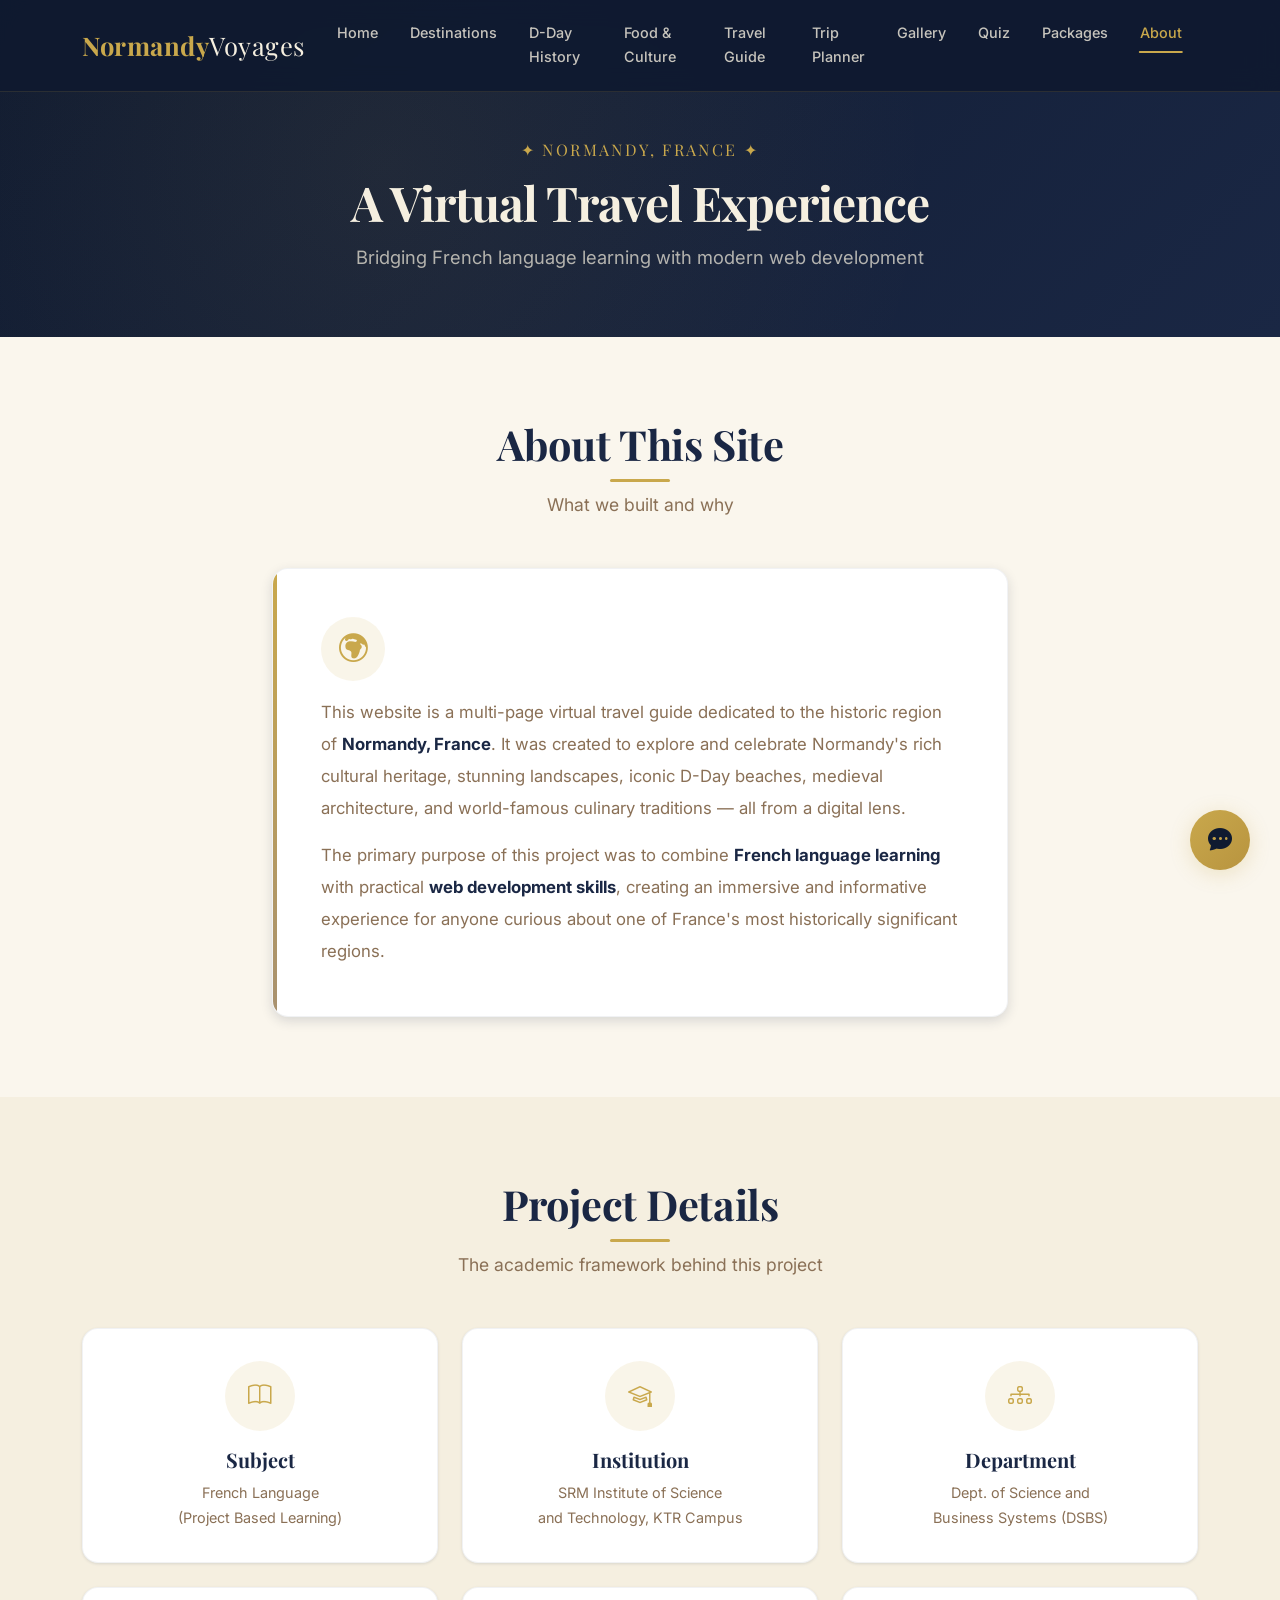
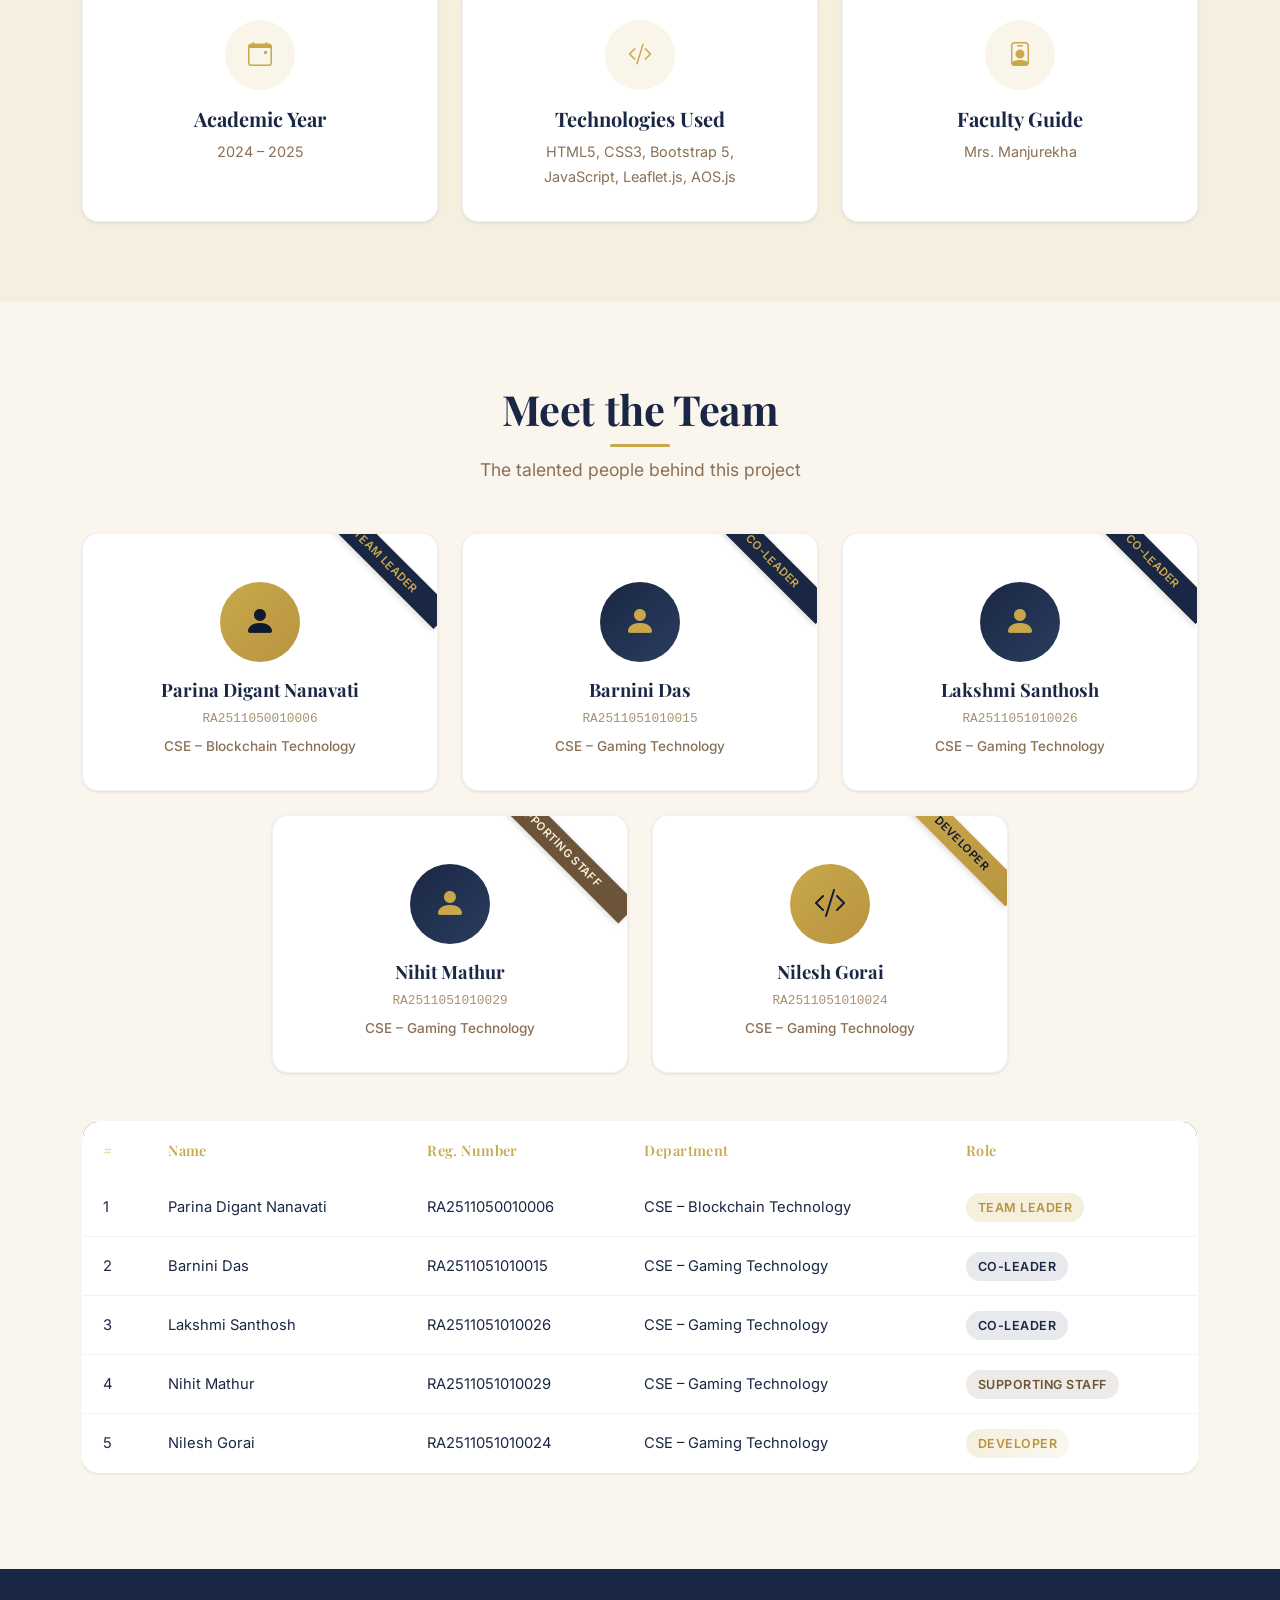
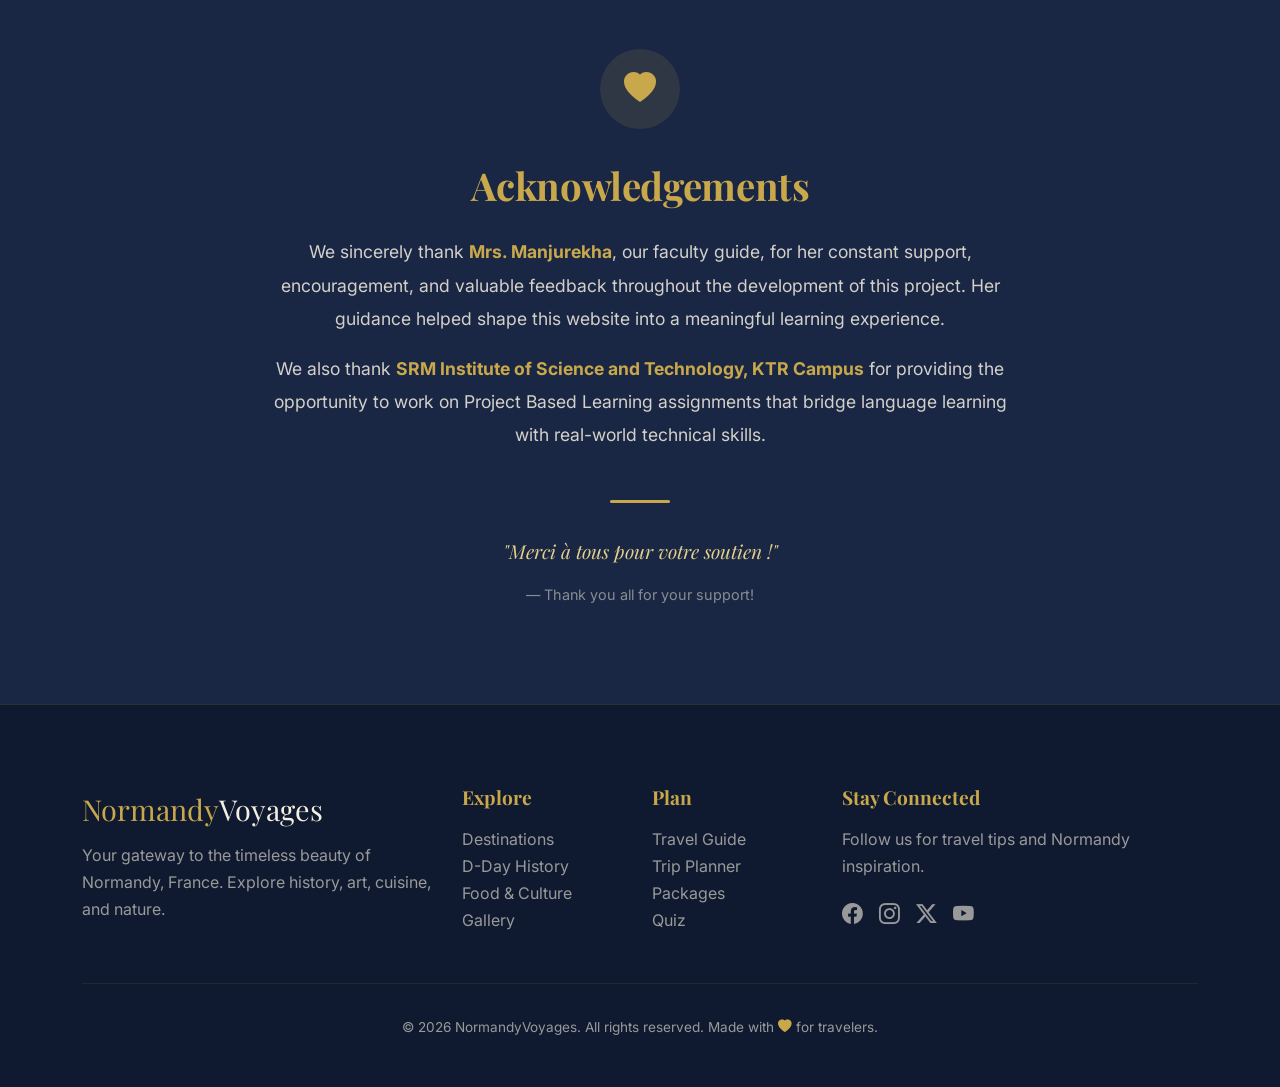
==== about.html @ 30a736af "Add About page with team details, project info, and acknowledgements" ====
<!DOCTYPE html>
<html lang="en">
<head>
  <meta charset="UTF-8">
  <meta name="viewport" content="width=device-width, initial-scale=1.0">
  <meta name="description" content="About NormandyVoyages — a virtual travel experience built as a French language project by students at SRM Institute of Science and Technology.">
  <title>About — NormandyVoyages</title>

  <!-- Bootstrap 5 -->
  <link href="https://cdn.jsdelivr.net/npm/bootstrap@5.3.3/dist/css/bootstrap.min.css" rel="stylesheet">
  <!-- Bootstrap Icons -->
  <link href="https://cdn.jsdelivr.net/npm/bootstrap-icons@1.11.3/font/bootstrap-icons.min.css" rel="stylesheet">
  <!-- AOS -->
  <link href="https://unpkg.com/aos@2.3.4/dist/aos.css" rel="stylesheet">
  <!-- Custom CSS -->
  <link href="css/style.css" rel="stylesheet">
</head>
<body>

  <!-- Navbar -->
  <nav class="navbar navbar-expand-lg navbar-normandy fixed-top">
    <div class="container">
      <a class="navbar-brand" href="index.html">Normandy<span>Voyages</span></a>
      <button class="navbar-toggler" type="button" data-bs-toggle="collapse" data-bs-target="#navbarNav">
        <span class="navbar-toggler-icon"></span>
      </button>
      <div class="collapse navbar-collapse" id="navbarNav">
        <ul class="navbar-nav ms-auto">
          <li class="nav-item"><a class="nav-link" href="index.html">Home</a></li>
          <li class="nav-item"><a class="nav-link" href="destinations.html">Destinations</a></li>
          <li class="nav-item"><a class="nav-link" href="history.html">D-Day History</a></li>
          <li class="nav-item"><a class="nav-link" href="food.html">Food & Culture</a></li>
          <li class="nav-item"><a class="nav-link" href="guide.html">Travel Guide</a></li>
          <li class="nav-item"><a class="nav-link" href="planner.html">Trip Planner</a></li>
          <li class="nav-item"><a class="nav-link" href="gallery.html">Gallery</a></li>
          <li class="nav-item"><a class="nav-link" href="quiz.html">Quiz</a></li>
          <li class="nav-item"><a class="nav-link" href="package.html">Packages</a></li>
          <li class="nav-item"><a class="nav-link active" href="about.html">About</a></li>
        </ul>
      </div>
    </div>
  </nav>

  <!-- Page Banner -->
  <section class="page-banner">
    <p style="color: var(--gold); font-family: var(--font-heading); font-size: 1rem; letter-spacing: 0.15em; text-transform: uppercase; margin-bottom: 0.5rem; position: relative; z-index: 1;" data-aos="fade-down">
      ✦ Normandy, France ✦
    </p>
    <h1 data-aos="fade-up">A Virtual Travel Experience</h1>
    <p data-aos="fade-up" data-aos-delay="100">Bridging French language learning with modern web development</p>
  </section>

  <!-- About This Site -->
  <section class="section-padding bg-cream" id="aboutSite">
    <div class="container">
      <div class="row justify-content-center">
        <div class="col-lg-8" data-aos="fade-up">
          <div class="section-heading">
            <h2>About This Site</h2>
            <p>What we built and why</p>
          </div>
          <div class="about-content-card">
            <div class="about-icon-wrap">
              <i class="bi bi-globe-europe-africa"></i>
            </div>
            <p>This website is a multi-page virtual travel guide dedicated to the historic region of <strong>Normandy, France</strong>. It was created to explore and celebrate Normandy's rich cultural heritage, stunning landscapes, iconic D-Day beaches, medieval architecture, and world-famous culinary traditions — all from a digital lens.</p>
            <p>The primary purpose of this project was to combine <strong>French language learning</strong> with practical <strong>web development skills</strong>, creating an immersive and informative experience for anyone curious about one of France's most historically significant regions.</p>
          </div>
        </div>
      </div>
    </div>
  </section>

  <!-- Project Details -->
  <section class="section-padding bg-parchment" id="projectDetails">
    <div class="container">
      <div class="section-heading" data-aos="fade-up">
        <h2>Project Details</h2>
        <p>The academic framework behind this project</p>
      </div>
      <div class="row g-4 justify-content-center">
        <div class="col-md-6 col-lg-4" data-aos="fade-up" data-aos-delay="100">
          <div class="feature-icon-box h-100">
            <div class="icon-circle"><i class="bi bi-book"></i></div>
            <h5>Subject</h5>
            <p>French Language<br>(Project Based Learning)</p>
          </div>
        </div>
        <div class="col-md-6 col-lg-4" data-aos="fade-up" data-aos-delay="200">
          <div class="feature-icon-box h-100">
            <div class="icon-circle"><i class="bi bi-mortarboard"></i></div>
            <h5>Institution</h5>
            <p>SRM Institute of Science<br>and Technology, KTR Campus</p>
          </div>
        </div>
        <div class="col-md-6 col-lg-4" data-aos="fade-up" data-aos-delay="300">
          <div class="feature-icon-box h-100">
            <div class="icon-circle"><i class="bi bi-diagram-3"></i></div>
            <h5>Department</h5>
            <p>Dept. of Science and<br>Business Systems (DSBS)</p>
          </div>
        </div>
        <div class="col-md-6 col-lg-4" data-aos="fade-up" data-aos-delay="400">
          <div class="feature-icon-box h-100">
            <div class="icon-circle"><i class="bi bi-calendar-event"></i></div>
            <h5>Academic Year</h5>
            <p>2024 – 2025</p>
          </div>
        </div>
        <div class="col-md-6 col-lg-4" data-aos="fade-up" data-aos-delay="500">
          <div class="feature-icon-box h-100">
            <div class="icon-circle"><i class="bi bi-code-slash"></i></div>
            <h5>Technologies Used</h5>
            <p>HTML5, CSS3, Bootstrap 5,<br>JavaScript, Leaflet.js, AOS.js</p>
          </div>
        </div>
        <div class="col-md-6 col-lg-4" data-aos="fade-up" data-aos-delay="600">
          <div class="feature-icon-box h-100">
            <div class="icon-circle"><i class="bi bi-person-badge"></i></div>
            <h5>Faculty Guide</h5>
            <p>Mrs. Manjurekha</p>
          </div>
        </div>
      </div>
    </div>
  </section>

  <!-- Meet the Team -->
  <section class="section-padding bg-cream" id="meetTeam">
    <div class="container">
      <div class="section-heading" data-aos="fade-up">
        <h2>Meet the Team</h2>
        <p>The talented people behind this project</p>
      </div>

      <!-- Team Cards (mobile-friendly) -->
      <div class="row g-4 justify-content-center" data-aos="fade-up" data-aos-delay="100">
        <div class="col-lg-4 col-md-6">
          <div class="team-card team-leader">
            <div class="team-card-ribbon">Team Leader</div>
            <div class="team-avatar">
              <i class="bi bi-person-fill"></i>
            </div>
            <h5>Parina Digant Nanavati</h5>
            <span class="team-reg">RA2511050010006</span>
            <span class="team-dept">CSE – Blockchain Technology</span>
          </div>
        </div>
        <div class="col-lg-4 col-md-6">
          <div class="team-card team-co-leader">
            <div class="team-card-ribbon">Co-Leader</div>
            <div class="team-avatar">
              <i class="bi bi-person-fill"></i>
            </div>
            <h5>Barnini Das</h5>
            <span class="team-reg">RA2511051010015</span>
            <span class="team-dept">CSE – Gaming Technology</span>
          </div>
        </div>
        <div class="col-lg-4 col-md-6">
          <div class="team-card team-co-leader">
            <div class="team-card-ribbon">Co-Leader</div>
            <div class="team-avatar">
              <i class="bi bi-person-fill"></i>
            </div>
            <h5>Lakshmi Santhosh</h5>
            <span class="team-reg">RA2511051010026</span>
            <span class="team-dept">CSE – Gaming Technology</span>
          </div>
        </div>
        <div class="col-lg-4 col-md-6">
          <div class="team-card">
            <div class="team-card-ribbon team-ribbon-support">Supporting Staff</div>
            <div class="team-avatar">
              <i class="bi bi-person-fill"></i>
            </div>
            <h5>Nihit Mathur</h5>
            <span class="team-reg">RA2511051010029</span>
            <span class="team-dept">CSE – Gaming Technology</span>
          </div>
        </div>
        <div class="col-lg-4 col-md-6">
          <div class="team-card team-developer">
            <div class="team-card-ribbon team-ribbon-dev">Developer</div>
            <div class="team-avatar">
              <i class="bi bi-code-slash"></i>
            </div>
            <h5>Nilesh Gorai</h5>
            <span class="team-reg">RA2511051010024</span>
            <span class="team-dept">CSE – Gaming Technology</span>
          </div>
        </div>
      </div>

      <!-- Full Table (desktop view) -->
      <div class="table-responsive mt-5" data-aos="fade-up" data-aos-delay="200">
        <table class="table about-table">
          <thead>
            <tr>
              <th>#</th>
              <th>Name</th>
              <th>Reg. Number</th>
              <th>Department</th>
              <th>Role</th>
            </tr>
          </thead>
          <tbody>
            <tr>
              <td>1</td>
              <td>Parina Digant Nanavati</td>
              <td>RA2511050010006</td>
              <td>CSE – Blockchain Technology</td>
              <td><span class="role-badge role-leader">Team Leader</span></td>
            </tr>
            <tr>
              <td>2</td>
              <td>Barnini Das</td>
              <td>RA2511051010015</td>
              <td>CSE – Gaming Technology</td>
              <td><span class="role-badge role-co-leader">Co-Leader</span></td>
            </tr>
            <tr>
              <td>3</td>
              <td>Lakshmi Santhosh</td>
              <td>RA2511051010026</td>
              <td>CSE – Gaming Technology</td>
              <td><span class="role-badge role-co-leader">Co-Leader</span></td>
            </tr>
            <tr>
              <td>4</td>
              <td>Nihit Mathur</td>
              <td>RA2511051010029</td>
              <td>CSE – Gaming Technology</td>
              <td><span class="role-badge role-support">Supporting Staff</span></td>
            </tr>
            <tr>
              <td>5</td>
              <td>Nilesh Gorai</td>
              <td>RA2511051010024</td>
              <td>CSE – Gaming Technology</td>
              <td><span class="role-badge role-dev">Developer</span></td>
            </tr>
          </tbody>
        </table>
      </div>
    </div>
  </section>

  <!-- Acknowledgements -->
  <section class="section-padding bg-navy" id="acknowledgements">
    <div class="container">
      <div class="row justify-content-center">
        <div class="col-lg-8 text-center" data-aos="fade-up">
          <div class="ack-icon">
            <i class="bi bi-heart-fill"></i>
          </div>
          <h2 style="color: var(--gold); font-family: var(--font-heading); margin-bottom: 1.5rem;">Acknowledgements</h2>
          <p style="color: rgba(245,239,224,0.85); font-size: 1.1rem; line-height: 1.9;">
            We sincerely thank <strong style="color: var(--gold);">Mrs. Manjurekha</strong>, our faculty guide, for her constant support, encouragement, and valuable feedback throughout the development of this project. Her guidance helped shape this website into a meaningful learning experience.
          </p>
          <p style="color: rgba(245,239,224,0.85); font-size: 1.1rem; line-height: 1.9; margin-top: 1rem;">
            We also thank <strong style="color: var(--gold);">SRM Institute of Science and Technology, KTR Campus</strong> for providing the opportunity to work on Project Based Learning assignments that bridge language learning with real-world technical skills.
          </p>
          <div class="ack-divider"></div>
          <p style="color: var(--gold-light); font-family: var(--font-heading); font-size: 1.2rem; font-style: italic;">
            "Merci à tous pour votre soutien !"
          </p>
          <p style="color: rgba(245,239,224,0.5); font-size: 0.9rem;">— Thank you all for your support!</p>
        </div>
      </div>
    </div>
  </section>

  <!-- Footer -->
  <footer class="footer">
    <div class="container">
      <div class="row g-4">
        <div class="col-lg-4 col-md-6">
          <div class="footer-brand">Normandy<span style="color: var(--parchment); font-weight: 400;">Voyages</span></div>
          <p>Your gateway to the timeless beauty of Normandy, France. Explore history, art, cuisine, and nature.</p>
        </div>
        <div class="col-lg-2 col-md-6">
          <h5>Explore</h5>
          <ul class="list-unstyled">
            <li><a href="destinations.html">Destinations</a></li>
            <li><a href="history.html">D-Day History</a></li>
            <li><a href="food.html">Food & Culture</a></li>
            <li><a href="gallery.html">Gallery</a></li>
          </ul>
        </div>
        <div class="col-lg-2 col-md-6">
          <h5>Plan</h5>
          <ul class="list-unstyled">
            <li><a href="guide.html">Travel Guide</a></li>
            <li><a href="planner.html">Trip Planner</a></li>
            <li><a href="package.html">Packages</a></li>
            <li><a href="quiz.html">Quiz</a></li>
          </ul>
        </div>
        <div class="col-lg-4 col-md-6">
          <h5>Stay Connected</h5>
          <p>Follow us for travel tips and Normandy inspiration.</p>
          <div class="d-flex gap-3 mt-2">
            <a href="#" aria-label="Facebook" style="font-size: 1.3rem;"><i class="bi bi-facebook"></i></a>
            <a href="#" aria-label="Instagram" style="font-size: 1.3rem;"><i class="bi bi-instagram"></i></a>
            <a href="#" aria-label="Twitter" style="font-size: 1.3rem;"><i class="bi bi-twitter-x"></i></a>
            <a href="#" aria-label="YouTube" style="font-size: 1.3rem;"><i class="bi bi-youtube"></i></a>
          </div>
        </div>
      </div>
      <div class="footer-divider"></div>
      <div class="footer-bottom">
        <p>&copy; 2026 NormandyVoyages. All rights reserved. Made with <i class="bi bi-heart-fill" style="color: var(--gold);"></i> for travelers.</p>
      </div>
    </div>
  </footer>

  <!-- Scripts -->
  <script src="https://cdn.jsdelivr.net/npm/bootstrap@5.3.3/dist/js/bootstrap.bundle.min.js"></script>
  <script src="https://unpkg.com/aos@2.3.4/dist/aos.js"></script>
  <script src="js/app.js"></script>
  <script src="js/chatbot.js"></script>
</body>
</html>
---- css/style.css ----
/* ============================================
   NORMANDY TRAVEL WEBSITE — DESIGN SYSTEM
   Theme: Historic + Nostalgic / Old Europe
   ============================================ */

/* --- Google Fonts --- */
@import url('https://fonts.googleapis.com/css2?family=Playfair+Display:ital,wght@0,400;0,600;0,700;0,800;1,400&family=Cinzel:wght@400;600;700&family=Inter:wght@300;400;500;600;700&display=swap');

/* --- CSS Variables --- */
:root {
  /* Palette */
  --navy:        #1a2744;
  --navy-deep:   #0f1a30;
  --navy-light:  #2a3d5e;
  --parchment:   #f5efe0;
  --parchment-dark: #e8dcc8;
  --gold:        #c9a84c;
  --gold-muted:  #b8943f;
  --gold-light:  #e2cf8a;
  --brown:       #6b5438;
  --brown-soft:  #8a7056;
  --brown-light: #a8916f;
  --cream:       #faf6ed;
  --white:       #ffffff;
  --black:       #111111;
  --red-accent:  #9e3a3a;

  /* Typography */
  --font-heading: 'Playfair Display', 'Cinzel', Georgia, serif;
  --font-body:    'Inter', -apple-system, BlinkMacSystemFont, sans-serif;

  /* Spacing */
  --space-xs: 0.25rem;
  --space-sm: 0.5rem;
  --space-md: 1rem;
  --space-lg: 2rem;
  --space-xl: 3rem;
  --space-2xl: 5rem;

  /* Border Radius */
  --radius-sm: 4px;
  --radius-md: 8px;
  --radius-lg: 16px;
  --radius-full: 9999px;

  /* Shadows */
  --shadow-sm: 0 1px 3px rgba(26,39,68,0.12);
  --shadow-md: 0 4px 12px rgba(26,39,68,0.15);
  --shadow-lg: 0 8px 30px rgba(26,39,68,0.2);
  --shadow-gold: 0 4px 20px rgba(201,168,76,0.25);

  /* Transitions */
  --transition-fast: 0.2s ease;
  --transition-base: 0.3s ease;
  --transition-slow: 0.5s ease;
}

/* --- Reset & Base --- */
*, *::before, *::after {
  box-sizing: border-box;
  margin: 0;
  padding: 0;
}

html {
  scroll-behavior: smooth;
  overflow-x: hidden;
}

body {
  font-family: var(--font-body);
  background-color: var(--cream);
  color: var(--navy);
  line-height: 1.7;
  font-weight: 400;
  overflow-x: hidden;
}

::selection {
  background: var(--gold);
  color: var(--navy-deep);
}

img {
  max-width: 100%;
  height: auto;
}

a {
  color: var(--gold-muted);
  text-decoration: none;
  transition: color var(--transition-fast);
}
a:hover {
  color: var(--gold);
}

/* --- Typography --- */
h1, h2, h3, h4, h5, h6 {
  font-family: var(--font-heading);
  color: var(--navy);
  line-height: 1.3;
  font-weight: 700;
}

h1 { font-size: 3.2rem; letter-spacing: -0.02em; }
h2 { font-size: 2.4rem; letter-spacing: -0.01em; }
h3 { font-size: 1.8rem; }
h4 { font-size: 1.4rem; }

.text-gold { color: var(--gold) !important; }
.text-parchment { color: var(--parchment) !important; }
.text-navy { color: var(--navy) !important; }
.text-brown { color: var(--brown) !important; }

/* --- Section Helpers --- */
.section-padding {
  padding: var(--space-2xl) 0;
}

.section-heading {
  text-align: center;
  margin-bottom: var(--space-xl);
}
.section-heading h2 {
  font-size: 2.6rem;
  margin-bottom: var(--space-sm);
  position: relative;
  display: inline-block;
}
.section-heading h2::after {
  content: '';
  display: block;
  width: 60px;
  height: 3px;
  background: var(--gold);
  margin: var(--space-sm) auto 0;
  border-radius: var(--radius-full);
}
.section-heading p {
  color: var(--brown-soft);
  font-size: 1.1rem;
  max-width: 600px;
  margin: 0 auto;
}

.bg-navy    { background-color: var(--navy) !important; }
.bg-cream   { background-color: var(--cream) !important; }
.bg-parchment { background-color: var(--parchment) !important; }
.bg-navy-deep { background-color: var(--navy-deep) !important; }

/* --- Navbar --- */
.navbar-normandy {
  background: rgba(15,26,48,0.95);
  backdrop-filter: blur(12px);
  -webkit-backdrop-filter: blur(12px);
  border-bottom: 1px solid rgba(201,168,76,0.15);
  padding: 0.8rem 0;
  transition: all var(--transition-base);
}
.navbar-normandy .navbar-brand {
  font-family: var(--font-heading);
  font-size: 1.6rem;
  color: var(--gold) !important;
  font-weight: 700;
  letter-spacing: 0.02em;
}
.navbar-normandy .navbar-brand span {
  color: var(--parchment);
  font-weight: 400;
}
.navbar-normandy .nav-link {
  color: rgba(245,239,224,0.8) !important;
  font-size: 0.9rem;
  font-weight: 500;
  padding: 0.5rem 1rem !important;
  transition: color var(--transition-fast);
  position: relative;
}
.navbar-normandy .nav-link::after {
  content: '';
  position: absolute;
  bottom: 0;
  left: 50%;
  transform: translateX(-50%);
  width: 0;
  height: 2px;
  background: var(--gold);
  transition: width var(--transition-base);
  border-radius: var(--radius-full);
}
.navbar-normandy .nav-link:hover,
.navbar-normandy .nav-link.active {
  color: var(--gold) !important;
}
.navbar-normandy .nav-link:hover::after,
.navbar-normandy .nav-link.active::after {
  width: 60%;
}
.navbar-normandy .navbar-toggler {
  border-color: rgba(201,168,76,0.3);
}
.navbar-normandy .navbar-toggler-icon {
  filter: invert(1);
}

/* --- Hero Section --- */
.hero {
  position: relative;
  min-height: 100vh;
  display: flex;
  align-items: center;
  justify-content: center;
  text-align: center;
  overflow: hidden;
  background: linear-gradient(135deg, var(--navy-deep) 0%, var(--navy) 50%, var(--navy-light) 100%);
}
.hero-overlay {
  position: absolute;
  inset: 0;
  background: url('data:image/svg+xml,<svg xmlns="http://www.w3.org/2000/svg" viewBox="0 0 100 100"><defs><pattern id="p" width="20" height="20" patternUnits="userSpaceOnUse"><circle cx="10" cy="10" r="1" fill="rgba(201,168,76,0.06)"/></pattern></defs><rect fill="url(%23p)" width="100" height="100"/></svg>');
  z-index: 1;
}
.hero-content {
  position: relative;
  z-index: 2;
  max-width: 800px;
  padding: var(--space-lg);
}
.hero-content h1 {
  color: var(--parchment);
  font-size: 4rem;
  font-weight: 800;
  margin-bottom: var(--space-md);
  text-shadow: 0 2px 20px rgba(0,0,0,0.3);
}
.hero-content h1 .gold-text {
  color: var(--gold);
  font-style: italic;
}
.hero-content p {
  color: rgba(245,239,224,0.8);
  font-size: 1.25rem;
  margin-bottom: var(--space-xl);
  line-height: 1.8;
}
.hero-scroll-indicator {
  position: absolute;
  bottom: 40px;
  left: 50%;
  transform: translateX(-50%);
  z-index: 2;
  animation: bounce 2s infinite;
}
.hero-scroll-indicator i {
  color: var(--gold);
  font-size: 1.5rem;
}

@keyframes bounce {
  0%, 20%, 50%, 80%, 100% { transform: translateX(-50%) translateY(0); }
  40% { transform: translateX(-50%) translateY(-15px); }
  60% { transform: translateX(-50%) translateY(-8px); }
}

/* --- Buttons --- */
.btn-gold {
  background: linear-gradient(135deg, var(--gold) 0%, var(--gold-muted) 100%);
  color: var(--navy-deep);
  border: none;
  padding: 0.75rem 2rem;
  font-family: var(--font-body);
  font-weight: 600;
  font-size: 0.95rem;
  border-radius: var(--radius-md);
  cursor: pointer;
  transition: all var(--transition-base);
  position: relative;
  overflow: hidden;
  letter-spacing: 0.02em;
}
.btn-gold::before {
  content: '';
  position: absolute;
  top: 50%;
  left: 50%;
  width: 0;
  height: 0;
  background: rgba(255,255,255,0.2);
  border-radius: 50%;
  transform: translate(-50%,-50%);
  transition: width 0.6s ease, height 0.6s ease;
}
.btn-gold:hover {
  transform: translateY(-2px);
  box-shadow: var(--shadow-gold);
  color: var(--navy-deep);
}
.btn-gold:hover::before {
  width: 300px;
  height: 300px;
}
.btn-gold:active {
  transform: translateY(0);
}

.btn-outline-gold {
  background: transparent;
  border: 2px solid var(--gold);
  color: var(--gold);
  padding: 0.7rem 1.8rem;
  font-weight: 600;
  font-size: 0.95rem;
  border-radius: var(--radius-md);
  cursor: pointer;
  transition: all var(--transition-base);
}
.btn-outline-gold:hover {
  background: var(--gold);
  color: var(--navy-deep);
  transform: translateY(-2px);
  box-shadow: var(--shadow-gold);
}

.btn-navy {
  background: var(--navy);
  color: var(--parchment);
  border: none;
  padding: 0.75rem 2rem;
  font-weight: 600;
  font-size: 0.95rem;
  border-radius: var(--radius-md);
  cursor: pointer;
  transition: all var(--transition-base);
}
.btn-navy:hover {
  background: var(--navy-light);
  color: var(--gold);
  transform: translateY(-2px);
  box-shadow: var(--shadow-md);
}

/* --- Card System --- */
.card-normandy {
  background: var(--white);
  border: 1px solid rgba(26,39,68,0.08);
  border-radius: var(--radius-lg);
  overflow: hidden;
  transition: all var(--transition-base);
  box-shadow: var(--shadow-sm);
}
.card-normandy:hover {
  transform: translateY(-6px);
  box-shadow: var(--shadow-lg);
  border-color: rgba(201,168,76,0.2);
}
.card-normandy .card-img-top {
  height: 220px;
  object-fit: cover;
  transition: transform var(--transition-slow);
}
.card-normandy:hover .card-img-top {
  transform: scale(1.05);
}
.card-normandy .card-body {
  padding: 1.5rem;
}
.card-normandy .card-title {
  font-family: var(--font-heading);
  color: var(--navy);
  font-size: 1.3rem;
  margin-bottom: 0.5rem;
}
.card-normandy .card-text {
  color: var(--brown-soft);
  font-size: 0.95rem;
  line-height: 1.6;
}
.card-normandy .card-badge {
  display: inline-block;
  background: rgba(201,168,76,0.15);
  color: var(--gold-muted);
  font-size: 0.75rem;
  font-weight: 600;
  padding: 0.25rem 0.75rem;
  border-radius: var(--radius-full);
  margin-bottom: 0.5rem;
  text-transform: uppercase;
  letter-spacing: 0.05em;
}

/* Dark card variant */
.card-dark {
  background: var(--navy);
  border-color: rgba(201,168,76,0.1);
}
.card-dark .card-title { color: var(--parchment); }
.card-dark .card-text { color: rgba(245,239,224,0.7); }

/* --- Footer --- */
.footer {
  background: var(--navy-deep);
  color: rgba(245,239,224,0.6);
  padding: var(--space-2xl) 0 var(--space-lg);
  border-top: 1px solid rgba(201,168,76,0.15);
}
.footer h5 {
  color: var(--gold);
  font-family: var(--font-heading);
  margin-bottom: var(--space-md);
  font-size: 1.2rem;
}
.footer a {
  color: rgba(245,239,224,0.6);
  transition: color var(--transition-fast);
}
.footer a:hover {
  color: var(--gold);
}
.footer-brand {
  font-family: var(--font-heading);
  font-size: 1.8rem;
  color: var(--gold);
  margin-bottom: var(--space-sm);
}
.footer-divider {
  border-top: 1px solid rgba(201,168,76,0.1);
  margin: var(--space-lg) 0;
}
.footer-bottom {
  text-align: center;
  font-size: 0.85rem;
}

/* --- Page Header Banner (for inner pages) --- */
.page-banner {
  background: linear-gradient(135deg, var(--navy-deep), var(--navy));
  padding: 8rem 0 4rem;
  text-align: center;
  position: relative;
  overflow: hidden;
}
.page-banner::before {
  content: '';
  position: absolute;
  inset: 0;
  background: radial-gradient(circle at 30% 50%, rgba(201,168,76,0.08) 0%, transparent 60%);
}
.page-banner h1 {
  color: var(--parchment);
  font-size: 3rem;
  position: relative;
  z-index: 1;
}
.page-banner p {
  color: rgba(245,239,224,0.7);
  font-size: 1.15rem;
  max-width: 600px;
  margin: var(--space-sm) auto 0;
  position: relative;
  z-index: 1;
}

/* --- Timeline (History page) --- */
.timeline {
  position: relative;
  padding: var(--space-lg) 0;
}
.timeline::before {
  content: '';
  position: absolute;
  left: 50%;
  transform: translateX(-50%);
  top: 0;
  bottom: 0;
  width: 3px;
  background: linear-gradient(to bottom, var(--gold), var(--brown-light));
  border-radius: var(--radius-full);
}
.timeline-item {
  position: relative;
  width: 45%;
  padding: var(--space-lg);
  background: var(--white);
  border-radius: var(--radius-lg);
  box-shadow: var(--shadow-sm);
  margin-bottom: var(--space-xl);
  border: 1px solid rgba(26,39,68,0.06);
  transition: all var(--transition-base);
}
.timeline-item:hover {
  box-shadow: var(--shadow-md);
  transform: translateY(-3px);
}
.timeline-item:nth-child(odd) {
  margin-left: 5%;
}
.timeline-item:nth-child(even) {
  margin-left: 50%;
}
.timeline-item .timeline-date {
  display: inline-block;
  background: var(--navy);
  color: var(--gold);
  padding: 0.3rem 1rem;
  border-radius: var(--radius-full);
  font-size: 0.85rem;
  font-weight: 600;
  margin-bottom: var(--space-sm);
}
.timeline-item h4 {
  color: var(--navy);
  margin-bottom: 0.5rem;
}
.timeline-item p {
  color: var(--brown-soft);
  font-size: 0.95rem;
}
.timeline-dot {
  position: absolute;
  top: 2rem;
  width: 16px;
  height: 16px;
  background: var(--gold);
  border: 3px solid var(--navy);
  border-radius: 50%;
  z-index: 2;
}
.timeline-item:nth-child(odd) .timeline-dot {
  right: -8px;
  transform: translateX(50%);
}
.timeline-item:nth-child(even) .timeline-dot {
  left: -8px;
  transform: translateX(-50%);
}

/* Responsive timeline */
@media (max-width: 768px) {
  .timeline::before { left: 20px; }
  .timeline-item { width: calc(100% - 50px); margin-left: 50px !important; }
  .timeline-item .timeline-dot { left: -42px !important; right: auto !important; transform: none !important; }
}

/* --- Gallery --- */
.gallery-filter-btn {
  background: transparent;
  border: 2px solid var(--navy-light);
  color: var(--navy);
  padding: 0.5rem 1.2rem;
  border-radius: var(--radius-full);
  font-size: 0.85rem;
  font-weight: 500;
  cursor: pointer;
  transition: all var(--transition-base);
  margin: 0.25rem;
}
.gallery-filter-btn:hover,
.gallery-filter-btn.active {
  background: var(--navy);
  color: var(--gold);
  border-color: var(--navy);
}
.gallery-grid {
  display: grid;
  grid-template-columns: repeat(auto-fill, minmax(280px, 1fr));
  gap: var(--space-md);
}
.gallery-item {
  position: relative;
  border-radius: var(--radius-lg);
  overflow: hidden;
  cursor: pointer;
  aspect-ratio: 4/3;
}
.gallery-item img {
  width: 100%;
  height: 100%;
  object-fit: cover;
  transition: transform var(--transition-slow);
}
.gallery-item:hover img {
  transform: scale(1.1);
}
.gallery-item .gallery-overlay {
  position: absolute;
  inset: 0;
  background: linear-gradient(to top, rgba(15,26,48,0.85), transparent 60%);
  display: flex;
  align-items: flex-end;
  padding: var(--space-md);
  opacity: 0;
  transition: opacity var(--transition-base);
}
.gallery-item:hover .gallery-overlay {
  opacity: 1;
}
.gallery-overlay span {
  color: var(--parchment);
  font-family: var(--font-heading);
  font-size: 1.1rem;
}

/* --- Quiz Styles --- */
.quiz-container {
  max-width: 700px;
  margin: 0 auto;
  background: var(--white);
  border-radius: var(--radius-lg);
  padding: var(--space-xl);
  box-shadow: var(--shadow-md);
  border: 1px solid rgba(26,39,68,0.06);
}
.quiz-progress {
  height: 6px;
  background: var(--parchment-dark);
  border-radius: var(--radius-full);
  margin-bottom: var(--space-lg);
  overflow: hidden;
}
.quiz-progress-bar {
  height: 100%;
  background: linear-gradient(90deg, var(--gold), var(--gold-light));
  border-radius: var(--radius-full);
  transition: width var(--transition-slow);
}
.quiz-question { margin-bottom: var(--space-lg); }
.quiz-question h3 {
  font-size: 1.4rem;
  margin-bottom: var(--space-md);
  color: var(--navy);
}
.quiz-option {
  display: block;
  width: 100%;
  text-align: left;
  background: var(--parchment);
  border: 2px solid transparent;
  border-radius: var(--radius-md);
  padding: 1rem 1.25rem;
  margin-bottom: var(--space-sm);
  cursor: pointer;
  transition: all var(--transition-fast);
  font-size: 0.95rem;
  color: var(--navy);
}
.quiz-option:hover {
  border-color: var(--gold);
  background: rgba(201,168,76,0.08);
  transform: translateX(5px);
}
.quiz-option.selected {
  border-color: var(--gold);
  background: rgba(201,168,76,0.15);
  font-weight: 600;
}

/* Quiz result */
.quiz-result {
  text-align: center;
  padding: var(--space-xl);
}
.quiz-result h2 {
  color: var(--gold);
  margin-bottom: var(--space-sm);
}

/* --- Planner Form --- */
.planner-form {
  background: var(--white);
  border-radius: var(--radius-lg);
  padding: var(--space-xl);
  box-shadow: var(--shadow-md);
  border: 1px solid rgba(26,39,68,0.06);
}
.planner-form label {
  font-weight: 600;
  color: var(--navy);
  margin-bottom: 0.3rem;
  font-size: 0.9rem;
}
.planner-form .form-control,
.planner-form .form-select {
  border: 2px solid var(--parchment-dark);
  border-radius: var(--radius-md);
  padding: 0.7rem 1rem;
  font-family: var(--font-body);
  transition: border-color var(--transition-fast);
  background: var(--cream);
}
.planner-form .form-control:focus,
.planner-form .form-select:focus {
  border-color: var(--gold);
  box-shadow: 0 0 0 3px rgba(201,168,76,0.15);
}

/* --- Planner Result --- */
.planner-result {
  background: var(--navy);
  border-radius: var(--radius-lg);
  padding: var(--space-xl);
  color: var(--parchment);
  margin-top: var(--space-lg);
}
.planner-result h3 {
  color: var(--gold);
  margin-bottom: var(--space-md);
}
.planner-result .route-step {
  display: flex;
  align-items: flex-start;
  gap: var(--space-md);
  padding: var(--space-md) 0;
  border-bottom: 1px solid rgba(201,168,76,0.12);
}
.planner-result .route-step:last-child { border-bottom: none; }
.route-step .route-icon {
  width: 40px;
  height: 40px;
  background: rgba(201,168,76,0.15);
  border-radius: 50%;
  display: flex;
  align-items: center;
  justify-content: center;
  color: var(--gold);
  flex-shrink: 0;
}
.route-step .route-info h5 {
  color: var(--parchment);
  font-family: var(--font-heading);
  margin-bottom: 0.2rem;
}
.route-step .route-info p {
  color: rgba(245,239,224,0.6);
  font-size: 0.9rem;
  margin: 0;
}

/* --- Package Builder --- */
.package-option {
  background: var(--white);
  border: 2px solid var(--parchment-dark);
  border-radius: var(--radius-lg);
  padding: var(--space-lg);
  text-align: center;
  cursor: pointer;
  transition: all var(--transition-base);
}
.package-option:hover {
  border-color: var(--gold);
  transform: translateY(-3px);
  box-shadow: var(--shadow-md);
}
.package-option.selected {
  border-color: var(--gold);
  background: rgba(201,168,76,0.06);
  box-shadow: var(--shadow-gold);
}
.package-option i {
  font-size: 2rem;
  color: var(--gold);
  margin-bottom: var(--space-sm);
}
.package-option h5 {
  color: var(--navy);
  margin-bottom: 0.3rem;
}
.package-option p {
  color: var(--brown-soft);
  font-size: 0.85rem;
  margin: 0;
}

/* Itinerary */
.itinerary-card {
  background: var(--white);
  border-radius: var(--radius-lg);
  overflow: hidden;
  box-shadow: var(--shadow-sm);
  border: 1px solid rgba(26,39,68,0.06);
  margin-bottom: var(--space-md);
  transition: all var(--transition-base);
}
.itinerary-card:hover {
  box-shadow: var(--shadow-md);
}
.itinerary-card .day-header {
  background: var(--navy);
  color: var(--gold);
  padding: 0.75rem 1.25rem;
  font-family: var(--font-heading);
  font-weight: 600;
}
.itinerary-card .day-body {
  padding: 1.25rem;
}
.itinerary-card .day-body p {
  color: var(--brown-soft);
  margin: 0;
  font-size: 0.95rem;
}

/* --- Chatbot --- */
.chatbot-toggle {
  position: fixed;
  bottom: 30px;
  right: 30px;
  width: 60px;
  height: 60px;
  background: linear-gradient(135deg, var(--gold), var(--gold-muted));
  border: none;
  border-radius: 50%;
  color: var(--navy-deep);
  font-size: 1.5rem;
  cursor: pointer;
  box-shadow: var(--shadow-gold);
  z-index: 1000;
  transition: all var(--transition-base);
  display: flex;
  align-items: center;
  justify-content: center;
}
.chatbot-toggle:hover {
  transform: scale(1.1);
  box-shadow: 0 6px 25px rgba(201,168,76,0.4);
}

.chatbot-window {
  position: fixed;
  bottom: 100px;
  right: 30px;
  width: 380px;
  max-height: 520px;
  background: var(--white);
  border-radius: var(--radius-lg);
  box-shadow: var(--shadow-lg);
  z-index: 1001;
  display: none;
  flex-direction: column;
  overflow: hidden;
  border: 1px solid rgba(26,39,68,0.08);
  animation: chatSlideUp 0.3s ease;
}
.chatbot-window.open {
  display: flex;
}
@keyframes chatSlideUp {
  from { opacity: 0; transform: translateY(20px); }
  to { opacity: 1; transform: translateY(0); }
}

.chatbot-header {
  background: var(--navy);
  color: var(--parchment);
  padding: 1rem 1.25rem;
  display: flex;
  align-items: center;
  justify-content: space-between;
}
.chatbot-header h6 {
  margin: 0;
  font-family: var(--font-heading);
  color: var(--gold);
  font-size: 1.1rem;
}
.chatbot-header .close-chat {
  background: none;
  border: none;
  color: var(--parchment);
  font-size: 1.2rem;
  cursor: pointer;
  opacity: 0.7;
  transition: opacity var(--transition-fast);
}
.chatbot-header .close-chat:hover { opacity: 1; }

.chatbot-body {
  flex: 1;
  overflow-y: auto;
  padding: var(--space-md);
  background: var(--cream);
  min-height: 300px;
}
.chat-message {
  margin-bottom: var(--space-sm);
  display: flex;
  gap: 0.5rem;
}
.chat-message.bot { justify-content: flex-start; }
.chat-message.user { justify-content: flex-end; }
.chat-bubble {
  max-width: 80%;
  padding: 0.75rem 1rem;
  border-radius: var(--radius-lg);
  font-size: 0.9rem;
  line-height: 1.5;
}
.chat-message.bot .chat-bubble {
  background: var(--white);
  color: var(--navy);
  border: 1px solid rgba(26,39,68,0.08);
  border-bottom-left-radius: var(--radius-sm);
}
.chat-message.user .chat-bubble {
  background: var(--navy);
  color: var(--parchment);
  border-bottom-right-radius: var(--radius-sm);
}

.chat-suggestions {
  display: flex;
  flex-wrap: wrap;
  gap: 0.4rem;
  margin-top: var(--space-sm);
}
.chat-suggestion-btn {
  background: rgba(201,168,76,0.12);
  border: 1px solid rgba(201,168,76,0.3);
  color: var(--gold-muted);
  font-size: 0.78rem;
  padding: 0.35rem 0.7rem;
  border-radius: var(--radius-full);
  cursor: pointer;
  transition: all var(--transition-fast);
}
.chat-suggestion-btn:hover {
  background: var(--gold);
  color: var(--navy-deep);
}

.chatbot-footer {
  padding: 0.75rem;
  background: var(--white);
  border-top: 1px solid rgba(26,39,68,0.06);
  display: flex;
  gap: 0.5rem;
}
.chatbot-footer input {
  flex: 1;
  border: 2px solid var(--parchment-dark);
  border-radius: var(--radius-md);
  padding: 0.6rem 1rem;
  font-family: var(--font-body);
  font-size: 0.9rem;
  background: var(--cream);
  transition: border-color var(--transition-fast);
}
.chatbot-footer input:focus {
  outline: none;
  border-color: var(--gold);
}
.chatbot-footer button {
  background: var(--gold);
  border: none;
  color: var(--navy-deep);
  width: 40px;
  height: 40px;
  border-radius: var(--radius-md);
  cursor: pointer;
  display: flex;
  align-items: center;
  justify-content: center;
  transition: all var(--transition-fast);
}
.chatbot-footer button:hover {
  background: var(--gold-muted);
}

/* Typing indicator */
.typing-indicator {
  display: flex;
  gap: 4px;
  padding: 0.75rem 1rem;
  background: var(--white);
  border-radius: var(--radius-lg);
  border-bottom-left-radius: var(--radius-sm);
  border: 1px solid rgba(26,39,68,0.08);
  width: fit-content;
}
.typing-dot {
  width: 8px;
  height: 8px;
  background: var(--gold);
  border-radius: 50%;
  animation: typingBounce 1.4s infinite ease-in-out;
}
.typing-dot:nth-child(2) { animation-delay: 0.2s; }
.typing-dot:nth-child(3) { animation-delay: 0.4s; }
@keyframes typingBounce {
  0%, 60%, 100% { transform: translateY(0); opacity: 0.4; }
  30% { transform: translateY(-6px); opacity: 1; }
}

/* --- Map Section --- */
#map {
  height: 500px;
  border-radius: var(--radius-lg);
  box-shadow: var(--shadow-md);
  border: 3px solid var(--parchment-dark);
  z-index: 1;
}

/* --- Weather Widget --- */
.weather-widget {
  background: linear-gradient(135deg, var(--navy), var(--navy-light));
  border-radius: var(--radius-lg);
  padding: var(--space-lg);
  color: var(--parchment);
  box-shadow: var(--shadow-md);
}
.weather-widget h5 {
  color: var(--gold);
  margin-bottom: var(--space-md);
}
.weather-icon {
  font-size: 3rem;
  color: var(--gold-light);
}
.weather-temp {
  font-size: 2.5rem;
  font-weight: 700;
  color: var(--parchment);
}

/* --- Currency Converter --- */
.currency-converter {
  background: var(--white);
  border-radius: var(--radius-lg);
  padding: var(--space-lg);
  box-shadow: var(--shadow-sm);
  border: 1px solid rgba(26,39,68,0.06);
}

/* --- Packing Checklist --- */
.checklist-item {
  display: flex;
  align-items: center;
  gap: var(--space-sm);
  padding: 0.6rem 0;
  border-bottom: 1px solid rgba(26,39,68,0.06);
  transition: all var(--transition-fast);
}
.checklist-item:hover {
  background: rgba(201,168,76,0.04);
  padding-left: 0.5rem;
}
.checklist-item input[type="checkbox"] {
  accent-color: var(--gold);
  width: 18px;
  height: 18px;
}
.checklist-item label {
  font-size: 0.95rem;
  color: var(--navy);
  cursor: pointer;
}
.checklist-item input:checked + label {
  text-decoration: line-through;
  color: var(--brown-light);
}

/* -- Loading Spinner --- */
.loader {
  display: flex;
  align-items: center;
  justify-content: center;
  padding: var(--space-lg);
}
.loader-spinner {
  width: 40px;
  height: 40px;
  border: 3px solid var(--parchment-dark);
  border-top-color: var(--gold);
  border-radius: 50%;
  animation: spin 0.8s linear infinite;
}
@keyframes spin {
  to { transform: rotate(360deg); }
}

/* --- Surprise Button --- */
.surprise-btn {
  position: fixed;
  bottom: 30px;
  left: 30px;
  background: var(--navy);
  color: var(--gold);
  border: 2px solid var(--gold);
  width: 50px;
  height: 50px;
  border-radius: 50%;
  font-size: 1.3rem;
  cursor: pointer;
  z-index: 999;
  transition: all var(--transition-base);
  display: flex;
  align-items: center;
  justify-content: center;
}
.surprise-btn:hover {
  background: var(--gold);
  color: var(--navy-deep);
  transform: rotate(15deg) scale(1.1);
}

/* --- Ripple Effect --- */
.ripple {
  position: relative;
  overflow: hidden;
}
.ripple::after {
  content: '';
  position: absolute;
  border-radius: 50%;
  background: rgba(201,168,76,0.3);
  width: 100px;
  height: 100px;
  margin-top: -50px;
  margin-left: -50px;
  top: 50%;
  left: 50%;
  animation: rippleEffect 0.6s;
  opacity: 0;
}
@keyframes rippleEffect {
  from { transform: scale(0); opacity: 1; }
  to { transform: scale(4); opacity: 0; }
}

/* --- Feature Grid --- */
.feature-icon-box {
  text-align: center;
  padding: var(--space-lg);
  background: var(--white);
  border-radius: var(--radius-lg);
  box-shadow: var(--shadow-sm);
  border: 1px solid rgba(26,39,68,0.06);
  transition: all var(--transition-base);
}
.feature-icon-box:hover {
  transform: translateY(-5px);
  box-shadow: var(--shadow-md);
  border-color: rgba(201,168,76,0.2);
}
.feature-icon-box .icon-circle {
  width: 70px;
  height: 70px;
  border-radius: 50%;
  background: rgba(201,168,76,0.12);
  display: flex;
  align-items: center;
  justify-content: center;
  margin: 0 auto var(--space-md);
  font-size: 1.5rem;
  color: var(--gold);
  transition: all var(--transition-base);
}
.feature-icon-box:hover .icon-circle {
  background: var(--gold);
  color: var(--navy-deep);
}
.feature-icon-box h5 {
  color: var(--navy);
  margin-bottom: 0.5rem;
}
.feature-icon-box p {
  color: var(--brown-soft);
  font-size: 0.9rem;
  margin: 0;
}

/* --- Food Page Specials --- */
.food-card {
  position: relative;
  border-radius: var(--radius-lg);
  overflow: hidden;
  height: 350px;
  cursor: pointer;
}
.food-card img {
  width: 100%;
  height: 100%;
  object-fit: cover;
  transition: transform var(--transition-slow);
}
.food-card:hover img {
  transform: scale(1.08);
}
.food-card .food-info {
  position: absolute;
  bottom: 0;
  left: 0;
  right: 0;
  padding: var(--space-lg);
  background: linear-gradient(to top, rgba(15,26,48,0.9), transparent);
  color: var(--parchment);
}
.food-card .food-info h4 {
  color: var(--gold);
  margin-bottom: 0.3rem;
}
.food-card .food-info p {
  font-size: 0.9rem;
  color: rgba(245,239,224,0.8);
  margin: 0;
}

/* --- Scrollbar --- */
::-webkit-scrollbar {
  width: 8px;
}
::-webkit-scrollbar-track {
  background: var(--cream);
}
::-webkit-scrollbar-thumb {
  background: var(--brown-light);
  border-radius: var(--radius-full);
}
::-webkit-scrollbar-thumb:hover {
  background: var(--gold-muted);
}

/* --- Responsive --- */
@media (max-width: 992px) {
  h1 { font-size: 2.4rem; }
  h2 { font-size: 2rem; }
  .hero-content h1 { font-size: 3rem; }
  .section-heading h2 { font-size: 2.2rem; }
}
@media (max-width: 768px) {
  h1 { font-size: 2rem; }
  .hero-content h1 { font-size: 2.4rem; }
  .hero-content p { font-size: 1.05rem; }
  .section-padding { padding: var(--space-xl) 0; }
  .chatbot-window { width: calc(100% - 20px); right: 10px; bottom: 90px; }
  .page-banner { padding: 6rem 0 3rem; }
}
@media (max-width: 576px) {
  .hero-content h1 { font-size: 2rem; }
  .gallery-grid { grid-template-columns: 1fr; }
}

/* --- Glass Card --- */
.glass-card {
  background: rgba(255,255,255,0.7);
  backdrop-filter: blur(10px);
  -webkit-backdrop-filter: blur(10px);
  border: 1px solid rgba(255,255,255,0.3);
  border-radius: var(--radius-lg);
  box-shadow: var(--shadow-sm);
}

/* --- Stat Counter --- */
.stat-counter {
  text-align: center;
  padding: var(--space-lg);
}
.stat-counter .stat-number {
  font-family: var(--font-heading);
  font-size: 3rem;
  font-weight: 800;
  color: var(--gold);
  line-height: 1;
}
.stat-counter .stat-label {
  color: rgba(245,239,224,0.7);
  font-size: 0.9rem;
  margin-top: var(--space-xs);
}

/* --- Lightbox --- */
.lightbox-overlay {
  position: fixed;
  inset: 0;
  background: rgba(15,26,48,0.95);
  z-index: 2000;
  display: none;
  align-items: center;
  justify-content: center;
  animation: fadeIn 0.3s ease;
}
.lightbox-overlay.active { display: flex; }
.lightbox-overlay img {
  max-width: 90%;
  max-height: 85vh;
  border-radius: var(--radius-md);
  box-shadow: var(--shadow-lg);
}
.lightbox-close {
  position: absolute;
  top: 20px;
  right: 30px;
  background: none;
  border: none;
  color: var(--parchment);
  font-size: 2rem;
  cursor: pointer;
  opacity: 0.7;
  transition: opacity var(--transition-fast);
}
.lightbox-close:hover { opacity: 1; }

@keyframes fadeIn {
  from { opacity: 0; }
  to { opacity: 1; }
}

/* --- About Page --- */
.about-content-card {
  background: var(--white);
  border-radius: var(--radius-lg);
  padding: var(--space-xl);
  box-shadow: var(--shadow-md);
  border: 1px solid rgba(26,39,68,0.06);
  position: relative;
  overflow: hidden;
}
.about-content-card::before {
  content: '';
  position: absolute;
  top: 0;
  left: 0;
  width: 4px;
  height: 100%;
  background: linear-gradient(to bottom, var(--gold), var(--brown-light));
  border-radius: var(--radius-full);
}
.about-content-card p {
  color: var(--brown-soft);
  font-size: 1.05rem;
  line-height: 1.9;
  margin-bottom: var(--space-md);
}
.about-content-card p:last-child { margin-bottom: 0; }
.about-content-card strong {
  color: var(--navy);
}
.about-icon-wrap {
  width: 64px;
  height: 64px;
  background: rgba(201,168,76,0.12);
  border-radius: 50%;
  display: flex;
  align-items: center;
  justify-content: center;
  font-size: 1.8rem;
  color: var(--gold);
  margin-bottom: var(--space-md);
}

/* Team Cards */
.team-card {
  background: var(--white);
  border-radius: var(--radius-lg);
  padding: var(--space-xl) var(--space-lg) var(--space-lg);
  text-align: center;
  box-shadow: var(--shadow-sm);
  border: 1px solid rgba(26,39,68,0.06);
  transition: all var(--transition-base);
  position: relative;
  overflow: hidden;
}
.team-card:hover {
  transform: translateY(-6px);
  box-shadow: var(--shadow-lg);
  border-color: rgba(201,168,76,0.2);
}
.team-card-ribbon {
  position: absolute;
  top: 14px;
  right: -30px;
  background: var(--navy);
  color: var(--gold);
  font-size: 0.7rem;
  font-weight: 600;
  padding: 0.25rem 2.5rem;
  transform: rotate(45deg);
  letter-spacing: 0.05em;
  text-transform: uppercase;
  box-shadow: 0 2px 6px rgba(0,0,0,0.15);
}
.team-ribbon-support {
  background: var(--brown);
  color: var(--parchment);
}
.team-ribbon-dev {
  background: linear-gradient(135deg, var(--gold), var(--gold-muted));
  color: var(--navy-deep);
}
.team-avatar {
  width: 80px;
  height: 80px;
  border-radius: 50%;
  background: linear-gradient(135deg, var(--navy), var(--navy-light));
  display: flex;
  align-items: center;
  justify-content: center;
  margin: 0 auto var(--space-md);
  font-size: 2rem;
  color: var(--gold);
  transition: all var(--transition-base);
}
.team-card:hover .team-avatar {
  transform: scale(1.08);
  box-shadow: 0 4px 15px rgba(201,168,76,0.3);
}
.team-leader .team-avatar {
  background: linear-gradient(135deg, var(--gold), var(--gold-muted));
  color: var(--navy-deep);
}
.team-developer .team-avatar {
  background: linear-gradient(135deg, var(--gold), var(--gold-muted));
  color: var(--navy-deep);
}
.team-card h5 {
  color: var(--navy);
  font-family: var(--font-heading);
  font-size: 1.15rem;
  margin-bottom: 0.4rem;
}
.team-reg {
  display: block;
  font-size: 0.8rem;
  color: var(--brown-light);
  font-family: monospace;
  margin-bottom: 0.3rem;
}
.team-dept {
  display: block;
  font-size: 0.85rem;
  color: var(--brown-soft);
  font-weight: 500;
}

/* About Table */
.about-table {
  background: var(--white);
  border-radius: var(--radius-lg);
  overflow: hidden;
  box-shadow: var(--shadow-sm);
  border: 1px solid rgba(26,39,68,0.06);
}
.about-table thead {
  background: var(--navy);
}
.about-table thead th {
  color: var(--gold);
  font-family: var(--font-heading);
  font-weight: 600;
  font-size: 0.9rem;
  padding: 1rem 1.25rem;
  border: none;
  letter-spacing: 0.03em;
}
.about-table tbody td {
  padding: 0.9rem 1.25rem;
  color: var(--navy);
  font-size: 0.92rem;
  border-bottom: 1px solid rgba(26,39,68,0.06);
  vertical-align: middle;
}
.about-table tbody tr {
  transition: background var(--transition-fast);
}
.about-table tbody tr:hover {
  background: rgba(201,168,76,0.04);
}
.about-table tbody tr:last-child td {
  border-bottom: none;
}

/* Role Badges */
.role-badge {
  display: inline-block;
  padding: 0.25rem 0.75rem;
  border-radius: var(--radius-full);
  font-size: 0.78rem;
  font-weight: 600;
  text-transform: uppercase;
  letter-spacing: 0.04em;
}
.role-leader {
  background: rgba(201,168,76,0.18);
  color: var(--gold-muted);
}
.role-co-leader {
  background: rgba(26,39,68,0.1);
  color: var(--navy);
}
.role-support {
  background: rgba(107,84,56,0.12);
  color: var(--brown);
}
.role-dev {
  background: linear-gradient(135deg, rgba(201,168,76,0.2), rgba(201,168,76,0.08));
  color: var(--gold-muted);
}

/* Acknowledgements */
.ack-icon {
  width: 80px;
  height: 80px;
  background: rgba(201,168,76,0.12);
  border-radius: 50%;
  display: flex;
  align-items: center;
  justify-content: center;
  margin: 0 auto var(--space-lg);
  font-size: 2rem;
  color: var(--gold);
  animation: ackPulse 2s infinite;
}
@keyframes ackPulse {
  0%, 100% { transform: scale(1); box-shadow: 0 0 0 0 rgba(201,168,76,0.3); }
  50% { transform: scale(1.05); box-shadow: 0 0 20px 5px rgba(201,168,76,0.15); }
}
.ack-divider {
  width: 60px;
  height: 3px;
  background: var(--gold);
  border-radius: var(--radius-full);
  margin: var(--space-xl) auto var(--space-lg);
}

/* Hide team cards on desktop, show table */
@media (min-width: 769px) {
  .team-card { display: block; }
}
/* Show team cards, hide table on mobile */
@media (max-width: 768px) {
  .about-table { display: none; }
}
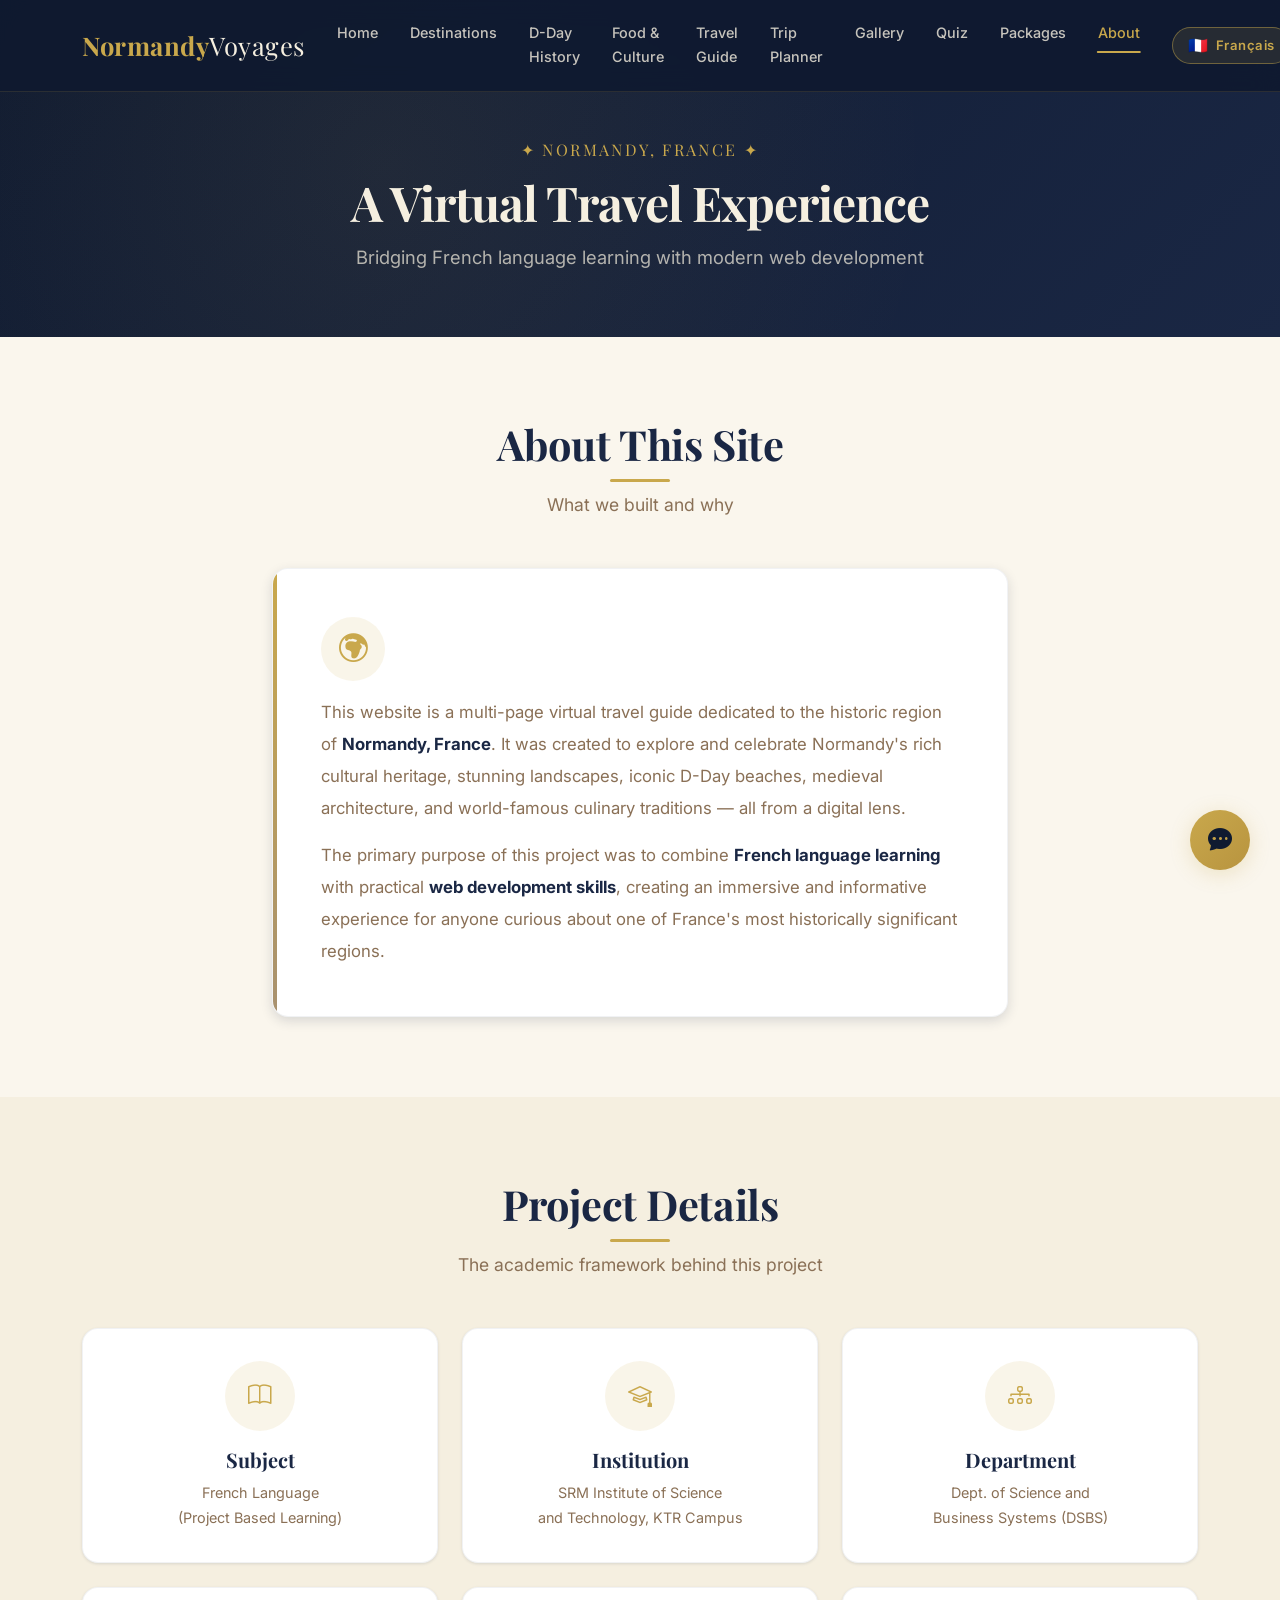
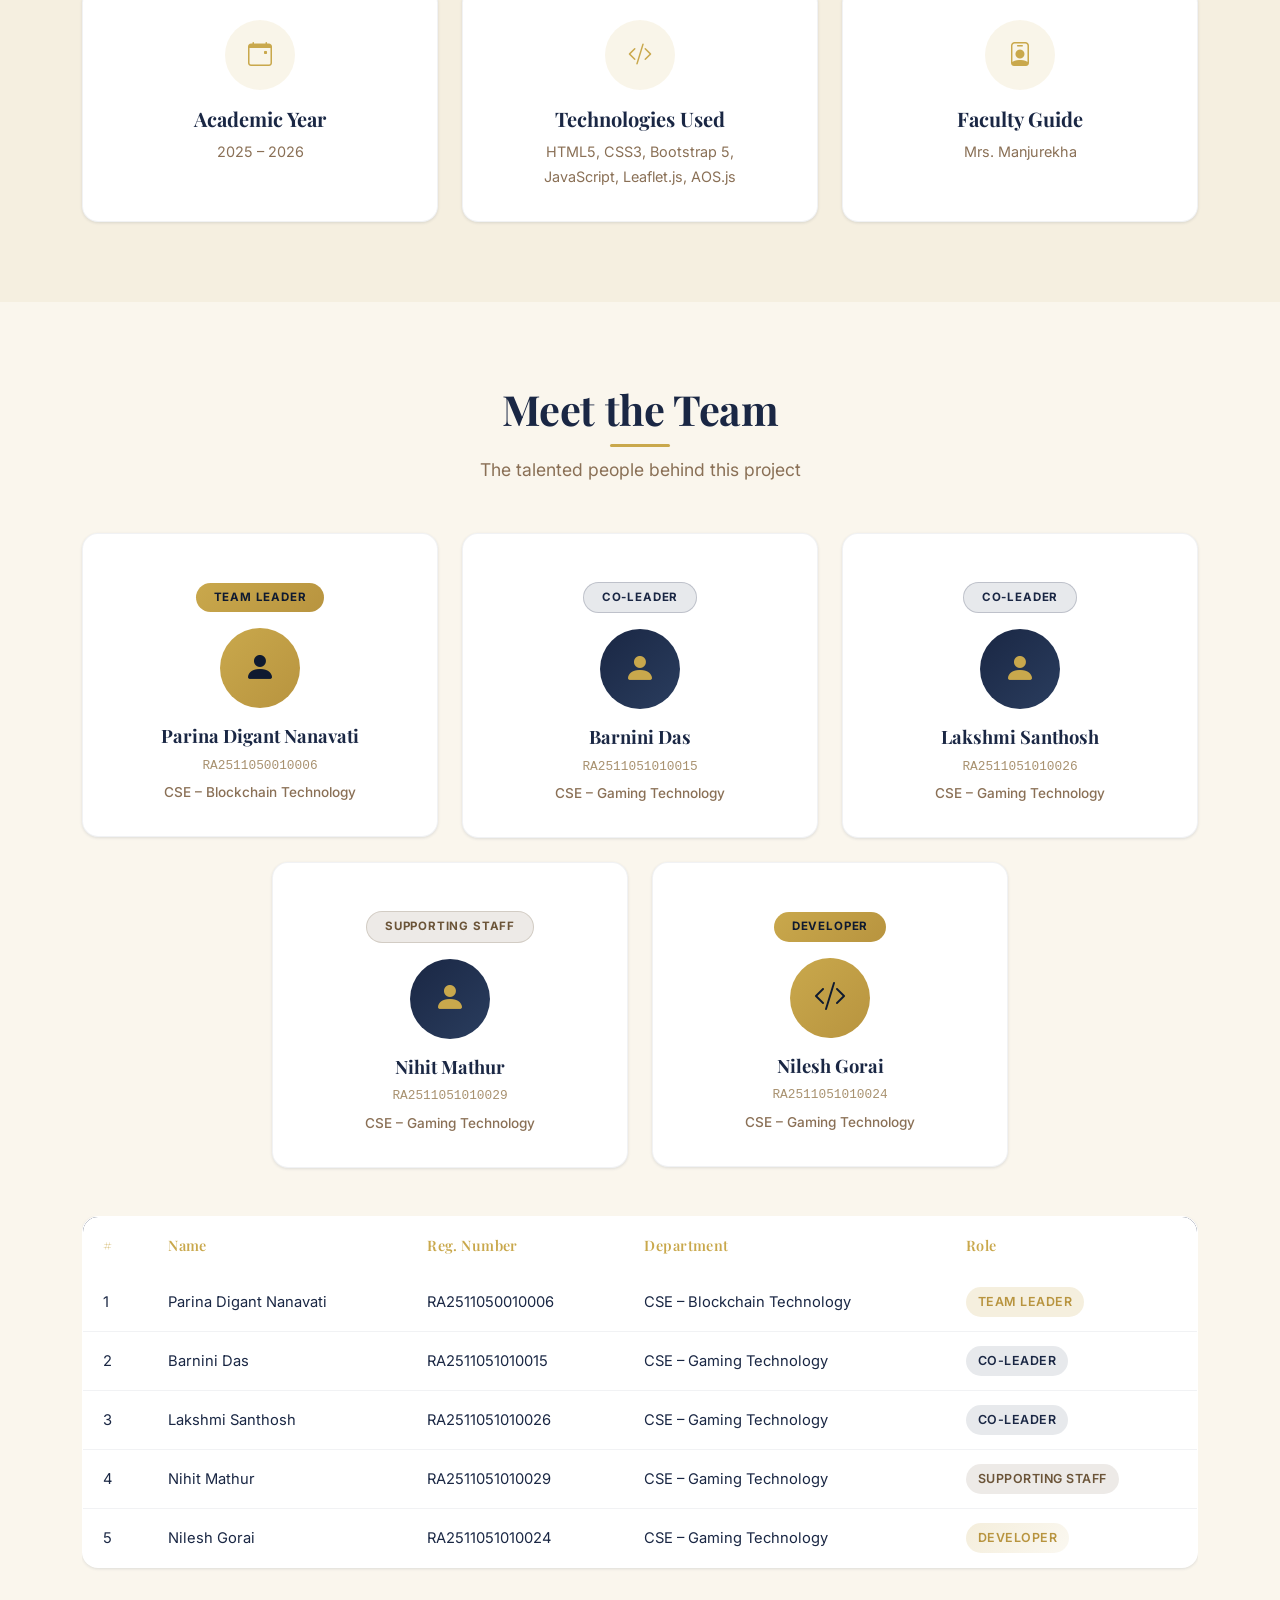
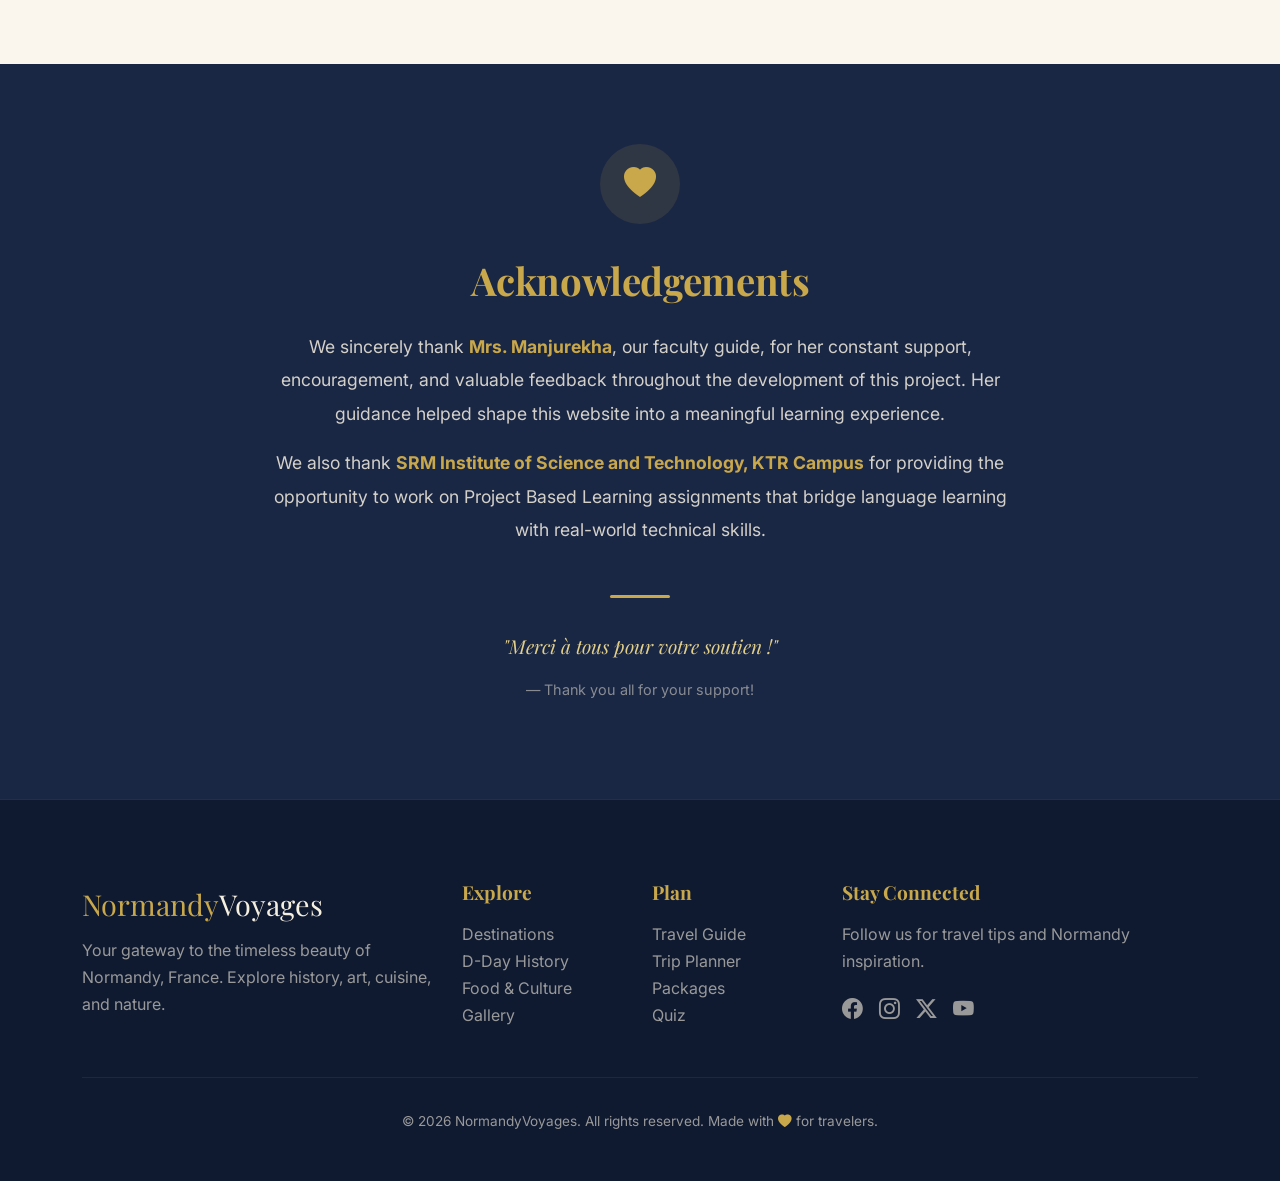
==== commit d079f865: "Add full-site EN/FR language toggle with shared i18n.js engine" ====
--- a/about.html
+++ b/about.html
@@ -14,6 +14,52 @@
   <link href="https://unpkg.com/aos@2.3.4/dist/aos.css" rel="stylesheet">
   <!-- Custom CSS -->
   <link href="css/style.css" rel="stylesheet">
+
+  <style>
+    /* Language Toggle Button */
+    .lang-toggle-btn {
+      display: flex;
+      align-items: center;
+      gap: 0.45rem;
+      background: rgba(201,168,76,0.12);
+      border: 1.5px solid rgba(201,168,76,0.45);
+      color: var(--gold);
+      padding: 0.38rem 0.95rem;
+      border-radius: 999px;
+      font-size: 0.82rem;
+      font-weight: 600;
+      cursor: pointer;
+      transition: all 0.25s ease;
+      white-space: nowrap;
+      margin-left: 1rem;
+      letter-spacing: 0.04em;
+      font-family: var(--font-body, 'Inter', sans-serif);
+    }
+    .lang-toggle-btn:hover {
+      background: var(--gold);
+      color: var(--navy-deep, #0f1a30);
+      border-color: var(--gold);
+      transform: translateY(-1px);
+      box-shadow: 0 4px 14px rgba(201,168,76,0.3);
+    }
+    .lang-toggle-btn .lang-flag {
+      font-size: 1rem;
+      line-height: 1;
+    }
+    .lang-toggle-btn .lang-divider {
+      opacity: 0.4;
+      font-size: 0.7rem;
+    }
+    /* Pulse on active lang switch */
+    .lang-toggle-btn.switching {
+      animation: langPulse 0.35s ease;
+    }
+    @keyframes langPulse {
+      0%   { transform: scale(1); }
+      50%  { transform: scale(1.12); }
+      100% { transform: scale(1); }
+    }
+  </style>
 </head>
 <body>
 
@@ -26,28 +72,33 @@
       </button>
       <div class="collapse navbar-collapse" id="navbarNav">
         <ul class="navbar-nav ms-auto">
-          <li class="nav-item"><a class="nav-link" href="index.html">Home</a></li>
-          <li class="nav-item"><a class="nav-link" href="destinations.html">Destinations</a></li>
-          <li class="nav-item"><a class="nav-link" href="history.html">D-Day History</a></li>
-          <li class="nav-item"><a class="nav-link" href="food.html">Food & Culture</a></li>
-          <li class="nav-item"><a class="nav-link" href="guide.html">Travel Guide</a></li>
-          <li class="nav-item"><a class="nav-link" href="planner.html">Trip Planner</a></li>
-          <li class="nav-item"><a class="nav-link" href="gallery.html">Gallery</a></li>
-          <li class="nav-item"><a class="nav-link" href="quiz.html">Quiz</a></li>
-          <li class="nav-item"><a class="nav-link" href="package.html">Packages</a></li>
-          <li class="nav-item"><a class="nav-link active" href="about.html">About</a></li>
+          <li class="nav-item"><a class="nav-link" href="index.html" data-i18n="nav-home">Home</a></li>
+          <li class="nav-item"><a class="nav-link" href="destinations.html" data-i18n="nav-destinations">Destinations</a></li>
+          <li class="nav-item"><a class="nav-link" href="history.html" data-i18n="nav-history">D-Day History</a></li>
+          <li class="nav-item"><a class="nav-link" href="food.html" data-i18n="nav-food">Food & Culture</a></li>
+          <li class="nav-item"><a class="nav-link" href="guide.html" data-i18n="nav-guide">Travel Guide</a></li>
+          <li class="nav-item"><a class="nav-link" href="planner.html" data-i18n="nav-planner">Trip Planner</a></li>
+          <li class="nav-item"><a class="nav-link" href="gallery.html" data-i18n="nav-gallery">Gallery</a></li>
+          <li class="nav-item"><a class="nav-link" href="quiz.html" data-i18n="nav-quiz">Quiz</a></li>
+          <li class="nav-item"><a class="nav-link" href="package.html" data-i18n="nav-packages">Packages</a></li>
+          <li class="nav-item"><a class="nav-link active" href="about.html" data-i18n="nav-about">About</a></li>
         </ul>
+        <!-- Language Toggle -->
+        <button class="lang-toggle-btn" id="langToggleBtn" onclick="toggleLanguage()" title="Switch language">
+          <span class="lang-flag" id="langFlag">🇫🇷</span>
+          <span id="langLabel">Français</span>
+        </button>
       </div>
     </div>
   </nav>
 
   <!-- Page Banner -->
   <section class="page-banner">
-    <p style="color: var(--gold); font-family: var(--font-heading); font-size: 1rem; letter-spacing: 0.15em; text-transform: uppercase; margin-bottom: 0.5rem; position: relative; z-index: 1;" data-aos="fade-down">
+    <p id="banner-tagline" style="color: var(--gold); font-family: var(--font-heading); font-size: 1rem; letter-spacing: 0.15em; text-transform: uppercase; margin-bottom: 0.5rem; position: relative; z-index: 1;" data-aos="fade-down">
       ✦ Normandy, France ✦
     </p>
-    <h1 data-aos="fade-up">A Virtual Travel Experience</h1>
-    <p data-aos="fade-up" data-aos-delay="100">Bridging French language learning with modern web development</p>
+    <h1 id="banner-heading" data-aos="fade-up">A Virtual Travel Experience</h1>
+    <p id="banner-sub" data-aos="fade-up" data-aos-delay="100">Bridging French language learning with modern web development</p>
   </section>
 
   <!-- About This Site -->
@@ -56,15 +107,15 @@
       <div class="row justify-content-center">
         <div class="col-lg-8" data-aos="fade-up">
           <div class="section-heading">
-            <h2>About This Site</h2>
-            <p>What we built and why</p>
+            <h2 id="about-title">About This Site</h2>
+            <p id="about-sub">What we built and why</p>
           </div>
           <div class="about-content-card">
             <div class="about-icon-wrap">
               <i class="bi bi-globe-europe-africa"></i>
             </div>
-            <p>This website is a multi-page virtual travel guide dedicated to the historic region of <strong>Normandy, France</strong>. It was created to explore and celebrate Normandy's rich cultural heritage, stunning landscapes, iconic D-Day beaches, medieval architecture, and world-famous culinary traditions — all from a digital lens.</p>
-            <p>The primary purpose of this project was to combine <strong>French language learning</strong> with practical <strong>web development skills</strong>, creating an immersive and informative experience for anyone curious about one of France's most historically significant regions.</p>
+            <p id="about-p1">This website is a multi-page virtual travel guide dedicated to the historic region of <strong>Normandy, France</strong>. It was created to explore and celebrate Normandy's rich cultural heritage, stunning landscapes, iconic D-Day beaches, medieval architecture, and world-famous culinary traditions — all from a digital lens.</p>
+            <p id="about-p2">The primary purpose of this project was to combine <strong>French language learning</strong> with practical <strong>web development skills</strong>, creating an immersive and informative experience for anyone curious about one of France's most historically significant regions.</p>
           </div>
         </div>
       </div>
@@ -75,50 +126,50 @@
   <section class="section-padding bg-parchment" id="projectDetails">
     <div class="container">
       <div class="section-heading" data-aos="fade-up">
-        <h2>Project Details</h2>
-        <p>The academic framework behind this project</p>
+        <h2 id="proj-title">Project Details</h2>
+        <p id="proj-sub">The academic framework behind this project</p>
       </div>
       <div class="row g-4 justify-content-center">
         <div class="col-md-6 col-lg-4" data-aos="fade-up" data-aos-delay="100">
           <div class="feature-icon-box h-100">
             <div class="icon-circle"><i class="bi bi-book"></i></div>
-            <h5>Subject</h5>
-            <p>French Language<br>(Project Based Learning)</p>
+            <h5 id="subj-label">Subject</h5>
+            <p id="subj-val">French Language<br>(Project Based Learning)</p>
           </div>
         </div>
         <div class="col-md-6 col-lg-4" data-aos="fade-up" data-aos-delay="200">
           <div class="feature-icon-box h-100">
             <div class="icon-circle"><i class="bi bi-mortarboard"></i></div>
-            <h5>Institution</h5>
-            <p>SRM Institute of Science<br>and Technology, KTR Campus</p>
+            <h5 id="inst-label">Institution</h5>
+            <p id="inst-val">SRM Institute of Science<br>and Technology, KTR Campus</p>
           </div>
         </div>
         <div class="col-md-6 col-lg-4" data-aos="fade-up" data-aos-delay="300">
           <div class="feature-icon-box h-100">
             <div class="icon-circle"><i class="bi bi-diagram-3"></i></div>
-            <h5>Department</h5>
-            <p>Dept. of Science and<br>Business Systems (DSBS)</p>
+            <h5 id="dept-label">Department</h5>
+            <p id="dept-val">Dept. of Science and<br>Business Systems (DSBS)</p>
           </div>
         </div>
         <div class="col-md-6 col-lg-4" data-aos="fade-up" data-aos-delay="400">
           <div class="feature-icon-box h-100">
             <div class="icon-circle"><i class="bi bi-calendar-event"></i></div>
-            <h5>Academic Year</h5>
-            <p>2024 – 2025</p>
+            <h5 id="year-label">Academic Year</h5>
+            <p id="year-val">2025 – 2026</p>
           </div>
         </div>
         <div class="col-md-6 col-lg-4" data-aos="fade-up" data-aos-delay="500">
           <div class="feature-icon-box h-100">
             <div class="icon-circle"><i class="bi bi-code-slash"></i></div>
-            <h5>Technologies Used</h5>
-            <p>HTML5, CSS3, Bootstrap 5,<br>JavaScript, Leaflet.js, AOS.js</p>
+            <h5 id="tech-label">Technologies Used</h5>
+            <p id="tech-val">HTML5, CSS3, Bootstrap 5,<br>JavaScript, Leaflet.js, AOS.js</p>
           </div>
         </div>
         <div class="col-md-6 col-lg-4" data-aos="fade-up" data-aos-delay="600">
           <div class="feature-icon-box h-100">
             <div class="icon-circle"><i class="bi bi-person-badge"></i></div>
-            <h5>Faculty Guide</h5>
-            <p>Mrs. Manjurekha</p>
+            <h5 id="guide-label">Faculty Guide</h5>
+            <p id="guide-val">Mrs. Manjurekha</p>
           </div>
         </div>
       </div>
@@ -129,79 +180,79 @@
   <section class="section-padding bg-cream" id="meetTeam">
     <div class="container">
       <div class="section-heading" data-aos="fade-up">
-        <h2>Meet the Team</h2>
-        <p>The talented people behind this project</p>
-      </div>
-
-      <!-- Team Cards (mobile-friendly) -->
+        <h2 id="team-title">Meet the Team</h2>
+        <p id="team-sub">The talented people behind this project</p>
+      </div>
+
+      <!-- Team Cards -->
       <div class="row g-4 justify-content-center" data-aos="fade-up" data-aos-delay="100">
         <div class="col-lg-4 col-md-6">
           <div class="team-card team-leader">
-            <div class="team-card-ribbon">Team Leader</div>
+            <div class="team-card-badge badge-leader" id="badge-1">Team Leader</div>
             <div class="team-avatar">
               <i class="bi bi-person-fill"></i>
             </div>
             <h5>Parina Digant Nanavati</h5>
             <span class="team-reg">RA2511050010006</span>
-            <span class="team-dept">CSE – Blockchain Technology</span>
+            <span class="team-dept" id="tdept-1">CSE – Blockchain Technology</span>
           </div>
         </div>
         <div class="col-lg-4 col-md-6">
           <div class="team-card team-co-leader">
-            <div class="team-card-ribbon">Co-Leader</div>
+            <div class="team-card-badge badge-co-leader" id="badge-2">Co-Leader</div>
             <div class="team-avatar">
               <i class="bi bi-person-fill"></i>
             </div>
             <h5>Barnini Das</h5>
             <span class="team-reg">RA2511051010015</span>
-            <span class="team-dept">CSE – Gaming Technology</span>
+            <span class="team-dept" id="tdept-2">CSE – Gaming Technology</span>
           </div>
         </div>
         <div class="col-lg-4 col-md-6">
           <div class="team-card team-co-leader">
-            <div class="team-card-ribbon">Co-Leader</div>
+            <div class="team-card-badge badge-co-leader" id="badge-3">Co-Leader</div>
             <div class="team-avatar">
               <i class="bi bi-person-fill"></i>
             </div>
             <h5>Lakshmi Santhosh</h5>
             <span class="team-reg">RA2511051010026</span>
-            <span class="team-dept">CSE – Gaming Technology</span>
+            <span class="team-dept" id="tdept-3">CSE – Gaming Technology</span>
           </div>
         </div>
         <div class="col-lg-4 col-md-6">
           <div class="team-card">
-            <div class="team-card-ribbon team-ribbon-support">Supporting Staff</div>
+            <div class="team-card-badge badge-support" id="badge-4">Supporting Staff</div>
             <div class="team-avatar">
               <i class="bi bi-person-fill"></i>
             </div>
             <h5>Nihit Mathur</h5>
             <span class="team-reg">RA2511051010029</span>
-            <span class="team-dept">CSE – Gaming Technology</span>
+            <span class="team-dept" id="tdept-4">CSE – Gaming Technology</span>
           </div>
         </div>
         <div class="col-lg-4 col-md-6">
           <div class="team-card team-developer">
-            <div class="team-card-ribbon team-ribbon-dev">Developer</div>
+            <div class="team-card-badge badge-dev" id="badge-5">Developer</div>
             <div class="team-avatar">
               <i class="bi bi-code-slash"></i>
             </div>
             <h5>Nilesh Gorai</h5>
             <span class="team-reg">RA2511051010024</span>
-            <span class="team-dept">CSE – Gaming Technology</span>
-          </div>
-        </div>
-      </div>
-
-      <!-- Full Table (desktop view) -->
+            <span class="team-dept" id="tdept-5">CSE – Gaming Technology</span>
+          </div>
+        </div>
+      </div>
+
+      <!-- Full Table -->
       <div class="table-responsive mt-5" data-aos="fade-up" data-aos-delay="200">
         <table class="table about-table">
           <thead>
             <tr>
               <th>#</th>
-              <th>Name</th>
-              <th>Reg. Number</th>
-              <th>Department</th>
-              <th>Role</th>
+              <th id="th-name">Name</th>
+              <th id="th-reg">Reg. Number</th>
+              <th id="th-dept">Department</th>
+              <th id="th-role">Role</th>
             </tr>
           </thead>
           <tbody>
@@ -210,35 +261,35 @@
               <td>Parina Digant Nanavati</td>
               <td>RA2511050010006</td>
               <td>CSE – Blockchain Technology</td>
-              <td><span class="role-badge role-leader">Team Leader</span></td>
+              <td><span class="role-badge role-leader" id="role-1">Team Leader</span></td>
             </tr>
             <tr>
               <td>2</td>
               <td>Barnini Das</td>
               <td>RA2511051010015</td>
               <td>CSE – Gaming Technology</td>
-              <td><span class="role-badge role-co-leader">Co-Leader</span></td>
+              <td><span class="role-badge role-co-leader" id="role-2">Co-Leader</span></td>
             </tr>
             <tr>
               <td>3</td>
               <td>Lakshmi Santhosh</td>
               <td>RA2511051010026</td>
               <td>CSE – Gaming Technology</td>
-              <td><span class="role-badge role-co-leader">Co-Leader</span></td>
+              <td><span class="role-badge role-co-leader" id="role-3">Co-Leader</span></td>
             </tr>
             <tr>
               <td>4</td>
               <td>Nihit Mathur</td>
               <td>RA2511051010029</td>
               <td>CSE – Gaming Technology</td>
-              <td><span class="role-badge role-support">Supporting Staff</span></td>
+              <td><span class="role-badge role-support" id="role-4">Supporting Staff</span></td>
             </tr>
             <tr>
               <td>5</td>
               <td>Nilesh Gorai</td>
               <td>RA2511051010024</td>
               <td>CSE – Gaming Technology</td>
-              <td><span class="role-badge role-dev">Developer</span></td>
+              <td><span class="role-badge role-dev" id="role-5">Developer</span></td>
             </tr>
           </tbody>
         </table>
@@ -254,18 +305,18 @@
           <div class="ack-icon">
             <i class="bi bi-heart-fill"></i>
           </div>
-          <h2 style="color: var(--gold); font-family: var(--font-heading); margin-bottom: 1.5rem;">Acknowledgements</h2>
-          <p style="color: rgba(245,239,224,0.85); font-size: 1.1rem; line-height: 1.9;">
+          <h2 id="ack-title" style="color: var(--gold); font-family: var(--font-heading); margin-bottom: 1.5rem;">Acknowledgements</h2>
+          <p id="ack-p1" style="color: rgba(245,239,224,0.85); font-size: 1.1rem; line-height: 1.9;">
             We sincerely thank <strong style="color: var(--gold);">Mrs. Manjurekha</strong>, our faculty guide, for her constant support, encouragement, and valuable feedback throughout the development of this project. Her guidance helped shape this website into a meaningful learning experience.
           </p>
-          <p style="color: rgba(245,239,224,0.85); font-size: 1.1rem; line-height: 1.9; margin-top: 1rem;">
+          <p id="ack-p2" style="color: rgba(245,239,224,0.85); font-size: 1.1rem; line-height: 1.9; margin-top: 1rem;">
             We also thank <strong style="color: var(--gold);">SRM Institute of Science and Technology, KTR Campus</strong> for providing the opportunity to work on Project Based Learning assignments that bridge language learning with real-world technical skills.
           </p>
           <div class="ack-divider"></div>
-          <p style="color: var(--gold-light); font-family: var(--font-heading); font-size: 1.2rem; font-style: italic;">
+          <p id="ack-quote" style="color: var(--gold-light); font-family: var(--font-heading); font-size: 1.2rem; font-style: italic;">
             "Merci à tous pour votre soutien !"
           </p>
-          <p style="color: rgba(245,239,224,0.5); font-size: 0.9rem;">— Thank you all for your support!</p>
+          <p id="ack-quote-trans" style="color: rgba(245,239,224,0.5); font-size: 0.9rem;">— Thank you all for your support!</p>
         </div>
       </div>
     </div>
@@ -277,29 +328,29 @@
       <div class="row g-4">
         <div class="col-lg-4 col-md-6">
           <div class="footer-brand">Normandy<span style="color: var(--parchment); font-weight: 400;">Voyages</span></div>
-          <p>Your gateway to the timeless beauty of Normandy, France. Explore history, art, cuisine, and nature.</p>
+          <p id="footer-tagline">Your gateway to the timeless beauty of Normandy, France. Explore history, art, cuisine, and nature.</p>
         </div>
         <div class="col-lg-2 col-md-6">
-          <h5>Explore</h5>
+          <h5 id="footer-explore">Explore</h5>
           <ul class="list-unstyled">
-            <li><a href="destinations.html">Destinations</a></li>
-            <li><a href="history.html">D-Day History</a></li>
-            <li><a href="food.html">Food & Culture</a></li>
-            <li><a href="gallery.html">Gallery</a></li>
+            <li><a href="destinations.html" id="fl-dest">Destinations</a></li>
+            <li><a href="history.html" id="fl-hist">D-Day History</a></li>
+            <li><a href="food.html" id="fl-food">Food & Culture</a></li>
+            <li><a href="gallery.html" id="fl-gal">Gallery</a></li>
           </ul>
         </div>
         <div class="col-lg-2 col-md-6">
-          <h5>Plan</h5>
+          <h5 id="footer-plan">Plan</h5>
           <ul class="list-unstyled">
-            <li><a href="guide.html">Travel Guide</a></li>
-            <li><a href="planner.html">Trip Planner</a></li>
-            <li><a href="package.html">Packages</a></li>
-            <li><a href="quiz.html">Quiz</a></li>
+            <li><a href="guide.html" id="fl-guide">Travel Guide</a></li>
+            <li><a href="planner.html" id="fl-plan">Trip Planner</a></li>
+            <li><a href="package.html" id="fl-pkg">Packages</a></li>
+            <li><a href="quiz.html" id="fl-quiz">Quiz</a></li>
           </ul>
         </div>
         <div class="col-lg-4 col-md-6">
-          <h5>Stay Connected</h5>
-          <p>Follow us for travel tips and Normandy inspiration.</p>
+          <h5 id="footer-connect">Stay Connected</h5>
+          <p id="footer-connect-sub">Follow us for travel tips and Normandy inspiration.</p>
           <div class="d-flex gap-3 mt-2">
             <a href="#" aria-label="Facebook" style="font-size: 1.3rem;"><i class="bi bi-facebook"></i></a>
             <a href="#" aria-label="Instagram" style="font-size: 1.3rem;"><i class="bi bi-instagram"></i></a>
@@ -310,7 +361,7 @@
       </div>
       <div class="footer-divider"></div>
       <div class="footer-bottom">
-        <p>&copy; 2026 NormandyVoyages. All rights reserved. Made with <i class="bi bi-heart-fill" style="color: var(--gold);"></i> for travelers.</p>
+        <p id="footer-copy">&copy; 2026 NormandyVoyages. All rights reserved. Made with <i class="bi bi-heart-fill" style="color: var(--gold);"></i> for travelers.</p>
       </div>
     </div>
   </footer>
@@ -320,5 +371,211 @@
   <script src="https://unpkg.com/aos@2.3.4/dist/aos.js"></script>
   <script src="js/app.js"></script>
   <script src="js/chatbot.js"></script>
+  <script src="js/i18n.js"></script>
+
+  <!-- About Page Extra Translations (merged into shared i18n.js) -->
+  <script>
+    /* ===========================
+       TRANSLATION DICTIONARY
+       =========================== */
+    const translations = {
+      en: {
+        /* Banner */
+        'banner-tagline'    : '✦ Normandy, France ✦',
+        'banner-heading'    : 'A Virtual Travel Experience',
+        'banner-sub'        : 'Bridging French language learning with modern web development',
+
+        /* About */
+        'about-title'       : 'About This Site',
+        'about-sub'         : 'What we built and why',
+        'about-p1'          : 'This website is a multi-page virtual travel guide dedicated to the historic region of <strong>Normandy, France</strong>. It was created to explore and celebrate Normandy\'s rich cultural heritage, stunning landscapes, iconic D-Day beaches, medieval architecture, and world-famous culinary traditions — all from a digital lens.',
+        'about-p2'          : 'The primary purpose of this project was to combine <strong>French language learning</strong> with practical <strong>web development skills</strong>, creating an immersive and informative experience for anyone curious about one of France\'s most historically significant regions.',
+
+        /* Project Details */
+        'proj-title'        : 'Project Details',
+        'proj-sub'          : 'The academic framework behind this project',
+        'subj-label'        : 'Subject',
+        'subj-val'          : 'French Language<br>(Project Based Learning)',
+        'inst-label'        : 'Institution',
+        'inst-val'          : 'SRM Institute of Science<br>and Technology, KTR Campus',
+        'dept-label'        : 'Department',
+        'dept-val'          : 'Dept. of Science and<br>Business Systems (DSBS)',
+        'year-label'        : 'Academic Year',
+        'year-val'          : '2025 – 2026',
+        'tech-label'        : 'Technologies Used',
+        'tech-val'          : 'HTML5, CSS3, Bootstrap 5,<br>JavaScript, Leaflet.js, AOS.js',
+        'guide-label'       : 'Faculty Guide',
+        'guide-val'         : 'Mrs. Manjurekha',
+
+        /* Team */
+        'team-title'        : 'Meet the Team',
+        'team-sub'          : 'The talented people behind this project',
+        'badge-1'           : 'Team Leader',
+        'badge-2'           : 'Co-Leader',
+        'badge-3'           : 'Co-Leader',
+        'badge-4'           : 'Supporting Staff',
+        'badge-5'           : 'Developer',
+        'tdept-1'           : 'CSE – Blockchain Technology',
+        'tdept-2'           : 'CSE – Gaming Technology',
+        'tdept-3'           : 'CSE – Gaming Technology',
+        'tdept-4'           : 'CSE – Gaming Technology',
+        'tdept-5'           : 'CSE – Gaming Technology',
+
+        /* Table */
+        'th-name'           : 'Name',
+        'th-reg'            : 'Reg. Number',
+        'th-dept'           : 'Department',
+        'th-role'           : 'Role',
+        'role-1'            : 'Team Leader',
+        'role-2'            : 'Co-Leader',
+        'role-3'            : 'Co-Leader',
+        'role-4'            : 'Supporting Staff',
+        'role-5'            : 'Developer',
+
+        /* Acknowledgements */
+        'ack-title'         : 'Acknowledgements',
+        'ack-p1'            : 'We sincerely thank <strong style="color: var(--gold);">Mrs. Manjurekha</strong>, our faculty guide, for her constant support, encouragement, and valuable feedback throughout the development of this project. Her guidance helped shape this website into a meaningful learning experience.',
+        'ack-p2'            : 'We also thank <strong style="color: var(--gold);">SRM Institute of Science and Technology, KTR Campus</strong> for providing the opportunity to work on Project Based Learning assignments that bridge language learning with real-world technical skills.',
+        'ack-quote'         : '"Merci à tous pour votre soutien !"',
+        'ack-quote-trans'   : '— Thank you all for your support!',
+
+        /* Footer */
+        'footer-tagline'    : 'Your gateway to the timeless beauty of Normandy, France. Explore history, art, cuisine, and nature.',
+        'footer-explore'    : 'Explore',
+        'fl-dest'           : 'Destinations',
+        'fl-hist'           : 'D-Day History',
+        'fl-food'           : 'Food & Culture',
+        'fl-gal'            : 'Gallery',
+        'footer-plan'       : 'Plan',
+        'fl-guide'          : 'Travel Guide',
+        'fl-plan'           : 'Trip Planner',
+        'fl-pkg'            : 'Packages',
+        'fl-quiz'           : 'Quiz',
+        'footer-connect'    : 'Stay Connected',
+        'footer-connect-sub': 'Follow us for travel tips and Normandy inspiration.',
+        'footer-copy'       : '© 2026 NormandyVoyages. All rights reserved. Made with <i class="bi bi-heart-fill" style="color: var(--gold);"></i> for travelers.',
+      },
+
+      fr: {
+        /* Banner */
+        'banner-tagline'    : '✦ Normandie, France ✦',
+        'banner-heading'    : 'Une Expérience de Voyage Virtuelle',
+        'banner-sub'        : 'Allier l\'apprentissage du français au développement web moderne',
+
+        /* About */
+        'about-title'       : 'À Propos du Site',
+        'about-sub'         : 'Ce que nous avons créé et pourquoi',
+        'about-p1'          : 'Ce site web est un guide de voyage virtuel multi-pages dédié à la région historique de <strong>Normandie, France</strong>. Il a été créé pour explorer et célébrer le riche patrimoine culturel de la Normandie, ses paysages magnifiques, les célèbres plages du Débarquement, l\'architecture médiévale et les traditions culinaires mondialement reconnues — le tout sous un prisme numérique.',
+        'about-p2'          : 'L\'objectif principal de ce projet était de combiner l\'<strong>apprentissage de la langue française</strong> avec des compétences pratiques en <strong>développement web</strong>, en créant une expérience immersive et informative pour toute personne curieuse de l\'une des régions les plus significatives de France.',
+
+        /* Project Details */
+        'proj-title'        : 'Détails du Projet',
+        'proj-sub'          : 'Le cadre académique de ce projet',
+        'subj-label'        : 'Matière',
+        'subj-val'          : 'Langue Française<br>(Apprentissage par Projet)',
+        'inst-label'        : 'Établissement',
+        'inst-val'          : 'SRM Institute of Science<br>and Technology, KTR Campus',
+        'dept-label'        : 'Département',
+        'dept-val'          : 'Dépt. des Sciences et<br>Systèmes d\'Affaires (DSBS)',
+        'year-label'        : 'Année Académique',
+        'year-val'          : '2025 – 2026',
+        'tech-label'        : 'Technologies Utilisées',
+        'tech-val'          : 'HTML5, CSS3, Bootstrap 5,<br>JavaScript, Leaflet.js, AOS.js',
+        'guide-label'       : 'Responsable Pédagogique',
+        'guide-val'         : 'Mme. Manjurekha',
+
+        /* Team */
+        'team-title'        : 'Notre Équipe',
+        'team-sub'          : 'Les personnes talentueuses derrière ce projet',
+        'badge-1'           : 'Chef d\'Équipe',
+        'badge-2'           : 'Co-Responsable',
+        'badge-3'           : 'Co-Responsable',
+        'badge-4'           : 'Personnel de Soutien',
+        'badge-5'           : 'Développeur',
+        'tdept-1'           : 'INFO – Tech. Blockchain',
+        'tdept-2'           : 'INFO – Tech. du Jeu Vidéo',
+        'tdept-3'           : 'INFO – Tech. du Jeu Vidéo',
+        'tdept-4'           : 'INFO – Tech. du Jeu Vidéo',
+        'tdept-5'           : 'INFO – Tech. du Jeu Vidéo',
+
+        /* Table */
+        'th-name'           : 'Nom',
+        'th-reg'            : 'N° d\'Inscription',
+        'th-dept'           : 'Département',
+        'th-role'           : 'Rôle',
+        'role-1'            : 'Chef d\'Équipe',
+        'role-2'            : 'Co-Responsable',
+        'role-3'            : 'Co-Responsable',
+        'role-4'            : 'Personnel de Soutien',
+        'role-5'            : 'Développeur',
+
+        /* Acknowledgements */
+        'ack-title'         : 'Remerciements',
+        'ack-p1'            : 'Nous remercions sincèrement <strong style="color: var(--gold);">Mme. Manjurekha</strong>, notre responsable pédagogique, pour son soutien constant, ses encouragements et ses précieux retours tout au long du développement de ce projet. Ses conseils ont contribué à faire de ce site une expérience d\'apprentissage significative.',
+        'ack-p2'            : 'Nous remercions également le <strong style="color: var(--gold);">SRM Institute of Science and Technology, Campus KTR</strong> pour nous avoir offert l\'opportunité de travailler sur des projets pédagogiques qui relient l\'apprentissage des langues aux compétences techniques du monde réel.',
+        'ack-quote'         : '"Merci à tous pour votre soutien !"',
+        'ack-quote-trans'   : '— Nous vous sommes très reconnaissants !',
+
+        /* Footer */
+        'footer-tagline'    : 'Votre porte d\'entrée vers la beauté intemporelle de la Normandie, France. Explorez l\'histoire, l\'art, la cuisine et la nature.',
+        'footer-explore'    : 'Explorer',
+        'fl-dest'           : 'Destinations',
+        'fl-hist'           : 'Histoire du D-Day',
+        'fl-food'           : 'Gastronomie & Culture',
+        'fl-gal'            : 'Galerie',
+        'footer-plan'       : 'Planifier',
+        'fl-guide'          : 'Guide de Voyage',
+        'fl-plan'           : 'Planificateur',
+        'fl-pkg'            : 'Forfaits',
+        'fl-quiz'           : 'Quiz',
+        'footer-connect'    : 'Restez Connectés',
+        'footer-connect-sub': 'Suivez-nous pour des conseils de voyage et de l\'inspiration normande.',
+        'footer-copy'       : '© 2026 NormandyVoyages. Tous droits réservés. Fait avec <i class="bi bi-heart-fill" style="color: var(--gold);"></i> pour les voyageurs.',
+      }
+    };
+
+    /* ===========================
+       CORE LOGIC
+       =========================== */
+    let currentLang = localStorage.getItem('normandy-lang') || 'en';
+
+    function applyLang(lang) {
+      const dict = translations[lang];
+      Object.entries(dict).forEach(([id, html]) => {
+        const el = document.getElementById(id);
+        if (el) el.innerHTML = html;
+      });
+
+      /* Update button */
+      const btn = document.getElementById('langToggleBtn');
+      const flag = document.getElementById('langFlag');
+      const label = document.getElementById('langLabel');
+      if (lang === 'en') {
+        flag.textContent  = '🇫🇷';
+        label.textContent = 'Français';
+      } else {
+        flag.textContent  = '🇬🇧';
+        label.textContent = 'English';
+      }
+
+      /* Update <html lang> attribute */
+      document.documentElement.lang = lang;
+    }
+
+    function toggleLanguage() {
+      currentLang = currentLang === 'en' ? 'fr' : 'en';
+      localStorage.setItem('normandy-lang', currentLang);
+
+      /* Pulse animation */
+      const btn = document.getElementById('langToggleBtn');
+      btn.classList.add('switching');
+      setTimeout(() => btn.classList.remove('switching'), 350);
+
+      applyLang(currentLang);
+    }
+
+    /* Apply saved / default language on page load */
+    document.addEventListener('DOMContentLoaded', () => applyLang(currentLang));
+  </script>
 </body>
 </html>
--- a/css/style.css
+++ b/css/style.css
@@ -1365,25 +1365,33 @@
   box-shadow: var(--shadow-lg);
   border-color: rgba(201,168,76,0.2);
 }
-.team-card-ribbon {
-  position: absolute;
-  top: 14px;
-  right: -30px;
-  background: var(--navy);
-  color: var(--gold);
-  font-size: 0.7rem;
-  font-weight: 600;
-  padding: 0.25rem 2.5rem;
-  transform: rotate(45deg);
-  letter-spacing: 0.05em;
+.team-card-badge {
+  display: inline-block;
+  width: auto;
+  padding: 0.3rem 1.1rem;
+  border-radius: var(--radius-full);
+  font-size: 0.72rem;
+  font-weight: 700;
   text-transform: uppercase;
-  box-shadow: 0 2px 6px rgba(0,0,0,0.15);
-}
-.team-ribbon-support {
-  background: var(--brown);
-  color: var(--parchment);
-}
-.team-ribbon-dev {
+  letter-spacing: 0.07em;
+  margin-bottom: var(--space-md);
+  text-align: center;
+}
+.badge-leader {
+  background: linear-gradient(135deg, var(--gold), var(--gold-muted));
+  color: var(--navy-deep);
+}
+.badge-co-leader {
+  background: rgba(26,39,68,0.1);
+  color: var(--navy);
+  border: 1px solid rgba(26,39,68,0.2);
+}
+.badge-support {
+  background: rgba(107,84,56,0.12);
+  color: var(--brown);
+  border: 1px solid rgba(107,84,56,0.2);
+}
+.badge-dev {
   background: linear-gradient(135deg, var(--gold), var(--gold-muted));
   color: var(--navy-deep);
 }
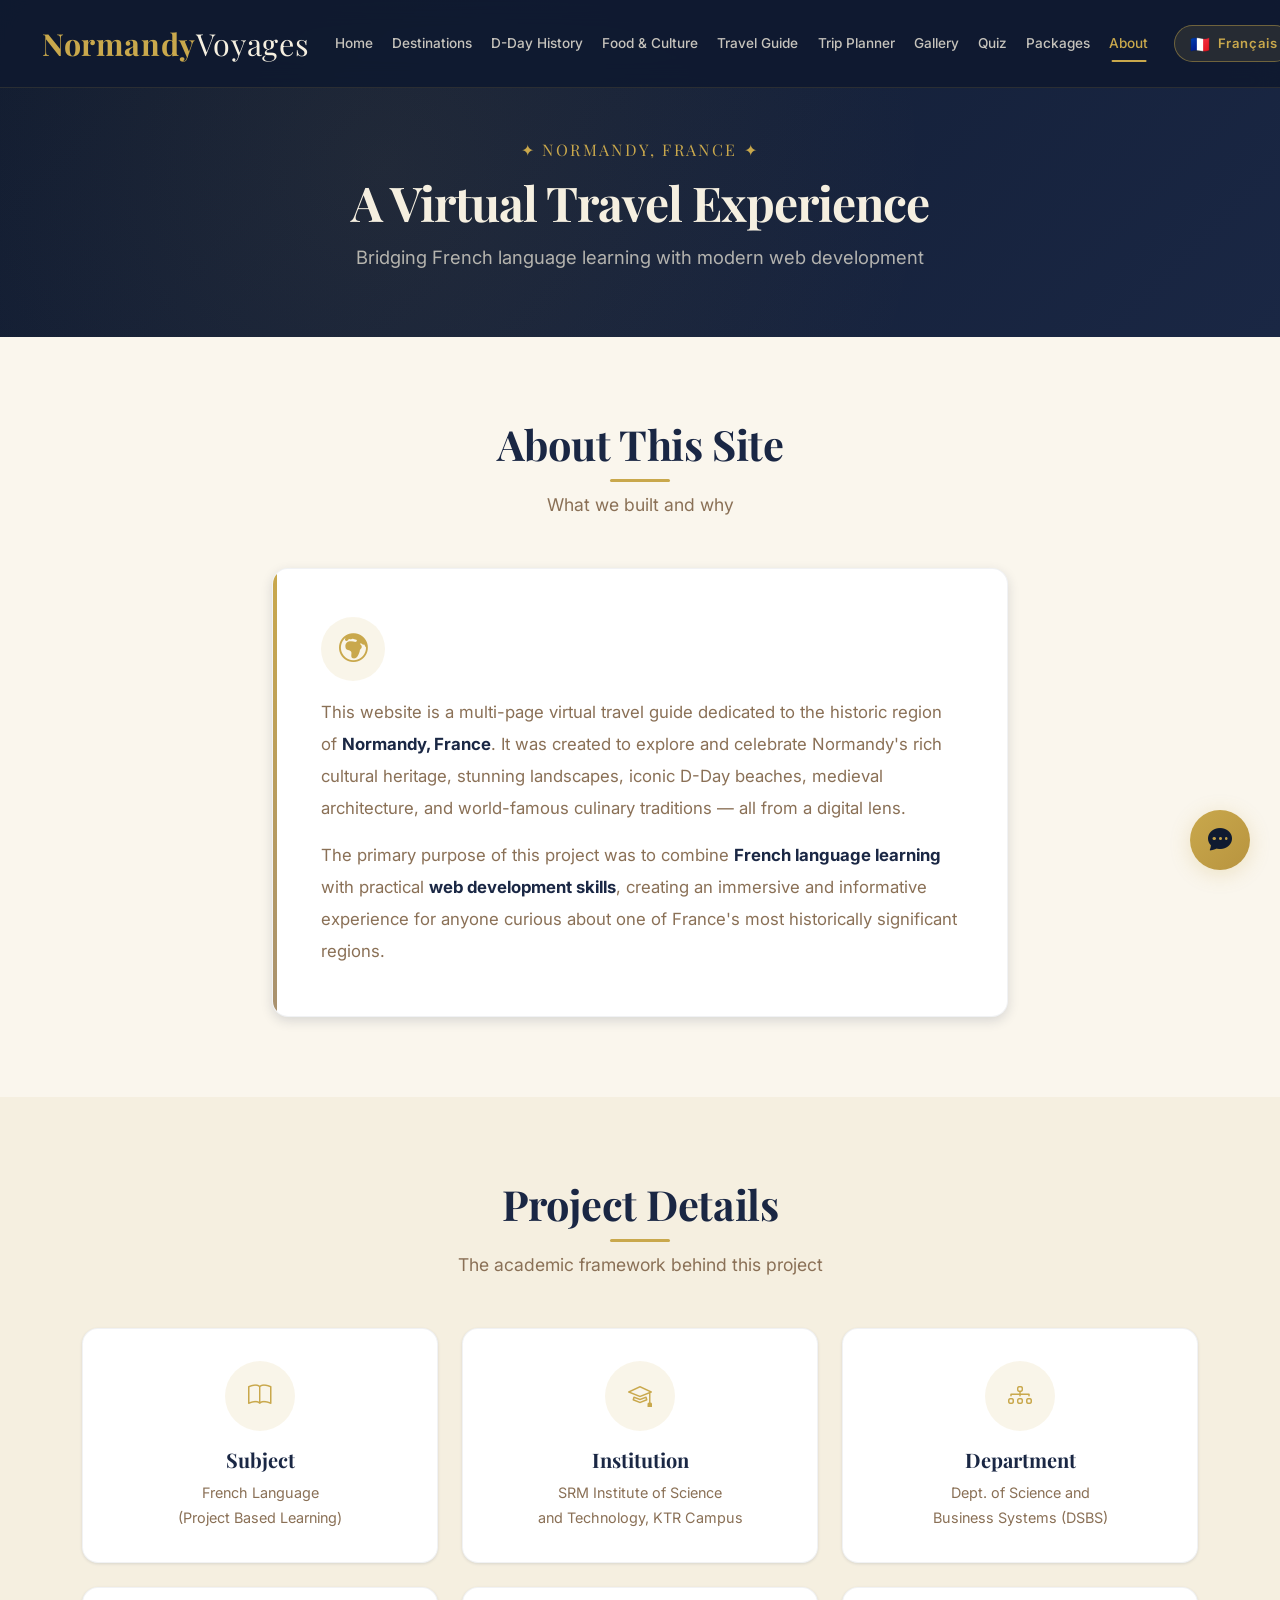
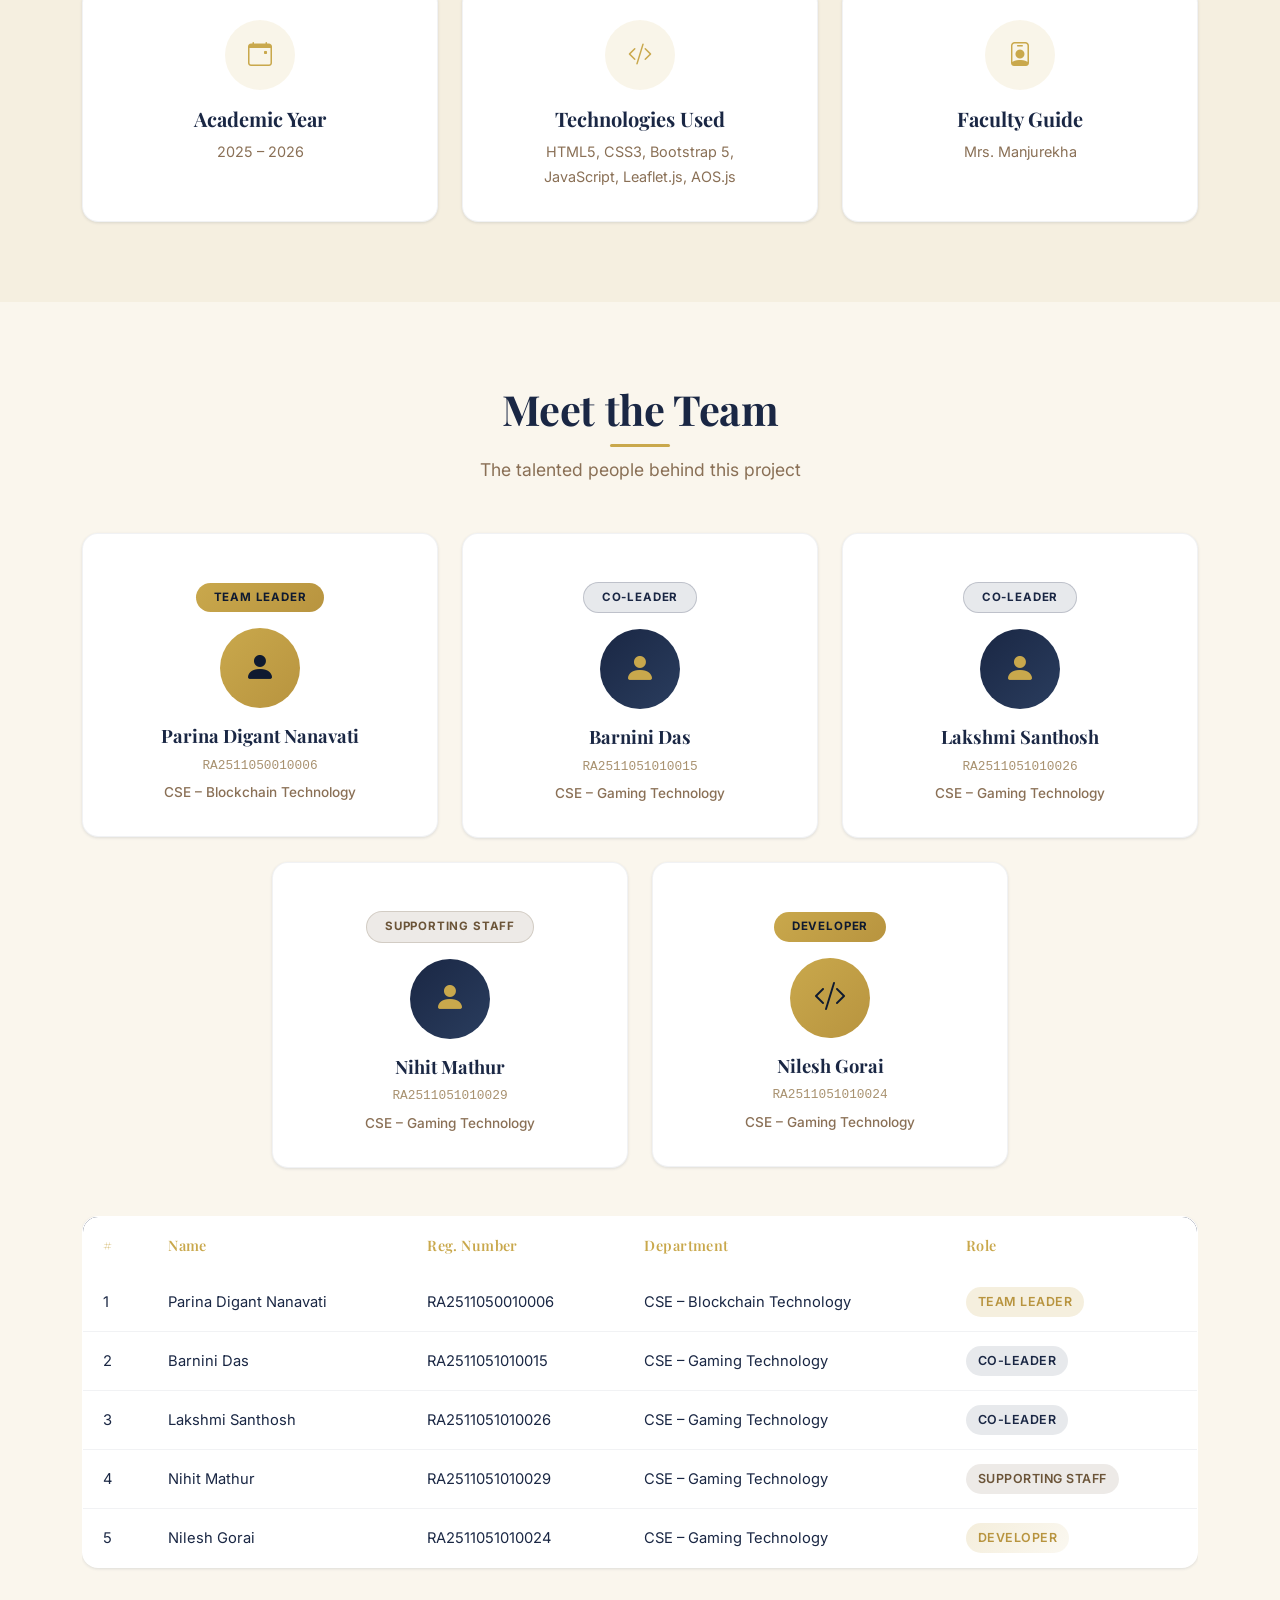
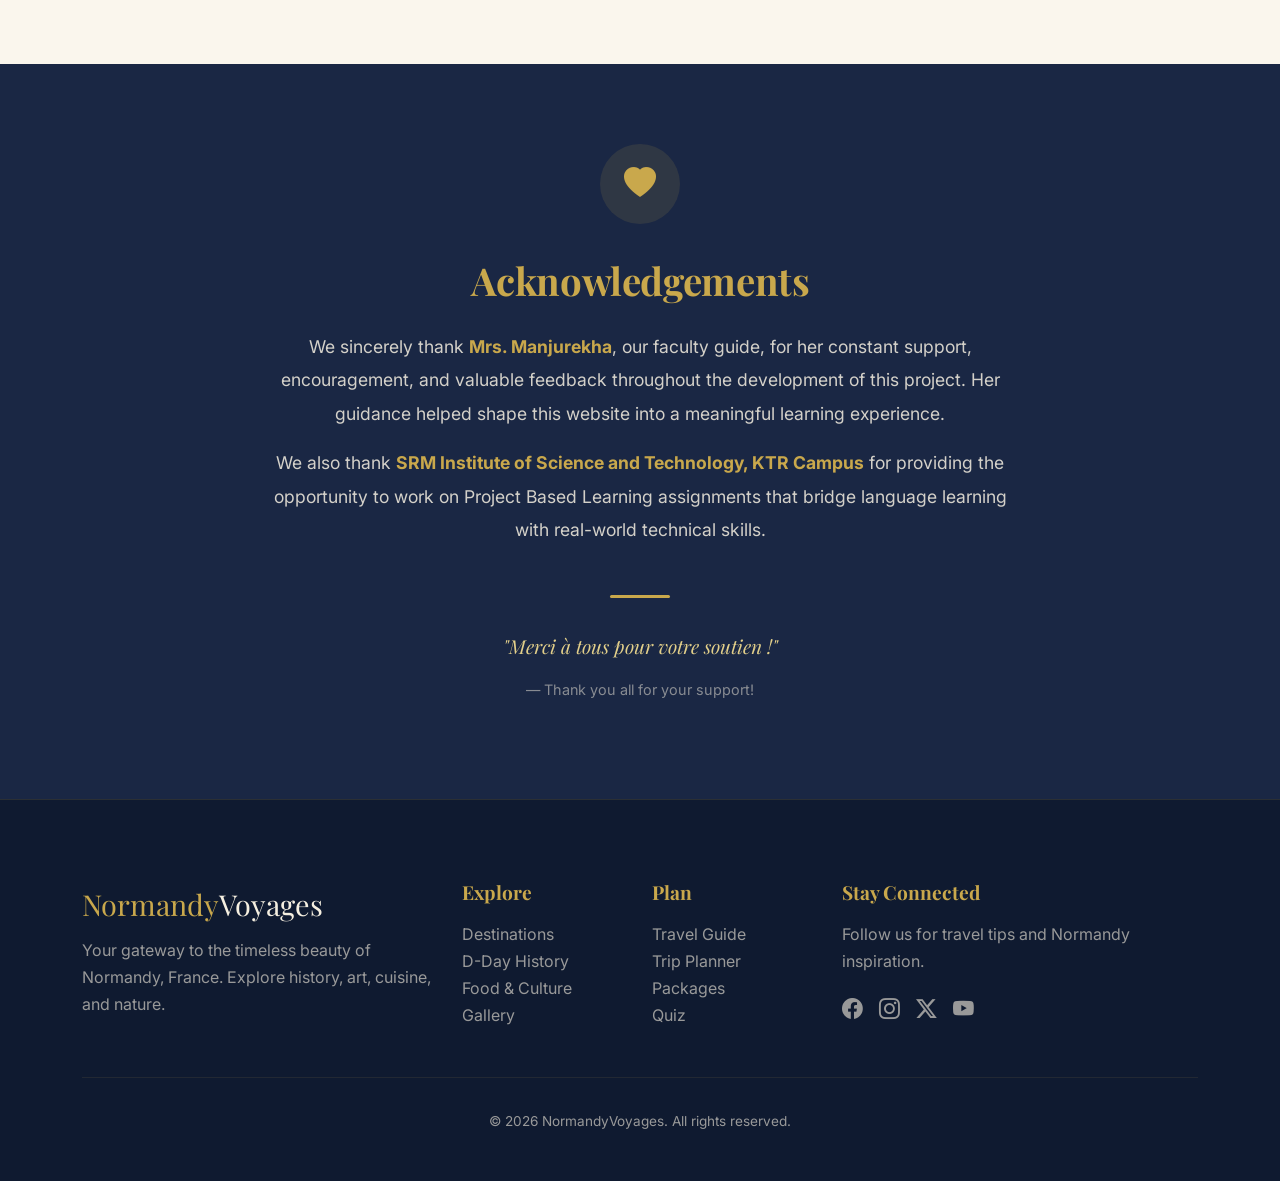
==== commit 7375f331: "Update site content, add new images, and polish styles" ====
--- a/about.html
+++ b/about.html
@@ -94,11 +94,11 @@
 
   <!-- Page Banner -->
   <section class="page-banner">
-    <p id="banner-tagline" style="color: var(--gold); font-family: var(--font-heading); font-size: 1rem; letter-spacing: 0.15em; text-transform: uppercase; margin-bottom: 0.5rem; position: relative; z-index: 1;" data-aos="fade-down">
+    <p id="banner-tagline" data-i18n="banner-tagline" style="color: var(--gold); font-family: var(--font-heading); font-size: 1rem; letter-spacing: 0.15em; text-transform: uppercase; margin-bottom: 0.5rem; position: relative; z-index: 1;" data-aos="fade-down">
       ✦ Normandy, France ✦
     </p>
-    <h1 id="banner-heading" data-aos="fade-up">A Virtual Travel Experience</h1>
-    <p id="banner-sub" data-aos="fade-up" data-aos-delay="100">Bridging French language learning with modern web development</p>
+    <h1 id="banner-heading" data-i18n="banner-heading" data-aos="fade-up">A Virtual Travel Experience</h1>
+    <p id="banner-sub" data-i18n="banner-sub" data-aos="fade-up" data-aos-delay="100">Bridging French language learning with modern web development</p>
   </section>
 
   <!-- About This Site -->
@@ -107,15 +107,15 @@
       <div class="row justify-content-center">
         <div class="col-lg-8" data-aos="fade-up">
           <div class="section-heading">
-            <h2 id="about-title">About This Site</h2>
-            <p id="about-sub">What we built and why</p>
+            <h2 id="about-title" data-i18n="about-title">About This Site</h2>
+            <p id="about-sub" data-i18n="about-sub">What we built and why</p>
           </div>
           <div class="about-content-card">
             <div class="about-icon-wrap">
               <i class="bi bi-globe-europe-africa"></i>
             </div>
-            <p id="about-p1">This website is a multi-page virtual travel guide dedicated to the historic region of <strong>Normandy, France</strong>. It was created to explore and celebrate Normandy's rich cultural heritage, stunning landscapes, iconic D-Day beaches, medieval architecture, and world-famous culinary traditions — all from a digital lens.</p>
-            <p id="about-p2">The primary purpose of this project was to combine <strong>French language learning</strong> with practical <strong>web development skills</strong>, creating an immersive and informative experience for anyone curious about one of France's most historically significant regions.</p>
+            <p id="about-p1" data-i18n="about-p1">This website is a multi-page virtual travel guide dedicated to the historic region of <strong>Normandy, France</strong>. It was created to explore and celebrate Normandy's rich cultural heritage, stunning landscapes, iconic D-Day beaches, medieval architecture, and world-famous culinary traditions — all from a digital lens.</p>
+            <p id="about-p2" data-i18n="about-p2">The primary purpose of this project was to combine <strong>French language learning</strong> with practical <strong>web development skills</strong>, creating an immersive and informative experience for anyone curious about one of France's most historically significant regions.</p>
           </div>
         </div>
       </div>
@@ -126,50 +126,50 @@
   <section class="section-padding bg-parchment" id="projectDetails">
     <div class="container">
       <div class="section-heading" data-aos="fade-up">
-        <h2 id="proj-title">Project Details</h2>
-        <p id="proj-sub">The academic framework behind this project</p>
+        <h2 id="proj-title" data-i18n="proj-title">Project Details</h2>
+        <p id="proj-sub" data-i18n="proj-sub">The academic framework behind this project</p>
       </div>
       <div class="row g-4 justify-content-center">
         <div class="col-md-6 col-lg-4" data-aos="fade-up" data-aos-delay="100">
           <div class="feature-icon-box h-100">
             <div class="icon-circle"><i class="bi bi-book"></i></div>
-            <h5 id="subj-label">Subject</h5>
-            <p id="subj-val">French Language<br>(Project Based Learning)</p>
+            <h5 id="subj-label" data-i18n="subj-label">Subject</h5>
+            <p id="subj-val" data-i18n="subj-val">French Language<br>(Project Based Learning)</p>
           </div>
         </div>
         <div class="col-md-6 col-lg-4" data-aos="fade-up" data-aos-delay="200">
           <div class="feature-icon-box h-100">
             <div class="icon-circle"><i class="bi bi-mortarboard"></i></div>
-            <h5 id="inst-label">Institution</h5>
-            <p id="inst-val">SRM Institute of Science<br>and Technology, KTR Campus</p>
+            <h5 id="inst-label" data-i18n="inst-label">Institution</h5>
+            <p id="inst-val" data-i18n="inst-val">SRM Institute of Science<br>and Technology, KTR Campus</p>
           </div>
         </div>
         <div class="col-md-6 col-lg-4" data-aos="fade-up" data-aos-delay="300">
           <div class="feature-icon-box h-100">
             <div class="icon-circle"><i class="bi bi-diagram-3"></i></div>
-            <h5 id="dept-label">Department</h5>
-            <p id="dept-val">Dept. of Science and<br>Business Systems (DSBS)</p>
+            <h5 id="dept-label" data-i18n="dept-label">Department</h5>
+            <p id="dept-val" data-i18n="dept-val">Dept. of Science and<br>Business Systems (DSBS)</p>
           </div>
         </div>
         <div class="col-md-6 col-lg-4" data-aos="fade-up" data-aos-delay="400">
           <div class="feature-icon-box h-100">
             <div class="icon-circle"><i class="bi bi-calendar-event"></i></div>
-            <h5 id="year-label">Academic Year</h5>
-            <p id="year-val">2025 – 2026</p>
+            <h5 id="year-label" data-i18n="year-label">Academic Year</h5>
+            <p id="year-val" data-i18n="year-val">2025 – 2026</p>
           </div>
         </div>
         <div class="col-md-6 col-lg-4" data-aos="fade-up" data-aos-delay="500">
           <div class="feature-icon-box h-100">
             <div class="icon-circle"><i class="bi bi-code-slash"></i></div>
-            <h5 id="tech-label">Technologies Used</h5>
-            <p id="tech-val">HTML5, CSS3, Bootstrap 5,<br>JavaScript, Leaflet.js, AOS.js</p>
+            <h5 id="tech-label" data-i18n="tech-label">Technologies Used</h5>
+            <p id="tech-val" data-i18n="tech-val">HTML5, CSS3, Bootstrap 5,<br>JavaScript, Leaflet.js, AOS.js</p>
           </div>
         </div>
         <div class="col-md-6 col-lg-4" data-aos="fade-up" data-aos-delay="600">
           <div class="feature-icon-box h-100">
             <div class="icon-circle"><i class="bi bi-person-badge"></i></div>
-            <h5 id="guide-label">Faculty Guide</h5>
-            <p id="guide-val">Mrs. Manjurekha</p>
+            <h5 id="guide-label" data-i18n="guide-label">Faculty Guide</h5>
+            <p id="guide-val" data-i18n="guide-val">Mrs. Manjurekha</p>
           </div>
         </div>
       </div>
@@ -180,65 +180,65 @@
   <section class="section-padding bg-cream" id="meetTeam">
     <div class="container">
       <div class="section-heading" data-aos="fade-up">
-        <h2 id="team-title">Meet the Team</h2>
-        <p id="team-sub">The talented people behind this project</p>
+        <h2 id="team-title" data-i18n="team-title">Meet the Team</h2>
+        <p id="team-sub" data-i18n="team-sub">The talented people behind this project</p>
       </div>
 
       <!-- Team Cards -->
       <div class="row g-4 justify-content-center" data-aos="fade-up" data-aos-delay="100">
         <div class="col-lg-4 col-md-6">
           <div class="team-card team-leader">
-            <div class="team-card-badge badge-leader" id="badge-1">Team Leader</div>
+            <div class="team-card-badge badge-leader" id="badge-1" data-i18n="badge-1">Team Leader</div>
             <div class="team-avatar">
               <i class="bi bi-person-fill"></i>
             </div>
             <h5>Parina Digant Nanavati</h5>
             <span class="team-reg">RA2511050010006</span>
-            <span class="team-dept" id="tdept-1">CSE – Blockchain Technology</span>
+            <span class="team-dept" id="tdept-1" data-i18n="tdept-1">CSE – Blockchain Technology</span>
           </div>
         </div>
         <div class="col-lg-4 col-md-6">
           <div class="team-card team-co-leader">
-            <div class="team-card-badge badge-co-leader" id="badge-2">Co-Leader</div>
+            <div class="team-card-badge badge-co-leader" id="badge-2" data-i18n="badge-2">Co-Leader</div>
             <div class="team-avatar">
               <i class="bi bi-person-fill"></i>
             </div>
             <h5>Barnini Das</h5>
             <span class="team-reg">RA2511051010015</span>
-            <span class="team-dept" id="tdept-2">CSE – Gaming Technology</span>
+            <span class="team-dept" id="tdept-2" data-i18n="tdept-2">CSE – Gaming Technology</span>
           </div>
         </div>
         <div class="col-lg-4 col-md-6">
           <div class="team-card team-co-leader">
-            <div class="team-card-badge badge-co-leader" id="badge-3">Co-Leader</div>
+            <div class="team-card-badge badge-co-leader" id="badge-3" data-i18n="badge-3">Co-Leader</div>
             <div class="team-avatar">
               <i class="bi bi-person-fill"></i>
             </div>
             <h5>Lakshmi Santhosh</h5>
             <span class="team-reg">RA2511051010026</span>
-            <span class="team-dept" id="tdept-3">CSE – Gaming Technology</span>
+            <span class="team-dept" id="tdept-3" data-i18n="tdept-3">CSE – Gaming Technology</span>
           </div>
         </div>
         <div class="col-lg-4 col-md-6">
           <div class="team-card">
-            <div class="team-card-badge badge-support" id="badge-4">Supporting Staff</div>
+            <div class="team-card-badge badge-support" id="badge-4" data-i18n="badge-4">Supporting Staff</div>
             <div class="team-avatar">
               <i class="bi bi-person-fill"></i>
             </div>
             <h5>Nihit Mathur</h5>
             <span class="team-reg">RA2511051010029</span>
-            <span class="team-dept" id="tdept-4">CSE – Gaming Technology</span>
+            <span class="team-dept" id="tdept-4" data-i18n="tdept-4">CSE – Gaming Technology</span>
           </div>
         </div>
         <div class="col-lg-4 col-md-6">
           <div class="team-card team-developer">
-            <div class="team-card-badge badge-dev" id="badge-5">Developer</div>
+            <div class="team-card-badge badge-dev" id="badge-5" data-i18n="badge-5">Developer</div>
             <div class="team-avatar">
               <i class="bi bi-code-slash"></i>
             </div>
             <h5>Nilesh Gorai</h5>
             <span class="team-reg">RA2511051010024</span>
-            <span class="team-dept" id="tdept-5">CSE – Gaming Technology</span>
+            <span class="team-dept" id="tdept-5" data-i18n="tdept-5">CSE – Gaming Technology</span>
           </div>
         </div>
       </div>
@@ -249,10 +249,10 @@
           <thead>
             <tr>
               <th>#</th>
-              <th id="th-name">Name</th>
-              <th id="th-reg">Reg. Number</th>
-              <th id="th-dept">Department</th>
-              <th id="th-role">Role</th>
+              <th id="th-name" data-i18n="th-name">Name</th>
+              <th id="th-reg" data-i18n="th-reg">Reg. Number</th>
+              <th id="th-dept" data-i18n="th-dept">Department</th>
+              <th id="th-role" data-i18n="th-role">Role</th>
             </tr>
           </thead>
           <tbody>
@@ -261,35 +261,35 @@
               <td>Parina Digant Nanavati</td>
               <td>RA2511050010006</td>
               <td>CSE – Blockchain Technology</td>
-              <td><span class="role-badge role-leader" id="role-1">Team Leader</span></td>
+              <td><span class="role-badge role-leader" id="role-1" data-i18n="role-1">Team Leader</span></td>
             </tr>
             <tr>
               <td>2</td>
               <td>Barnini Das</td>
               <td>RA2511051010015</td>
               <td>CSE – Gaming Technology</td>
-              <td><span class="role-badge role-co-leader" id="role-2">Co-Leader</span></td>
+              <td><span class="role-badge role-co-leader" id="role-2" data-i18n="role-2">Co-Leader</span></td>
             </tr>
             <tr>
               <td>3</td>
               <td>Lakshmi Santhosh</td>
               <td>RA2511051010026</td>
               <td>CSE – Gaming Technology</td>
-              <td><span class="role-badge role-co-leader" id="role-3">Co-Leader</span></td>
+              <td><span class="role-badge role-co-leader" id="role-3" data-i18n="role-3">Co-Leader</span></td>
             </tr>
             <tr>
               <td>4</td>
               <td>Nihit Mathur</td>
               <td>RA2511051010029</td>
               <td>CSE – Gaming Technology</td>
-              <td><span class="role-badge role-support" id="role-4">Supporting Staff</span></td>
+              <td><span class="role-badge role-support" id="role-4" data-i18n="role-4">Supporting Staff</span></td>
             </tr>
             <tr>
               <td>5</td>
               <td>Nilesh Gorai</td>
               <td>RA2511051010024</td>
               <td>CSE – Gaming Technology</td>
-              <td><span class="role-badge role-dev" id="role-5">Developer</span></td>
+              <td><span class="role-badge role-dev" id="role-5" data-i18n="role-5">Developer</span></td>
             </tr>
           </tbody>
         </table>
@@ -305,18 +305,18 @@
           <div class="ack-icon">
             <i class="bi bi-heart-fill"></i>
           </div>
-          <h2 id="ack-title" style="color: var(--gold); font-family: var(--font-heading); margin-bottom: 1.5rem;">Acknowledgements</h2>
-          <p id="ack-p1" style="color: rgba(245,239,224,0.85); font-size: 1.1rem; line-height: 1.9;">
+          <h2 id="ack-title" data-i18n="ack-title" style="color: var(--gold); font-family: var(--font-heading); margin-bottom: 1.5rem;">Acknowledgements</h2>
+          <p id="ack-p1" data-i18n="ack-p1" style="color: rgba(245,239,224,0.85); font-size: 1.1rem; line-height: 1.9;">
             We sincerely thank <strong style="color: var(--gold);">Mrs. Manjurekha</strong>, our faculty guide, for her constant support, encouragement, and valuable feedback throughout the development of this project. Her guidance helped shape this website into a meaningful learning experience.
           </p>
-          <p id="ack-p2" style="color: rgba(245,239,224,0.85); font-size: 1.1rem; line-height: 1.9; margin-top: 1rem;">
+          <p id="ack-p2" data-i18n="ack-p2" style="color: rgba(245,239,224,0.85); font-size: 1.1rem; line-height: 1.9; margin-top: 1rem;">
             We also thank <strong style="color: var(--gold);">SRM Institute of Science and Technology, KTR Campus</strong> for providing the opportunity to work on Project Based Learning assignments that bridge language learning with real-world technical skills.
           </p>
           <div class="ack-divider"></div>
-          <p id="ack-quote" style="color: var(--gold-light); font-family: var(--font-heading); font-size: 1.2rem; font-style: italic;">
+          <p id="ack-quote" data-i18n="ack-quote" style="color: var(--gold-light); font-family: var(--font-heading); font-size: 1.2rem; font-style: italic;">
             "Merci à tous pour votre soutien !"
           </p>
-          <p id="ack-quote-trans" style="color: rgba(245,239,224,0.5); font-size: 0.9rem;">— Thank you all for your support!</p>
+          <p id="ack-quote-trans" data-i18n="ack-quote-trans" style="color: rgba(245,239,224,0.5); font-size: 0.9rem;">— Thank you all for your support!</p>
         </div>
       </div>
     </div>
@@ -328,29 +328,29 @@
       <div class="row g-4">
         <div class="col-lg-4 col-md-6">
           <div class="footer-brand">Normandy<span style="color: var(--parchment); font-weight: 400;">Voyages</span></div>
-          <p id="footer-tagline">Your gateway to the timeless beauty of Normandy, France. Explore history, art, cuisine, and nature.</p>
+          <p id="footer-tagline" data-i18n="footer-tagline">Your gateway to the timeless beauty of Normandy, France. Explore history, art, cuisine, and nature.</p>
         </div>
         <div class="col-lg-2 col-md-6">
-          <h5 id="footer-explore">Explore</h5>
+          <h5 id="footer-explore" data-i18n="footer-explore">Explore</h5>
           <ul class="list-unstyled">
-            <li><a href="destinations.html" id="fl-dest">Destinations</a></li>
-            <li><a href="history.html" id="fl-hist">D-Day History</a></li>
-            <li><a href="food.html" id="fl-food">Food & Culture</a></li>
-            <li><a href="gallery.html" id="fl-gal">Gallery</a></li>
+            <li><a href="destinations.html" id="fl-dest" data-i18n="fl-dest">Destinations</a></li>
+            <li><a href="history.html" id="fl-hist" data-i18n="fl-hist">D-Day History</a></li>
+            <li><a href="food.html" id="fl-food" data-i18n="fl-food">Food & Culture</a></li>
+            <li><a href="gallery.html" id="fl-gal" data-i18n="fl-gal">Gallery</a></li>
           </ul>
         </div>
         <div class="col-lg-2 col-md-6">
-          <h5 id="footer-plan">Plan</h5>
+          <h5 id="footer-plan" data-i18n="footer-plan">Plan</h5>
           <ul class="list-unstyled">
-            <li><a href="guide.html" id="fl-guide">Travel Guide</a></li>
-            <li><a href="planner.html" id="fl-plan">Trip Planner</a></li>
-            <li><a href="package.html" id="fl-pkg">Packages</a></li>
-            <li><a href="quiz.html" id="fl-quiz">Quiz</a></li>
+            <li><a href="guide.html" id="fl-guide" data-i18n="fl-guide">Travel Guide</a></li>
+            <li><a href="planner.html" id="fl-plan" data-i18n="fl-plan">Trip Planner</a></li>
+            <li><a href="package.html" id="fl-pkg" data-i18n="fl-pkg">Packages</a></li>
+            <li><a href="quiz.html" id="fl-quiz" data-i18n="fl-quiz">Quiz</a></li>
           </ul>
         </div>
         <div class="col-lg-4 col-md-6">
-          <h5 id="footer-connect">Stay Connected</h5>
-          <p id="footer-connect-sub">Follow us for travel tips and Normandy inspiration.</p>
+          <h5 id="footer-connect" data-i18n="footer-connect">Stay Connected</h5>
+          <p id="footer-connect-sub" data-i18n="footer-connect-sub">Follow us for travel tips and Normandy inspiration.</p>
           <div class="d-flex gap-3 mt-2">
             <a href="#" aria-label="Facebook" style="font-size: 1.3rem;"><i class="bi bi-facebook"></i></a>
             <a href="#" aria-label="Instagram" style="font-size: 1.3rem;"><i class="bi bi-instagram"></i></a>
@@ -361,7 +361,7 @@
       </div>
       <div class="footer-divider"></div>
       <div class="footer-bottom">
-        <p id="footer-copy">&copy; 2026 NormandyVoyages. All rights reserved. Made with <i class="bi bi-heart-fill" style="color: var(--gold);"></i> for travelers.</p>
+        <p id="footer-copy" data-i18n="footer-copy">&copy; 2026 NormandyVoyages. All rights reserved. Made with <i class="bi bi-heart-fill" style="color: var(--gold);"></i> for travelers.</p>
       </div>
     </div>
   </footer>
@@ -373,209 +373,6 @@
   <script src="js/chatbot.js"></script>
   <script src="js/i18n.js"></script>
 
-  <!-- About Page Extra Translations (merged into shared i18n.js) -->
-  <script>
-    /* ===========================
-       TRANSLATION DICTIONARY
-       =========================== */
-    const translations = {
-      en: {
-        /* Banner */
-        'banner-tagline'    : '✦ Normandy, France ✦',
-        'banner-heading'    : 'A Virtual Travel Experience',
-        'banner-sub'        : 'Bridging French language learning with modern web development',
-
-        /* About */
-        'about-title'       : 'About This Site',
-        'about-sub'         : 'What we built and why',
-        'about-p1'          : 'This website is a multi-page virtual travel guide dedicated to the historic region of <strong>Normandy, France</strong>. It was created to explore and celebrate Normandy\'s rich cultural heritage, stunning landscapes, iconic D-Day beaches, medieval architecture, and world-famous culinary traditions — all from a digital lens.',
-        'about-p2'          : 'The primary purpose of this project was to combine <strong>French language learning</strong> with practical <strong>web development skills</strong>, creating an immersive and informative experience for anyone curious about one of France\'s most historically significant regions.',
-
-        /* Project Details */
-        'proj-title'        : 'Project Details',
-        'proj-sub'          : 'The academic framework behind this project',
-        'subj-label'        : 'Subject',
-        'subj-val'          : 'French Language<br>(Project Based Learning)',
-        'inst-label'        : 'Institution',
-        'inst-val'          : 'SRM Institute of Science<br>and Technology, KTR Campus',
-        'dept-label'        : 'Department',
-        'dept-val'          : 'Dept. of Science and<br>Business Systems (DSBS)',
-        'year-label'        : 'Academic Year',
-        'year-val'          : '2025 – 2026',
-        'tech-label'        : 'Technologies Used',
-        'tech-val'          : 'HTML5, CSS3, Bootstrap 5,<br>JavaScript, Leaflet.js, AOS.js',
-        'guide-label'       : 'Faculty Guide',
-        'guide-val'         : 'Mrs. Manjurekha',
-
-        /* Team */
-        'team-title'        : 'Meet the Team',
-        'team-sub'          : 'The talented people behind this project',
-        'badge-1'           : 'Team Leader',
-        'badge-2'           : 'Co-Leader',
-        'badge-3'           : 'Co-Leader',
-        'badge-4'           : 'Supporting Staff',
-        'badge-5'           : 'Developer',
-        'tdept-1'           : 'CSE – Blockchain Technology',
-        'tdept-2'           : 'CSE – Gaming Technology',
-        'tdept-3'           : 'CSE – Gaming Technology',
-        'tdept-4'           : 'CSE – Gaming Technology',
-        'tdept-5'           : 'CSE – Gaming Technology',
-
-        /* Table */
-        'th-name'           : 'Name',
-        'th-reg'            : 'Reg. Number',
-        'th-dept'           : 'Department',
-        'th-role'           : 'Role',
-        'role-1'            : 'Team Leader',
-        'role-2'            : 'Co-Leader',
-        'role-3'            : 'Co-Leader',
-        'role-4'            : 'Supporting Staff',
-        'role-5'            : 'Developer',
-
-        /* Acknowledgements */
-        'ack-title'         : 'Acknowledgements',
-        'ack-p1'            : 'We sincerely thank <strong style="color: var(--gold);">Mrs. Manjurekha</strong>, our faculty guide, for her constant support, encouragement, and valuable feedback throughout the development of this project. Her guidance helped shape this website into a meaningful learning experience.',
-        'ack-p2'            : 'We also thank <strong style="color: var(--gold);">SRM Institute of Science and Technology, KTR Campus</strong> for providing the opportunity to work on Project Based Learning assignments that bridge language learning with real-world technical skills.',
-        'ack-quote'         : '"Merci à tous pour votre soutien !"',
-        'ack-quote-trans'   : '— Thank you all for your support!',
-
-        /* Footer */
-        'footer-tagline'    : 'Your gateway to the timeless beauty of Normandy, France. Explore history, art, cuisine, and nature.',
-        'footer-explore'    : 'Explore',
-        'fl-dest'           : 'Destinations',
-        'fl-hist'           : 'D-Day History',
-        'fl-food'           : 'Food & Culture',
-        'fl-gal'            : 'Gallery',
-        'footer-plan'       : 'Plan',
-        'fl-guide'          : 'Travel Guide',
-        'fl-plan'           : 'Trip Planner',
-        'fl-pkg'            : 'Packages',
-        'fl-quiz'           : 'Quiz',
-        'footer-connect'    : 'Stay Connected',
-        'footer-connect-sub': 'Follow us for travel tips and Normandy inspiration.',
-        'footer-copy'       : '© 2026 NormandyVoyages. All rights reserved. Made with <i class="bi bi-heart-fill" style="color: var(--gold);"></i> for travelers.',
-      },
-
-      fr: {
-        /* Banner */
-        'banner-tagline'    : '✦ Normandie, France ✦',
-        'banner-heading'    : 'Une Expérience de Voyage Virtuelle',
-        'banner-sub'        : 'Allier l\'apprentissage du français au développement web moderne',
-
-        /* About */
-        'about-title'       : 'À Propos du Site',
-        'about-sub'         : 'Ce que nous avons créé et pourquoi',
-        'about-p1'          : 'Ce site web est un guide de voyage virtuel multi-pages dédié à la région historique de <strong>Normandie, France</strong>. Il a été créé pour explorer et célébrer le riche patrimoine culturel de la Normandie, ses paysages magnifiques, les célèbres plages du Débarquement, l\'architecture médiévale et les traditions culinaires mondialement reconnues — le tout sous un prisme numérique.',
-        'about-p2'          : 'L\'objectif principal de ce projet était de combiner l\'<strong>apprentissage de la langue française</strong> avec des compétences pratiques en <strong>développement web</strong>, en créant une expérience immersive et informative pour toute personne curieuse de l\'une des régions les plus significatives de France.',
-
-        /* Project Details */
-        'proj-title'        : 'Détails du Projet',
-        'proj-sub'          : 'Le cadre académique de ce projet',
-        'subj-label'        : 'Matière',
-        'subj-val'          : 'Langue Française<br>(Apprentissage par Projet)',
-        'inst-label'        : 'Établissement',
-        'inst-val'          : 'SRM Institute of Science<br>and Technology, KTR Campus',
-        'dept-label'        : 'Département',
-        'dept-val'          : 'Dépt. des Sciences et<br>Systèmes d\'Affaires (DSBS)',
-        'year-label'        : 'Année Académique',
-        'year-val'          : '2025 – 2026',
-        'tech-label'        : 'Technologies Utilisées',
-        'tech-val'          : 'HTML5, CSS3, Bootstrap 5,<br>JavaScript, Leaflet.js, AOS.js',
-        'guide-label'       : 'Responsable Pédagogique',
-        'guide-val'         : 'Mme. Manjurekha',
-
-        /* Team */
-        'team-title'        : 'Notre Équipe',
-        'team-sub'          : 'Les personnes talentueuses derrière ce projet',
-        'badge-1'           : 'Chef d\'Équipe',
-        'badge-2'           : 'Co-Responsable',
-        'badge-3'           : 'Co-Responsable',
-        'badge-4'           : 'Personnel de Soutien',
-        'badge-5'           : 'Développeur',
-        'tdept-1'           : 'INFO – Tech. Blockchain',
-        'tdept-2'           : 'INFO – Tech. du Jeu Vidéo',
-        'tdept-3'           : 'INFO – Tech. du Jeu Vidéo',
-        'tdept-4'           : 'INFO – Tech. du Jeu Vidéo',
-        'tdept-5'           : 'INFO – Tech. du Jeu Vidéo',
-
-        /* Table */
-        'th-name'           : 'Nom',
-        'th-reg'            : 'N° d\'Inscription',
-        'th-dept'           : 'Département',
-        'th-role'           : 'Rôle',
-        'role-1'            : 'Chef d\'Équipe',
-        'role-2'            : 'Co-Responsable',
-        'role-3'            : 'Co-Responsable',
-        'role-4'            : 'Personnel de Soutien',
-        'role-5'            : 'Développeur',
-
-        /* Acknowledgements */
-        'ack-title'         : 'Remerciements',
-        'ack-p1'            : 'Nous remercions sincèrement <strong style="color: var(--gold);">Mme. Manjurekha</strong>, notre responsable pédagogique, pour son soutien constant, ses encouragements et ses précieux retours tout au long du développement de ce projet. Ses conseils ont contribué à faire de ce site une expérience d\'apprentissage significative.',
-        'ack-p2'            : 'Nous remercions également le <strong style="color: var(--gold);">SRM Institute of Science and Technology, Campus KTR</strong> pour nous avoir offert l\'opportunité de travailler sur des projets pédagogiques qui relient l\'apprentissage des langues aux compétences techniques du monde réel.',
-        'ack-quote'         : '"Merci à tous pour votre soutien !"',
-        'ack-quote-trans'   : '— Nous vous sommes très reconnaissants !',
-
-        /* Footer */
-        'footer-tagline'    : 'Votre porte d\'entrée vers la beauté intemporelle de la Normandie, France. Explorez l\'histoire, l\'art, la cuisine et la nature.',
-        'footer-explore'    : 'Explorer',
-        'fl-dest'           : 'Destinations',
-        'fl-hist'           : 'Histoire du D-Day',
-        'fl-food'           : 'Gastronomie & Culture',
-        'fl-gal'            : 'Galerie',
-        'footer-plan'       : 'Planifier',
-        'fl-guide'          : 'Guide de Voyage',
-        'fl-plan'           : 'Planificateur',
-        'fl-pkg'            : 'Forfaits',
-        'fl-quiz'           : 'Quiz',
-        'footer-connect'    : 'Restez Connectés',
-        'footer-connect-sub': 'Suivez-nous pour des conseils de voyage et de l\'inspiration normande.',
-        'footer-copy'       : '© 2026 NormandyVoyages. Tous droits réservés. Fait avec <i class="bi bi-heart-fill" style="color: var(--gold);"></i> pour les voyageurs.',
-      }
-    };
-
-    /* ===========================
-       CORE LOGIC
-       =========================== */
-    let currentLang = localStorage.getItem('normandy-lang') || 'en';
-
-    function applyLang(lang) {
-      const dict = translations[lang];
-      Object.entries(dict).forEach(([id, html]) => {
-        const el = document.getElementById(id);
-        if (el) el.innerHTML = html;
-      });
-
-      /* Update button */
-      const btn = document.getElementById('langToggleBtn');
-      const flag = document.getElementById('langFlag');
-      const label = document.getElementById('langLabel');
-      if (lang === 'en') {
-        flag.textContent  = '🇫🇷';
-        label.textContent = 'Français';
-      } else {
-        flag.textContent  = '🇬🇧';
-        label.textContent = 'English';
-      }
-
-      /* Update <html lang> attribute */
-      document.documentElement.lang = lang;
-    }
-
-    function toggleLanguage() {
-      currentLang = currentLang === 'en' ? 'fr' : 'en';
-      localStorage.setItem('normandy-lang', currentLang);
-
-      /* Pulse animation */
-      const btn = document.getElementById('langToggleBtn');
-      btn.classList.add('switching');
-      setTimeout(() => btn.classList.remove('switching'), 350);
-
-      applyLang(currentLang);
-    }
-
-    /* Apply saved / default language on page load */
-    document.addEventListener('DOMContentLoaded', () => applyLang(currentLang));
-  </script>
+  
 </body>
 </html>
--- a/css/style.css
+++ b/css/style.css
@@ -160,10 +160,11 @@
 }
 .navbar-normandy .navbar-brand {
   font-family: var(--font-heading);
-  font-size: 1.6rem;
+  font-size: 1.9rem;
   color: var(--gold) !important;
   font-weight: 700;
   letter-spacing: 0.02em;
+  margin-left: -2.5rem;
 }
 .navbar-normandy .navbar-brand span {
   color: var(--parchment);
@@ -171,9 +172,10 @@
 }
 .navbar-normandy .nav-link {
   color: rgba(245,239,224,0.8) !important;
-  font-size: 0.9rem;
+  font-size: 0.85rem;
   font-weight: 500;
-  padding: 0.5rem 1rem !important;
+  padding: 0.4rem 0.6rem !important;
+  white-space: nowrap;
   transition: color var(--transition-fast);
   position: relative;
 }
@@ -213,7 +215,14 @@
   justify-content: center;
   text-align: center;
   overflow: hidden;
-  background: linear-gradient(135deg, var(--navy-deep) 0%, var(--navy) 50%, var(--navy-light) 100%);
+  background: url('../img/normandy_hero.png') center center / cover no-repeat;
+}
+.hero::before {
+  content: '';
+  position: absolute;
+  inset: 0;
+  background: linear-gradient(135deg, rgba(15,26,48,0.82) 0%, rgba(26,39,68,0.70) 50%, rgba(42,61,94,0.65) 100%);
+  z-index: 1;
 }
 .hero-overlay {
   position: absolute;
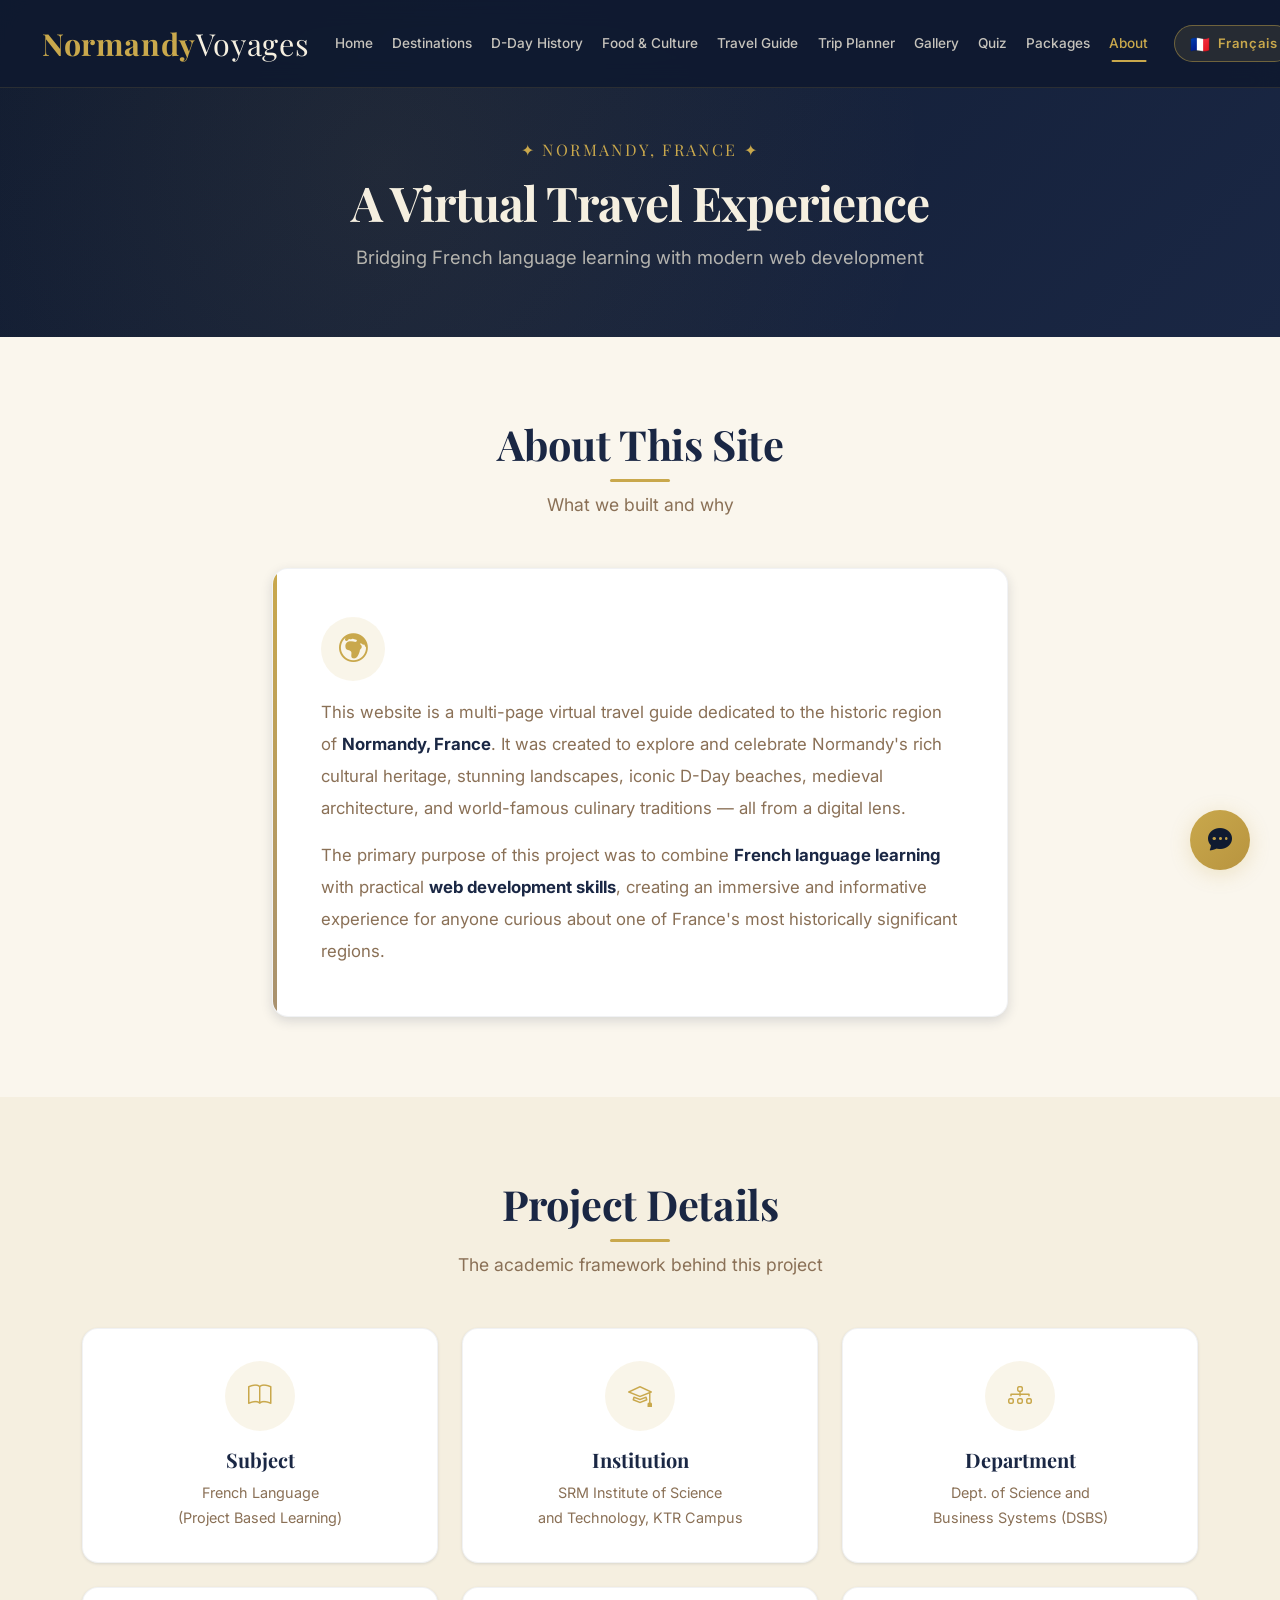
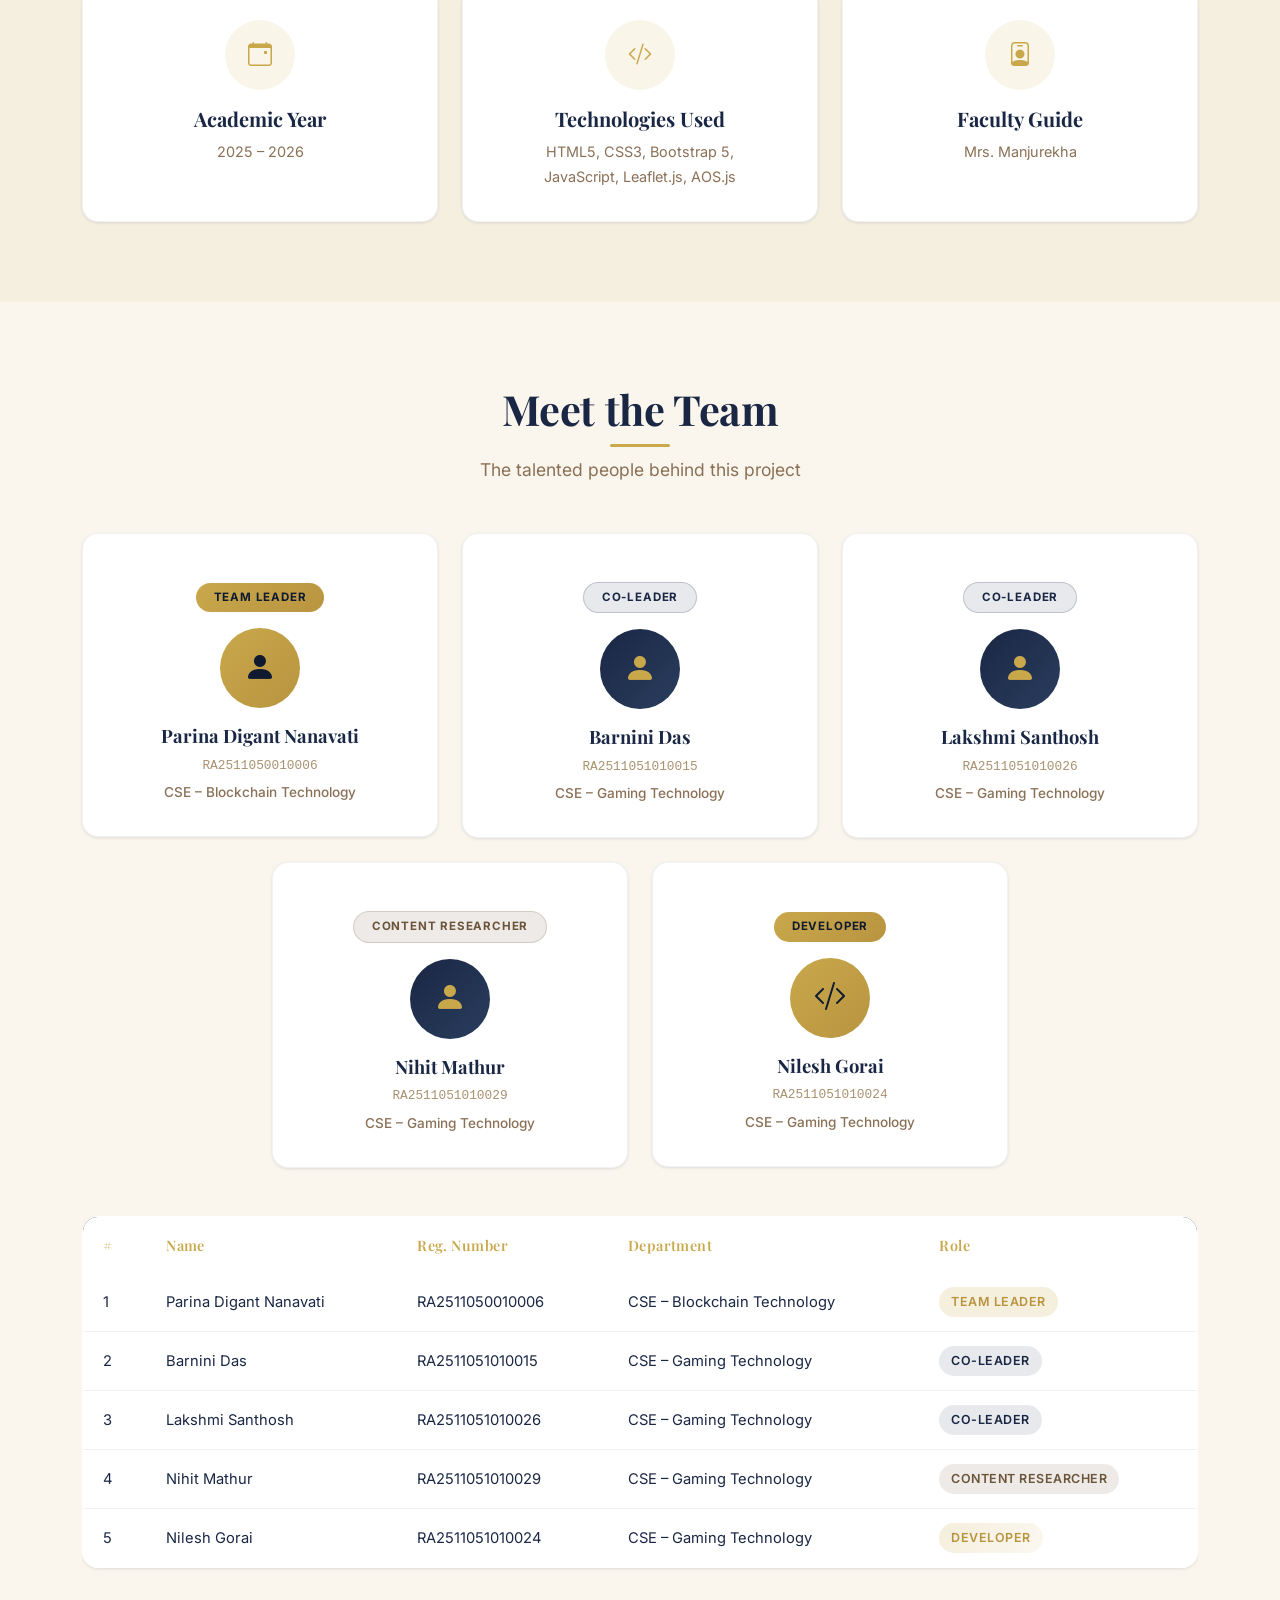
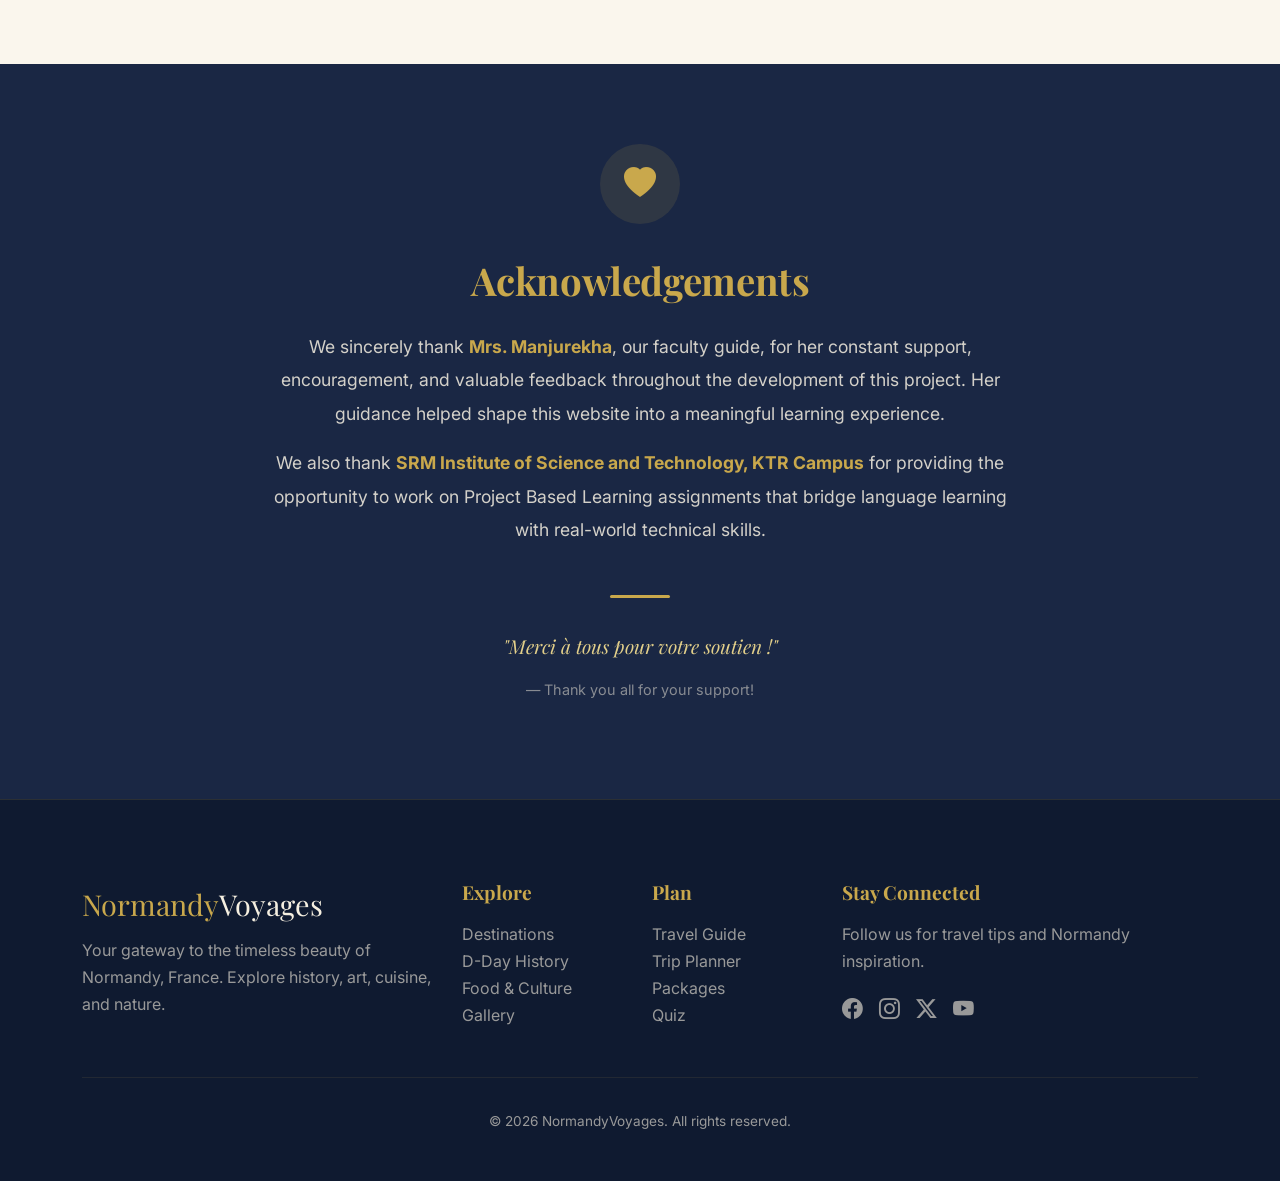
==== commit ab97311e: "Update role to Content Researcher" ====
--- a/about.html
+++ b/about.html
@@ -221,7 +221,7 @@
         </div>
         <div class="col-lg-4 col-md-6">
           <div class="team-card">
-            <div class="team-card-badge badge-support" id="badge-4" data-i18n="badge-4">Supporting Staff</div>
+            <div class="team-card-badge badge-support" id="badge-4" data-i18n="badge-4">Content Researcher</div>
             <div class="team-avatar">
               <i class="bi bi-person-fill"></i>
             </div>
@@ -282,7 +282,7 @@
               <td>Nihit Mathur</td>
               <td>RA2511051010029</td>
               <td>CSE – Gaming Technology</td>
-              <td><span class="role-badge role-support" id="role-4" data-i18n="role-4">Supporting Staff</span></td>
+              <td><span class="role-badge role-support" id="role-4" data-i18n="role-4">Content Researcher</span></td>
             </tr>
             <tr>
               <td>5</td>
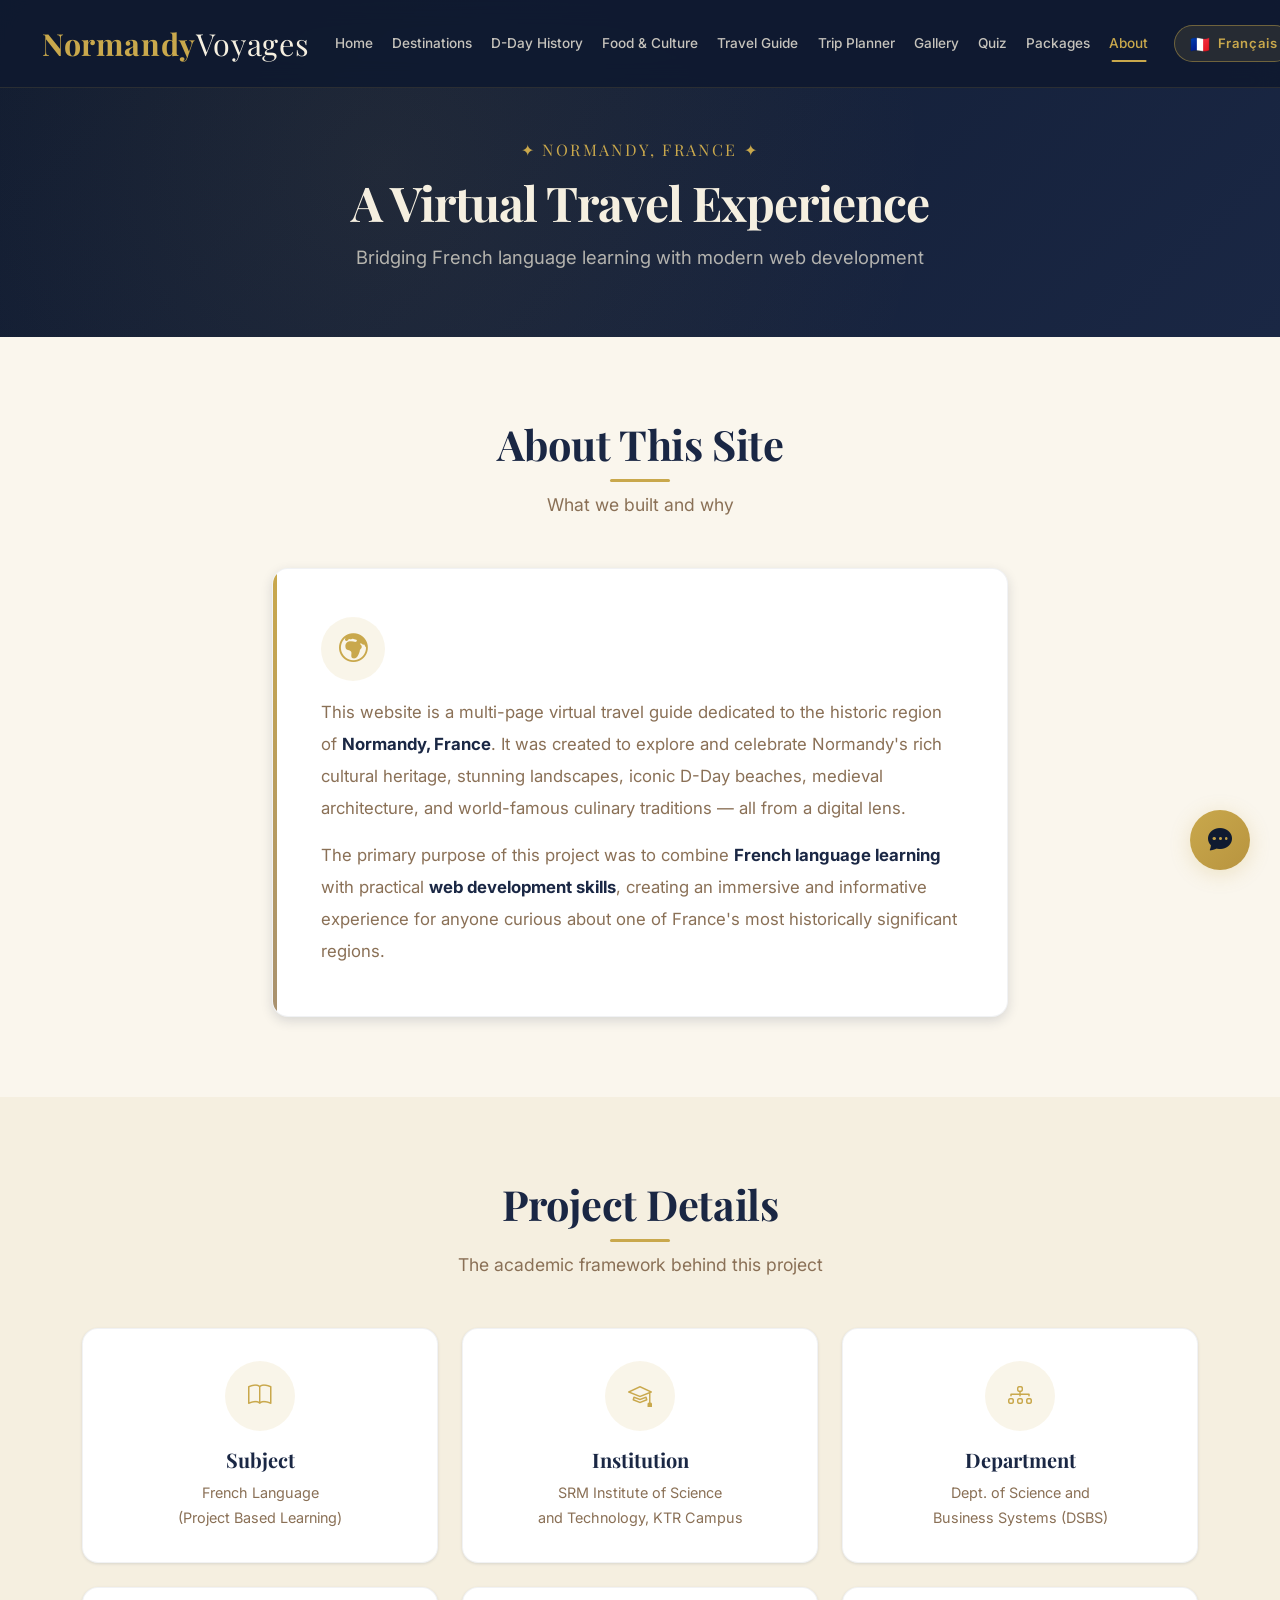
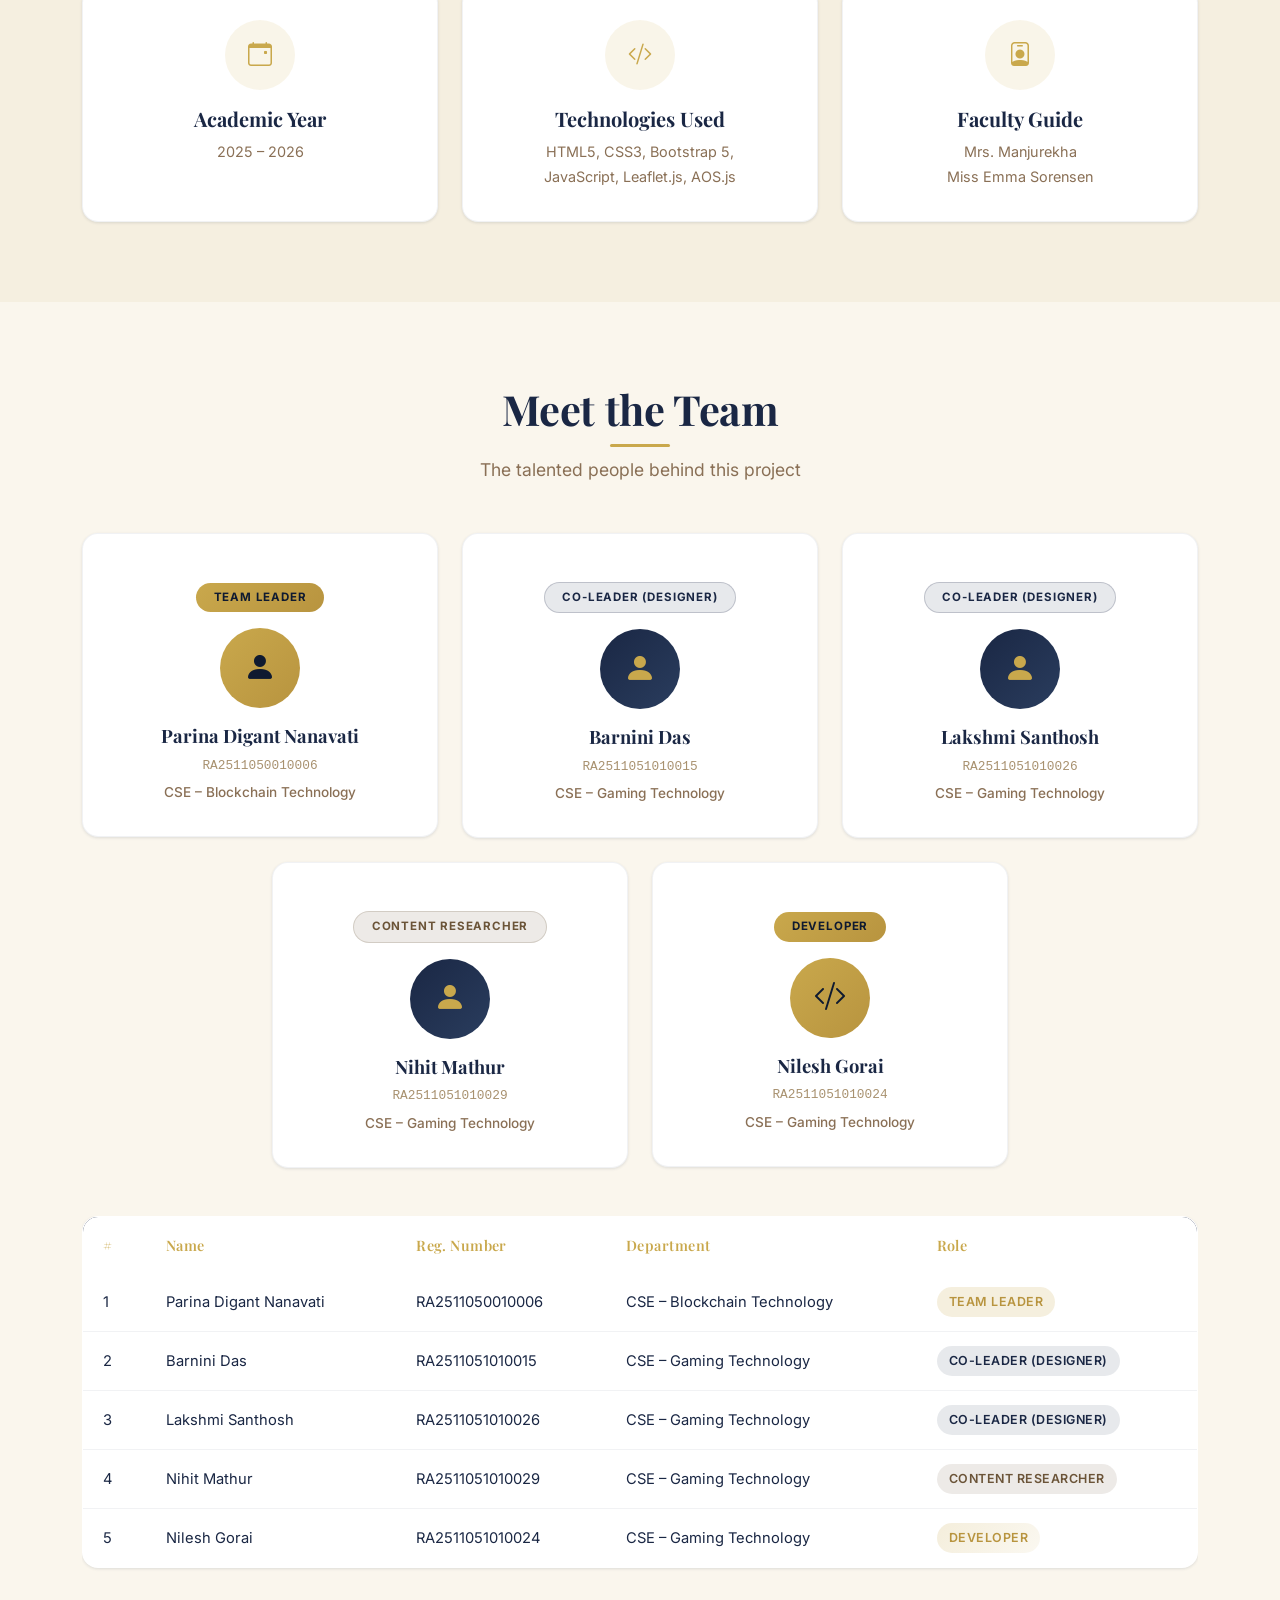
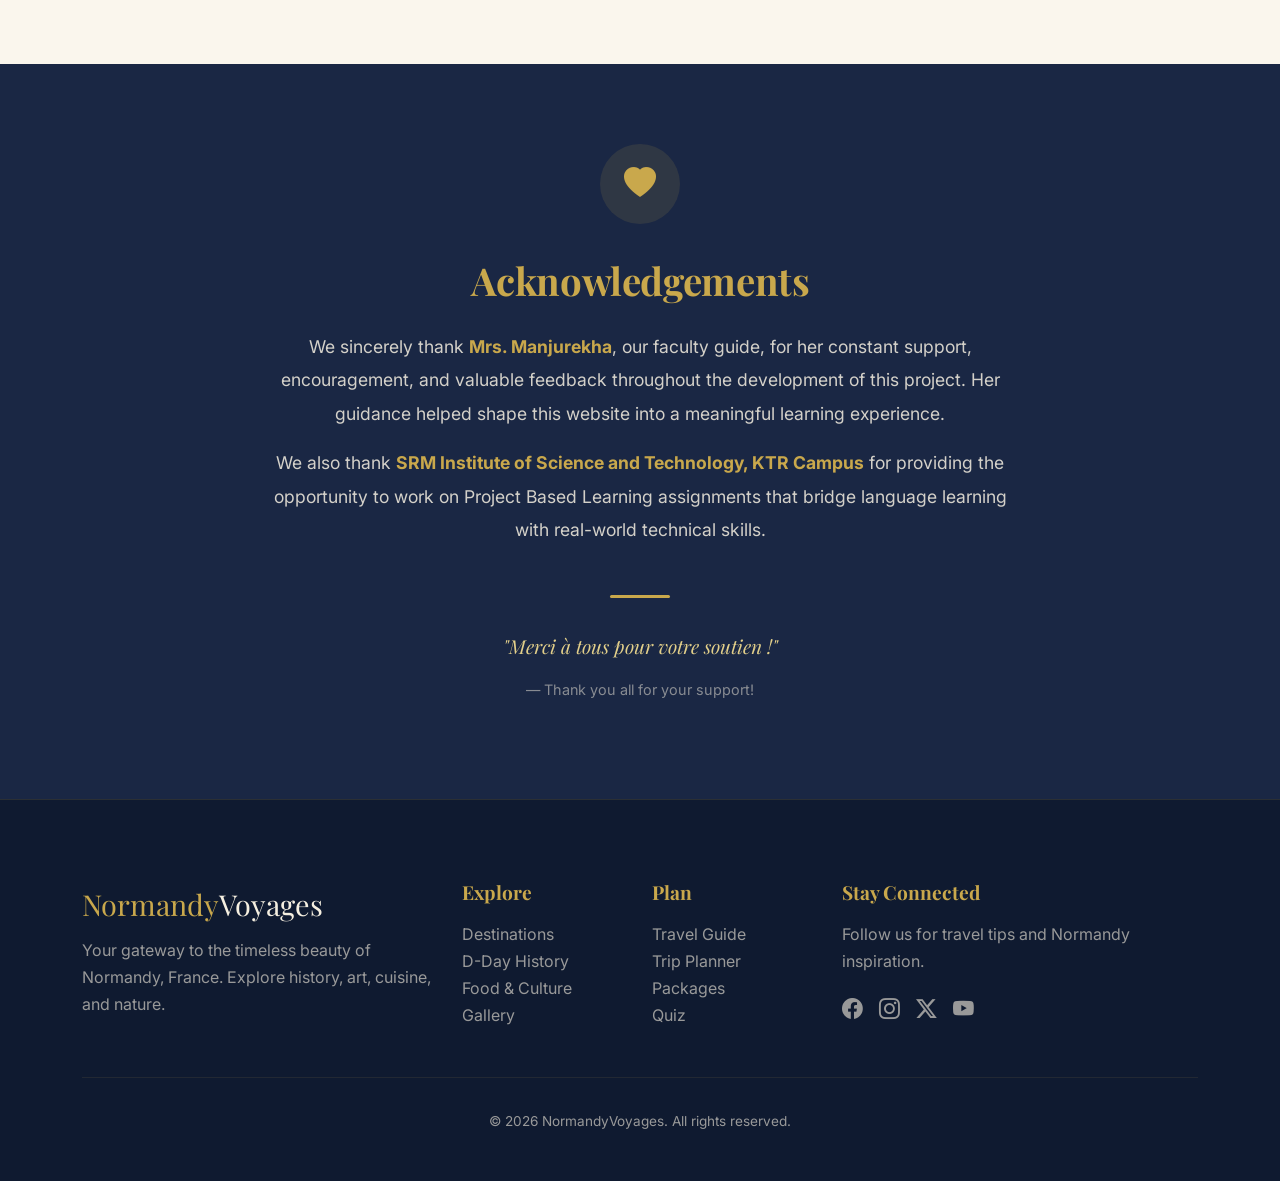
==== commit 41ee8e8f: "Fix French translations across Packages, Quiz, and Travel Guide pages" ====
--- a/about.html
+++ b/about.html
@@ -169,7 +169,7 @@
           <div class="feature-icon-box h-100">
             <div class="icon-circle"><i class="bi bi-person-badge"></i></div>
             <h5 id="guide-label" data-i18n="guide-label">Faculty Guide</h5>
-            <p id="guide-val" data-i18n="guide-val">Mrs. Manjurekha</p>
+            <p id="guide-val" data-i18n="guide-val">Mrs. Manjurekha<br>Miss Emma Sorensen</p>
           </div>
         </div>
       </div>
@@ -199,7 +199,7 @@
         </div>
         <div class="col-lg-4 col-md-6">
           <div class="team-card team-co-leader">
-            <div class="team-card-badge badge-co-leader" id="badge-2" data-i18n="badge-2">Co-Leader</div>
+            <div class="team-card-badge badge-co-leader" id="badge-2" data-i18n="badge-2">Co-Leader (Designer)</div>
             <div class="team-avatar">
               <i class="bi bi-person-fill"></i>
             </div>
@@ -210,7 +210,7 @@
         </div>
         <div class="col-lg-4 col-md-6">
           <div class="team-card team-co-leader">
-            <div class="team-card-badge badge-co-leader" id="badge-3" data-i18n="badge-3">Co-Leader</div>
+            <div class="team-card-badge badge-co-leader" id="badge-3" data-i18n="badge-3">Co-Leader (Designer)</div>
             <div class="team-avatar">
               <i class="bi bi-person-fill"></i>
             </div>
@@ -268,14 +268,14 @@
               <td>Barnini Das</td>
               <td>RA2511051010015</td>
               <td>CSE – Gaming Technology</td>
-              <td><span class="role-badge role-co-leader" id="role-2" data-i18n="role-2">Co-Leader</span></td>
+              <td><span class="role-badge role-co-leader" id="role-2" data-i18n="role-2">Co-Leader (Designer)</span></td>
             </tr>
             <tr>
               <td>3</td>
               <td>Lakshmi Santhosh</td>
               <td>RA2511051010026</td>
               <td>CSE – Gaming Technology</td>
-              <td><span class="role-badge role-co-leader" id="role-3" data-i18n="role-3">Co-Leader</span></td>
+              <td><span class="role-badge role-co-leader" id="role-3" data-i18n="role-3">Co-Leader (Designer)</span></td>
             </tr>
             <tr>
               <td>4</td>
@@ -352,10 +352,10 @@
           <h5 id="footer-connect" data-i18n="footer-connect">Stay Connected</h5>
           <p id="footer-connect-sub" data-i18n="footer-connect-sub">Follow us for travel tips and Normandy inspiration.</p>
           <div class="d-flex gap-3 mt-2">
-            <a href="#" aria-label="Facebook" style="font-size: 1.3rem;"><i class="bi bi-facebook"></i></a>
-            <a href="#" aria-label="Instagram" style="font-size: 1.3rem;"><i class="bi bi-instagram"></i></a>
-            <a href="#" aria-label="Twitter" style="font-size: 1.3rem;"><i class="bi bi-twitter-x"></i></a>
-            <a href="#" aria-label="YouTube" style="font-size: 1.3rem;"><i class="bi bi-youtube"></i></a>
+            <a href="https://www.facebook.com/normandytourisme" aria-label="Facebook" style="font-size: 1.3rem;" target="_blank" rel="noopener noreferrer"><i class="bi bi-facebook"></i></a>
+            <a href="https://www.instagram.com/normandytourisme" aria-label="Instagram" style="font-size: 1.3rem;" target="_blank" rel="noopener noreferrer"><i class="bi bi-instagram"></i></a>
+            <a href="https://twitter.com/NormandieTour" aria-label="Twitter" style="font-size: 1.3rem;" target="_blank" rel="noopener noreferrer"><i class="bi bi-twitter-x"></i></a>
+            <a href="https://www.youtube.com/channel/UCPiyIE62BsBEbZt8334CrMg/videos" aria-label="YouTube" style="font-size: 1.3rem;" target="_blank" rel="noopener noreferrer"><i class="bi bi-youtube"></i></a>
           </div>
         </div>
       </div>
@@ -371,7 +371,7 @@
   <script src="https://unpkg.com/aos@2.3.4/dist/aos.js"></script>
   <script src="js/app.js"></script>
   <script src="js/chatbot.js"></script>
-  <script src="js/i18n.js"></script>
+  <script src="js/i18n.js?v=1.1"></script>
 
   
 </body>
